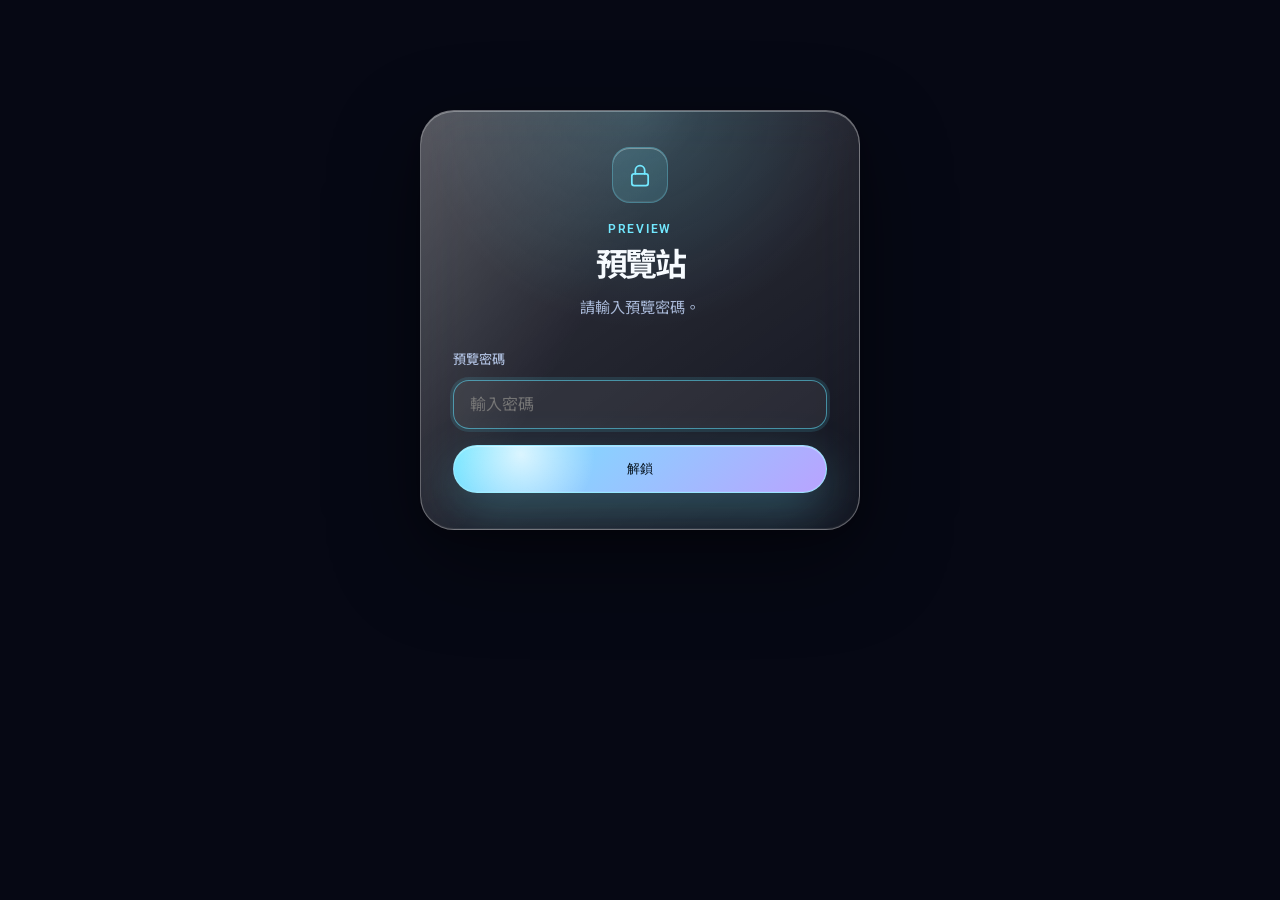
==== preview/index.html @ a60fd466 "Deploy public AI Forge docs from Website dev. Manual Pages publish while Actions quota is exhausted;" ====
<!doctype html>
<html lang="zh-Hant">
  <head>
    <meta charset="UTF-8" />
    <meta name="viewport" content="width=device-width, initial-scale=1.0" />
    <meta
      name="description"
      content="AI 教學與企業 AI 導入顧問團隊，協助組織建立可落地的 AI 能力。"
    />
    <meta property="og:title" content="ConGa.AI" />
    <meta
      property="og:description"
      content="現代 AI 教學與企業導入顧問，從課程、工作坊到落地策略。"
    />
    <meta property="og:type" content="website" />
    <base href="/preview/" />
    <script>
      (function () {
        try {
          var saved = sessionStorage.getItem('pages-spa-redirect');
          if (!saved) return;
          var baseHref = document.querySelector('base') && document.querySelector('base').href;
          var basePath = new URL(baseHref || '/', location.origin).pathname;
          if (basePath.slice(-1) !== '/') basePath += '/';
          var thisPreview = basePath.indexOf('/preview/') === 0;
          var savedPath = saved.split('?')[0].split('#')[0];
          var savedPreview = savedPath === '/preview' || savedPath.indexOf('/preview/') === 0;
          if (thisPreview !== savedPreview) return;
          sessionStorage.removeItem('pages-spa-redirect');
          history.replaceState(null, '', saved);
        } catch (error) {}
      })();
    </script>
    <link rel="preconnect" href="https://fonts.googleapis.com" />
    <link rel="preconnect" href="https://fonts.gstatic.com" crossorigin />
    <link
      href="https://fonts.googleapis.com/css2?family=JetBrains+Mono:wght@400;500&family=Noto+Sans+TC:wght@400;500;700&family=Roboto:wght@400;500;700&display=swap"
      rel="stylesheet"
    />
    <link rel="icon" type="image/svg+xml" href="/preview/favicon.svg" />
    <title>ConGa.AI</title>
    <script type="module" crossorigin src="/preview/assets/index-9hmlhM1B.js"></script>
    <link rel="stylesheet" crossorigin href="/preview/assets/index-aY_K8SBV.css">
  </head>
  <body>
    <div id="root"></div>
  </body>
</html>
---- preview/assets/index-aY_K8SBV.css ----
:root,[data-theme=dark]{color:#f7fbff;font-synthesis:none;text-rendering:optimizelegibility;-webkit-font-smoothing:antialiased;--font-ui:"Roboto", "Noto Sans TC", Arial, -apple-system, BlinkMacSystemFont, "Segoe UI", "PingFang TC", "Microsoft JhengHei", sans-serif;--font-doc:"Roboto", "Noto Sans TC", Arial, -apple-system, BlinkMacSystemFont, "Segoe UI", "PingFang TC", "Microsoft JhengHei", sans-serif;--font-mono:"JetBrains Mono", ui-monospace, "Cascadia Code", "SF Mono", Menlo, Consolas, monospace;--bg:#070a12;--card:#ffffff14;--card-strong:#ffffff24;--line:#ffffff29;--muted:#aab6d3;--text:#f7fbff;--cyan:#5de4ff;--violet:#a88bff;--pink:#ff75c8;--green:#72f2b2;--shadow:0 24px 80px #0000006b;--nav-bg:#070a12b3;--brand-text:#06111d;--body-gradient:radial-gradient(circle at top left, #5de4ff2e, transparent 34rem), radial-gradient(circle at 80% 8%, #a88bff33, transparent 36rem), linear-gradient(135deg, #050814 0%, #0b1020 52%, #080710 100%);--ambient-one:#5de4ff3d;--ambient-two:#ff75c838;--markdown-text:#dce4f8;--markdown-pre-bg:#00000059;--markdown-pre-text:#e8edf8;--nav-link:#d9e4ff;--nav-link-hover:#fff;--nav-link-hover-bg:#ffffff1a;--button-ghost-bg:#ffffff12;--button-ghost-text:#fff;--input-bg:#ffffff0a;--input-text:var(--text);--brand-border:#ffffff47;--table-head-bg:#ffffff0d;--table-row-even:#ffffff05;--spinner-track:#ffffff1f;--blockquote-bg:#a88bff14;--code-bg:#72f2b214;--nav-bg-solid:#070a12f5;--site-gutter:clamp(14px, 3.5vw, 24px);--docs-sticky-top:96px;background:#070a12;font-family:Roboto,Noto Sans TC,Arial,-apple-system,BlinkMacSystemFont,Segoe UI,PingFang TC,Microsoft JhengHei,sans-serif}[data-theme=light]{color:#0c1a2e;--bg:#fff;--card:#ffffffe0;--card-strong:#f4f9fff5;--line:#0c1a2e1f;--muted:#5b7190;--text:#0c1a2e;--cyan:#2f9bff;--violet:#ff9a4d;--pink:#ff6b9d;--green:#169a62;--shadow:0 24px 60px #2f9bff24;--nav-bg:#ffffffd1;--brand-text:#fff;--body-gradient:radial-gradient(circle at top left, #2f9bff29, transparent 34rem), radial-gradient(circle at 80% 8%, #ff9a4d24, transparent 36rem), linear-gradient(135deg, #fff 0%, #f4f9ff 52%, #fff7f0 100%);--ambient-one:#2f9bff2e;--ambient-two:#ff9a4d29;--markdown-text:#24344d;--markdown-pre-bg:#f4f9fff2;--markdown-pre-text:#0c1a2e;--nav-link:#244060;--nav-link-hover:#0c1a2e;--nav-link-hover-bg:#2f9bff1f;--button-ghost-bg:#2f9bff14;--button-ghost-text:#0c1a2e;--input-bg:#fff;--input-text:#0c1a2e;--brand-border:#2f9bff47;--table-head-bg:#2f9bff14;--table-row-even:#2f9bff0a;--spinner-track:#0c1a2e1f;--blockquote-bg:#2f9bff14;--code-bg:#2f9bff14;--nav-bg-solid:#fffffff5;--site-gutter:clamp(14px, 3.5vw, 24px);--docs-sticky-top:96px;background:#fff}*{box-sizing:border-box}html{scroll-behavior:smooth;overflow-x:clip}body{min-width:320px;color:var(--text);font-family:var(--font-ui);background:var(--bg);margin:0;overflow-x:clip}.page-backdrop{z-index:-1;pointer-events:none;position:fixed;inset:0;overflow:hidden}.page-backdrop-gradient{background:var(--body-gradient);position:absolute;inset:0}.page-backdrop-glow{filter:blur(48px);opacity:.34;border-radius:999px;width:min(28rem,70vw);height:min(28rem,70vw);position:absolute}.page-backdrop-glow-one{background:var(--ambient-one);top:12%;left:max(-12rem,-20vw)}.page-backdrop-glow-two{background:var(--ambient-two);bottom:8%;right:max(-12rem,-20vw)}@media (width<=768px){.page-backdrop-glow{opacity:.22;filter:blur(36px)}}a{color:inherit;text-decoration:none}button,a{-webkit-tap-highlight-color:transparent}.site-shell{z-index:0;width:min(1180px, calc(100% - var(--site-gutter) * 2));margin:0 auto;position:relative}.ambient{z-index:-1;filter:blur(28px);opacity:.35;pointer-events:none;border-radius:999px;width:28rem;height:28rem;position:fixed}.ambient-one{background:var(--ambient-one);top:18%;left:-14rem}.ambient-two{background:var(--ambient-two);bottom:12%;right:-14rem}.nav{z-index:20;border:1px solid var(--line);background:var(--nav-bg);box-shadow:var(--shadow);-webkit-backdrop-filter:blur(24px);backdrop-filter:blur(24px);border-radius:28px;justify-content:space-between;align-items:center;gap:24px;margin:16px 0 48px;padding:14px;display:flex;position:sticky;top:16px}.nav-right{align-items:center;gap:12px;min-width:0;display:flex}.pref-controls{flex-shrink:0;align-items:center;gap:8px;display:inline-flex}.pref-toggle{border:1px solid var(--line);min-width:42px;height:38px;color:var(--text);font:inherit;background:var(--card);cursor:pointer;border-radius:14px;place-items:center;padding:0 12px;font-size:.82rem;font-weight:600;transition:border-color .2s,background .2s,transform .2s;display:inline-grid}.pref-toggle:hover{background:var(--card-strong);border-color:#5de4ff73;transform:translateY(-1px)}.pref-toggle-theme{font-size:1rem}.brand{align-items:center;gap:12px;display:inline-flex}.brand-mark{border:1px solid var(--brand-border);background:linear-gradient(135deg, var(--cyan), var(--violet));width:44px;height:44px;color:var(--brand-text);letter-spacing:-.05em;border-radius:16px;place-items:center;font-weight:900;display:grid}.brand strong,.brand small{display:block}.brand strong{font-size:.98rem}.brand small{color:var(--muted);font-size:.78rem}.nav-links{align-items:center;gap:6px;display:flex}.nav-links a{color:var(--nav-link);border-radius:999px;padding:10px 14px;font-size:.92rem;transition:background .18s,color .18s,transform .18s}.nav-links a:hover{background:var(--nav-link-hover-bg);color:var(--nav-link-hover);transform:translateY(-1px)}.site-version{color:var(--muted);letter-spacing:.04em;white-space:nowrap;font-family:JetBrains Mono,ui-monospace,monospace;font-size:.72rem}.section-grid{grid-template-columns:minmax(0,1.05fr) minmax(320px,.95fr);align-items:center;gap:46px;display:grid}.hero{min-height:calc(100vh - 126px);padding:24px 0 84px}.announcement{border:1px solid var(--line);color:#dfe8ff;background:#ffffff12;border-radius:999px;align-items:center;gap:10px;width:fit-content;margin-bottom:28px;padding:8px 12px 8px 8px;display:inline-flex;box-shadow:inset 0 1px #ffffff14}.announcement span{color:var(--cyan);background:#5de4ff29;border-radius:999px;padding:6px 10px;font-size:.8rem;font-weight:800}.eyebrow{color:var(--cyan);letter-spacing:.18em;text-transform:uppercase;margin:0 0 14px;font-size:.78rem;font-weight:800}h1,h2,h3,p{margin-top:0}h1{letter-spacing:-.08em;max-width:780px;margin-bottom:24px;font-size:clamp(3rem,8vw,6.7rem);line-height:.92}h2{letter-spacing:-.06em;margin-bottom:18px;font-size:clamp(2rem,4vw,4.25rem);line-height:1}h3{letter-spacing:-.03em;margin-bottom:12px;font-size:1.35rem}.hero-description,.section-heading p,.process-item p,.service-card p,.team-card p,.contact-section p{color:var(--muted);font-size:1rem;line-height:1.8}.hero-description{max-width:660px;font-size:clamp(1.05rem,2vw,1.25rem)}.cta-row{flex-wrap:wrap;gap:14px;margin:34px 0;display:flex}.button{border:1px solid var(--line);border-radius:999px;justify-content:center;align-items:center;min-height:48px;padding:0 20px;font-weight:800;transition:transform .18s,box-shadow .18s,border-color .18s;display:inline-flex}.button:hover{transform:translateY(-2px)}.button-primary{background:linear-gradient(135deg, var(--cyan), var(--violet));color:#04111c;border-color:#5de4ff80;box-shadow:0 16px 42px #5de4ff40}.button-ghost{background:var(--button-ghost-bg);color:var(--button-ghost-text)}.metric-grid{grid-template-columns:repeat(3,minmax(0,1fr));gap:12px;display:grid}.metric-card,.service-card,.team-card,.testimonial-card,.contact-card,.floating-panel,.orbital-card,.process-item{border:1px solid var(--line);box-shadow:var(--shadow);-webkit-backdrop-filter:blur(22px);backdrop-filter:blur(22px);background:linear-gradient(145deg,#ffffff1f,#ffffff0e)}.metric-card{border-radius:24px;padding:18px}.metric-card strong,.metric-card span{display:block}.metric-card strong{margin-bottom:6px;font-size:1.45rem}.metric-card span{color:var(--muted);font-size:.9rem}.hero-visual{place-items:center;min-height:620px;display:grid;position:relative}.hero-visual:before{aspect-ratio:1;content:"";background-color:#0000;background-image:linear-gradient(#ffffff0d 1px,#0000 1px),linear-gradient(90deg,#ffffff0d 1px,#0000 1px);background-position:0 0,0 0;background-repeat:repeat,repeat;background-size:42px 42px;background-attachment:scroll,scroll;background-origin:padding-box,padding-box;background-clip:border-box,border-box;border:1px solid #ffffff1a;border-radius:999px;width:90%;animation:28s linear infinite rotateSlow;position:absolute;-webkit-mask-image:radial-gradient(circle,#000 52%,#0000 74%);mask-image:radial-gradient(circle,#000 52%,#0000 74%)}.orbital-card{z-index:2;text-align:center;border-radius:44px;place-items:center;width:min(360px,82vw);min-height:360px;padding:38px;animation:5s ease-in-out infinite float;display:grid;position:relative}.orbital-card span{color:var(--muted);font-weight:700}.orbital-card strong{letter-spacing:-.07em;max-width:260px;font-size:clamp(2.3rem,5vw,4.2rem);line-height:.95}.pulse-dot{background:radial-gradient(circle at 32% 28%, #fff, transparent 18%), linear-gradient(135deg, var(--cyan), var(--pink));border-radius:999px;width:74px;height:74px;animation:2.4s ease-in-out infinite pulse;box-shadow:0 0 #5de4ff73}.floating-panel{z-index:3;border-radius:24px;gap:4px;width:190px;padding:18px;animation:6s ease-in-out infinite float;display:grid;position:absolute}.floating-panel span{color:var(--cyan);font-size:.82rem;font-weight:900}.floating-panel small{color:var(--muted)}.panel-one{top:80px;right:16px}.panel-two{animation-delay:-2s;bottom:130px;left:12px}.panel-three{animation-delay:-4s;bottom:58px;right:72px}.logo-strip{border:1px solid var(--line);background:#ffffff0f;border-radius:28px;grid-template-columns:repeat(3,1fr);gap:12px;margin-bottom:90px;padding:12px;display:grid}.logo-strip span{color:#d9e4ff;text-align:center;background:#ffffff0e;border-radius:20px;padding:20px;font-size:clamp(1rem,2vw,1.4rem);font-weight:900}.section{padding:92px 0}.section-heading{max-width:780px;margin-bottom:34px}.cards{gap:18px;display:grid}.three-columns{grid-template-columns:repeat(3,minmax(0,1fr))}.two-columns{grid-template-columns:repeat(2,minmax(0,1fr))}.service-card,.team-card,.testimonial-card{border-radius:32px;padding:28px;position:relative;overflow:hidden}.service-card:before,.team-card:before,.testimonial-card:before{content:"";opacity:0;background:radial-gradient(circle at 100% 0,#5de4ff26,#0000 38%);transition:opacity .22s;position:absolute;inset:0}.service-card:hover:before,.team-card:hover:before,.testimonial-card:hover:before{opacity:1}.card-index{color:var(--cyan);margin-bottom:40px;font-weight:900;display:inline-flex}.service-card ul{flex-wrap:wrap;gap:8px;margin:24px 0 0;padding:0;list-style:none;display:flex}.service-card li{color:#dce6ff;background:#ffffff0f;border:1px solid #ffffff1f;border-radius:999px;padding:8px 10px;font-size:.86rem}.process-section{grid-template-columns:.8fr 1fr;align-items:start;gap:44px;display:grid}.process-list{gap:14px;display:grid}.process-item{border-radius:28px;grid-template-columns:70px 1fr;gap:20px;padding:22px;display:grid}.process-item>span{width:54px;height:54px;color:var(--cyan);background:#5de4ff1f;border-radius:18px;place-items:center;font-weight:900;display:grid}.team-card{grid-template-columns:auto 1fr;gap:20px;display:grid}.avatar{color:#07101f;background:linear-gradient(135deg,#5de4ffe6,#ff75c8e6);border-radius:26px;place-items:center;width:82px;height:82px;font-size:2rem;font-weight:950;display:grid;overflow:hidden}.avatar img{object-fit:cover;width:100%;height:100%}.team-card span{color:var(--cyan);margin-bottom:12px;font-weight:800;display:inline-flex}.testimonial-section{padding-top:20px}.testimonial-card{margin:0}.testimonial-card blockquote{color:#eef5ff;margin:0 0 24px;font-size:clamp(1.15rem,2vw,1.55rem);line-height:1.6;position:relative}.testimonial-card figcaption{color:var(--muted);gap:4px;display:grid}.testimonial-card strong{color:#fff}.contact-section{box-shadow:var(--shadow);background:radial-gradient(circle at 0 0,#5de4ff33,#0000 34%),linear-gradient(145deg,#ffffff1f,#ffffff0e);border:1px solid #5de4ff42;border-radius:42px;grid-template-columns:1fr minmax(280px,420px);align-items:stretch;gap:28px;margin:72px 0 32px;padding:clamp(28px,5vw,54px);display:grid}.contact-section small{color:#d7e1fb}.contact-card{border-radius:30px;align-content:center;gap:16px;padding:26px;display:grid}.contact-card span{color:var(--cyan);text-transform:uppercase;letter-spacing:.14em;font-weight:900}.contact-card>a:not(.button){letter-spacing:-.04em;word-break:break-word;font-size:clamp(1.3rem,3vw,2rem);font-weight:900}.footer{color:var(--muted);justify-content:space-between;gap:18px;padding:28px 0 44px;display:flex}.reveal{animation:.72s cubic-bezier(.2,.72,.2,1) both reveal;animation-delay:var(--delay,0s)}.delay-1{--delay:.12s}@keyframes reveal{0%{opacity:0;transform:translateY(24px)scale(.98)}to{opacity:1;transform:translateY(0)scale(1)}}@keyframes float{0%,to{transform:translateY(0)}50%{transform:translateY(-16px)}}@keyframes pulse{0%,to{box-shadow:0 0 #5de4ff6b}50%{box-shadow:0 0 0 18px #5de4ff00}}@keyframes drift{0%{transform:translate(0,0)scale(1)}to{transform:translate(28px,-22px)scale(1.08)}}@keyframes rotateSlow{to{transform:rotate(360deg)}}@media (prefers-reduced-motion:reduce){*,:before,:after{scroll-behavior:auto!important;transition-duration:1ms!important;animation-duration:1ms!important;animation-iteration-count:1!important}}@media (width<=920px){.nav{flex-direction:column;align-items:flex-start}.nav-right{flex-direction:column;align-items:stretch;width:100%}.nav-links{width:100%;overflow-x:auto}.pref-controls{justify-content:flex-end}.section-grid,.process-section,.contact-section,.three-columns,.two-columns{grid-template-columns:1fr}.hero{min-height:auto}.hero-visual{min-height:520px}}@media (width<=640px){.site-shell{width:min(100% - var(--site-gutter) * 2, 1180px)}.nav{border-radius:22px;margin-bottom:28px;top:10px}.announcement{border-radius:22px;flex-direction:column;align-items:flex-start}h1{font-size:clamp(2.7rem,16vw,4.7rem)}.metric-grid,.logo-strip,.process-item,.team-card{grid-template-columns:1fr}.hero-visual{min-height:480px}.orbital-card{min-height:300px}.floating-panel{width:168px;padding:14px}.panel-one{top:18px;right:0}.panel-two{bottom:92px;left:0}.panel-three{bottom:18px;right:20px}.section{padding:64px 0}.footer{flex-direction:column}}:root,[data-theme=dark]{--bg:#060814;--card:#ffffff13;--card-strong:#ffffff1f;--line:#ffffff2e;--text:#f7fbff;--muted:#a9b9d8;--cyan:#72e8ff;--violet:#b9a3ff;--pink:#ff8bd4;--green:#7df5c4;--glass:linear-gradient(145deg, #ffffff2e, #ffffff0e);--glass-soft:linear-gradient(145deg, #ffffff1d, #ffffff09);--glass-edge:#ffffff57;--glass-inner:inset 0 1px 0 #ffffff52, inset 0 -1px 0 #ffffff14;--shadow:0 30px 90px #00000070, 0 6px 22px #0003;--nav-bg:#090d1a9e;--nav-bg-solid:#090d1aeb;--body-gradient:radial-gradient(circle at 8% 8%, #72e8ff38, transparent 30rem), radial-gradient(circle at 78% 10%, #b9a3ff3d, transparent 34rem), radial-gradient(circle at 70% 82%, #ff8bd429, transparent 32rem), linear-gradient(145deg, #050712 0%, #0b1226 48%, #070914 100%);--ambient-one:#72e8ff47;--ambient-two:#ff8bd43b;--markdown-text:#e0e8fb;--markdown-pre-bg:#02071285;--input-bg:#ffffff12;--button-ghost-bg:#ffffff14}[data-theme=light]{--bg:#f7fbff;--card:#ffffffa8;--card-strong:#ffffffd1;--line:#36577e29;--text:#0b1728;--muted:#566f92;--cyan:#188fe8;--violet:#8b67ff;--pink:#d84f98;--green:#0b9461;--glass:linear-gradient(145deg, #ffffffeb, #ffffff8a);--glass-soft:linear-gradient(145deg, #ffffffb8, #ffffff5c);--glass-edge:#ffffffe6;--glass-inner:inset 0 1px 0 #fffffff2, inset 0 -1px 0 #2f9bff14;--shadow:0 30px 90px #2f69aa29, 0 8px 24px #1b43761a;--nav-bg:#ffffffa3;--nav-bg-solid:#ffffffeb;--body-gradient:radial-gradient(circle at 8% 8%, #2f9bff33, transparent 30rem), radial-gradient(circle at 80% 8%, #8b67ff29, transparent 34rem), radial-gradient(circle at 72% 84%, #ff9a4d21, transparent 34rem), linear-gradient(145deg, #f8fcff 0%, #eef6ff 48%, #fff8f0 100%);--ambient-one:#2f9bff33;--ambient-two:#ff9a4d29;--markdown-text:#22334e;--markdown-pre-bg:#ffffffc7;--input-bg:#ffffffb8;--button-ghost-bg:#ffffff8a}body{min-height:100dvh}.page-backdrop-gradient:after{opacity:.46;content:"";background-image:linear-gradient(#ffffff0b 1px,#0000 1px),linear-gradient(90deg,#ffffff0a 1px,#0000 1px);background-size:72px 72px;position:absolute;inset:0;-webkit-mask-image:linear-gradient(#000,#0000 82%);mask-image:linear-gradient(#000,#0000 82%)}[data-theme=light] .page-backdrop-gradient:after{opacity:.58;background-image:linear-gradient(#185ca00d 1px,#0000 1px),linear-gradient(90deg,#185ca00b 1px,#0000 1px)}.page-backdrop-glow{filter:blur(68px)saturate(135%);opacity:.44}.site-shell{width:min(1240px, calc(100% - var(--site-gutter) * 2))}.nav,.metric-card,.service-card,.team-card,.testimonial-card,.contact-card,.floating-panel,.orbital-card,.process-item,.contact-section,.logo-strip{border-color:var(--glass-edge);background:var(--glass);box-shadow:var(--shadow), var(--glass-inner);-webkit-backdrop-filter:blur(28px)saturate(160%)}.nav{top:max(14px, env(safe-area-inset-top));border-radius:30px;margin:18px 0 40px;padding:12px}.brand-mark,.pref-toggle,.button,.service-card li{box-shadow:var(--glass-inner)}.pref-toggle,.button-ghost,.service-card li,.logo-strip span{background:var(--glass-soft)}.button-primary{border-color:color-mix(in srgb, var(--cyan) 58%, white 22%);background:radial-gradient(circle at 18% 18%, #ffffffb8, transparent 24%), linear-gradient(135deg, var(--cyan), var(--violet));box-shadow:0 18px 50px color-mix(in srgb, var(--cyan) 30%, transparent), var(--glass-inner)}[data-theme=light] .button-primary{color:#fff}.nav-links a,.pref-toggle,.button,.docs-mobile-toggle{transform:translateZ(0)}.nav-links a:hover,.pref-toggle:hover,.button:hover{transform:translateY(-2px)scale(1.01)}@supports not ((-webkit-backdrop-filter:blur(1px)) or (backdrop-filter:blur(1px))){.nav,.metric-card,.service-card,.team-card,.testimonial-card,.contact-card,.floating-panel,.orbital-card,.process-item,.contact-section,.logo-strip{background:var(--card-strong)}}@media (width<=768px){:root,[data-theme=dark],[data-theme=light]{--site-gutter:clamp(12px, 4vw, 18px)}.nav{margin-top:max(10px, env(safe-area-inset-top));-webkit-backdrop-filter:blur(22px)saturate(145%)}}.docs-shell{min-height:100dvh;padding-bottom:max(48px, env(safe-area-inset-bottom))}.docs-nav{margin-bottom:32px}.docs-gate-eyebrow{color:var(--cyan);letter-spacing:.14em;text-transform:uppercase;margin:0 0 10px;font-size:.78rem;font-weight:600}.docs-gate{place-items:center;min-height:min(72vh,640px);padding:24px 0;display:grid}.docs-gate-card{border:1px solid var(--line);background:var(--card-strong);width:min(440px,100%);box-shadow:var(--shadow);-webkit-backdrop-filter:blur(24px);backdrop-filter:blur(24px);text-align:center;border-radius:28px;padding:36px 32px}.docs-gate-icon{width:56px;height:56px;color:var(--cyan);background:#5de4ff1a;border-radius:18px;place-items:center;margin:0 auto 18px;display:grid}.docs-gate-icon svg{width:28px;height:28px}.docs-gate-card h1{margin:0 0 12px;font-size:clamp(1.5rem,4vw,2rem);line-height:1.2}.docs-gate-copy{color:var(--muted);margin:0 0 28px;font-size:.95rem;line-height:1.65}.docs-gate-form{text-align:left;gap:12px;display:grid}.docs-gate-form label{color:var(--muted);font-size:.82rem;font-weight:500}.docs-gate-form input{border:1px solid var(--line);width:100%;color:var(--input-text);font:inherit;background:var(--input-bg);border-radius:16px;padding:14px 16px;transition:border-color .2s,box-shadow .2s}.docs-gate-form input:focus{border-color:#5de4ff8c;outline:none;box-shadow:0 0 0 3px #5de4ff1f}.docs-gate-error{color:#ff8fab;margin:0;font-size:.88rem}.docs-gate-submit{width:100%;margin-top:4px}.docs-mobile-controls{display:none}.docs-layout{grid-template-columns:minmax(220px,260px) minmax(0,1fr);align-items:start;gap:clamp(16px,2.5vw,28px);padding:8px 0 48px;display:grid}.docs-layout-with-toc{grid-template-columns:minmax(220px,260px) minmax(0,1fr) minmax(180px,220px);gap:clamp(16px,2vw,24px)}.docs-sidebar,.docs-toc-sidebar{top:var(--docs-sticky-top);max-height:calc(100dvh - var(--docs-sticky-top) - 16px);overscroll-behavior:contain;scrollbar-width:thin;-webkit-overflow-scrolling:touch;position:sticky;overflow:auto}.docs-sidebar{border:1px solid var(--line);background:var(--card);-webkit-backdrop-filter:blur(16px);backdrop-filter:blur(16px);border-radius:22px;padding:16px 12px}.docs-main{min-width:0}.docs-toc-sidebar{padding:16px 0 16px 4px}.docs-tree-label{color:var(--muted);letter-spacing:.12em;text-transform:uppercase;margin:0 0 12px;padding:0 8px;font-size:.72rem;font-weight:600}.docs-tree-root,.docs-tree-children{margin:0;padding:0;list-style:none}.docs-tree-children,.docs-tree-node+.docs-tree-node{margin-top:2px}.docs-tree-row{width:100%;min-height:34px;padding:6px 8px;padding-left:calc(8px + var(--tree-depth,0) * 14px);text-align:left;border-radius:12px;align-items:flex-start;gap:6px;display:flex}.docs-tree-toggle{width:22px;height:22px;color:var(--muted);cursor:pointer;background:0 0;border:none;border-radius:8px;flex:0 0 22px;place-items:center;margin-top:1px;padding:0;transition:color .15s,background .15s;display:grid}.docs-tree-toggle.is-open .docs-tree-chevron{transform:rotate(90deg)}.docs-tree-toggle-spacer{pointer-events:none;opacity:0}.docs-tree-chevron{width:14px;height:14px;transition:transform .15s}.docs-tree-folder-btn{min-width:0;color:var(--text);font:inherit;cursor:pointer;background:0 0;border:none;flex:1;align-items:flex-start;gap:8px;padding:0 8px 0 0;font-size:.9rem;font-weight:600;transition:color .15s;display:flex}.docs-tree-folder-btn:hover{color:var(--cyan)}.docs-tree-folder-name{overflow-wrap:break-word;white-space:normal;flex:auto;min-width:0;line-height:1.4}.docs-tree-icon{width:18px;height:18px;color:var(--violet);flex:0 0 18px;margin-top:2px}.docs-tree-file-link{color:var(--muted);grid-template-columns:22px 18px minmax(0,1fr);grid-template-areas:"toggle icon content";align-items:start;column-gap:6px;font-size:.88rem;text-decoration:none;transition:color .15s,background .15s;display:grid}.docs-tree-file-link .docs-tree-toggle-spacer{grid-area:toggle;margin-top:1px}.docs-tree-file-link .docs-tree-icon{grid-area:icon;margin-top:2px}.docs-tree-file-content{grid-area:content;min-width:0;line-height:1.45}.docs-tree-file-link:hover{color:var(--text);background:var(--nav-link-hover-bg)}.docs-tree-file-link.is-active{color:var(--cyan);background:#5de4ff1a;font-weight:600}[data-theme=light] .docs-tree-file-link.is-active{background:#2f9bff1f}.docs-tree-file-title{overflow-wrap:break-word;white-space:normal;display:inline}.docs-tree-badge{vertical-align:top;color:var(--violet);letter-spacing:.03em;background:#a88bff24;border-radius:999px;margin-top:1px;margin-left:6px;padding:2px 7px;font-size:.62rem;font-weight:600;display:inline-flex}.docs-tree-empty{color:var(--muted);padding:12px 8px;font-size:.88rem;line-height:1.6}.docs-tree-empty p{margin:0}.markdown-toc-label{color:var(--muted);letter-spacing:.12em;text-transform:uppercase;margin:0 0 14px;padding-left:12px;font-size:.72rem;font-weight:600}.markdown-toc-list{border-left:2px solid var(--line);margin:0;padding:0 0 0 12px;list-style:none}.markdown-toc-item{margin:0;line-height:1.45}.markdown-toc-item+.markdown-toc-item{margin-top:6px}.markdown-toc-item a{color:var(--muted);border-left:2px solid #0000;margin-left:-14px;padding:4px 0 4px 10px;font-size:.82rem;text-decoration:none;transition:color .15s,border-color .15s;display:block}.markdown-toc-item a:hover{color:var(--text)}.markdown-toc-item.is-active a{color:var(--cyan);border-left-color:var(--cyan);font-weight:600}.markdown-toc-level-3 a{padding-left:22px;font-size:.78rem}.markdown-toc-level-4 a,.markdown-toc-level-5 a,.markdown-toc-level-6 a{opacity:.92;padding-left:34px;font-size:.76rem}.docs-index{padding:12px 0 48px}.docs-index-header{max-width:640px;margin-bottom:36px}.docs-index-header h1{margin:0 0 12px;font-size:clamp(2rem,5vw,3rem)}.docs-index-header p{color:var(--muted);margin:0;line-height:1.7}.docs-index-hint{border:1px dashed var(--line);color:var(--muted);border-radius:18px;margin:0;padding:16px 18px;font-size:.92rem;line-height:1.65}.docs-list{gap:12px;margin:0;padding:0;list-style:none;display:grid}.docs-list-item{border:1px solid var(--line);background:var(--card);border-radius:20px;grid-template-rows:auto auto;grid-template-columns:1fr auto;align-items:center;gap:4px 16px;padding:18px 20px;transition:border-color .2s,transform .2s,background .2s;display:grid}.docs-list-item:hover{background:var(--card-strong);border-color:#5de4ff66;transform:translateY(-1px)}.docs-list-title{grid-column:1;font-size:1.05rem;font-weight:600}.docs-list-slug{color:var(--muted);font-size:.82rem;font-family:var(--font-mono);grid-column:1}.docs-badge{color:var(--violet);letter-spacing:.04em;background:#a88bff24;border-radius:999px;grid-area:1/2/span 2;padding:4px 10px;font-size:.72rem;font-weight:600}.docs-empty{border:1px dashed var(--line);color:var(--muted);border-radius:24px;padding:32px;line-height:1.7}.docs-empty-hint{margin-top:12px;font-size:.9rem}.docs-empty code{color:var(--cyan);background:#5de4ff14;border-radius:6px;padding:2px 6px;font-size:.85em}.docs-status{min-height:40vh;color:var(--muted);text-align:center;place-items:center;gap:16px;display:grid}.docs-status-inline{min-height:32vh;padding:24px 0}.docs-status-error h1{color:var(--text);margin:0 0 8px}.docs-status-error code{color:var(--pink);background:#ff75c81a;border-radius:6px;padding:2px 8px}.docs-spinner{border:2px solid var(--spinner-track);border-top-color:var(--cyan);border-radius:50%;width:32px;height:32px;animation:.8s linear infinite docsSpin}@keyframes docsSpin{to{transform:rotate(360deg)}}.docs-viewer-wrap{padding:0 0 24px}.docs-toolbar{justify-content:flex-end;align-items:center;gap:16px;min-height:36px;margin-bottom:16px;display:flex}.docs-back{color:var(--muted);font-size:.92rem;transition:color .2s}.docs-back:hover{color:var(--cyan)}.docs-lock-btn{padding:8px 16px;font-size:.85rem}.docs-toolbar-actions{flex-wrap:wrap;align-items:center;gap:10px;display:flex}.docs-gate-wrap{gap:16px;display:grid}.docs-gate-controls{justify-content:flex-end;display:flex}.markdown-viewer{border:1px solid var(--line);background:var(--card-strong);box-shadow:var(--shadow);-webkit-backdrop-filter:blur(20px);backdrop-filter:blur(20px);border-radius:28px;padding:40px 48px}.markdown-viewer-header{border-bottom:1px solid var(--line);margin-bottom:28px;padding-bottom:20px}.markdown-viewer-header h1{letter-spacing:0;margin:0;font-size:clamp(1.75rem,3.6vw,2.25rem);font-weight:500;line-height:1.35}.doc-flow-nav{border:1px solid var(--line);background:var(--card);border-radius:18px;margin-bottom:28px;padding:16px 18px}.markdown-viewer>.doc-flow-nav:last-child{margin-top:36px;margin-bottom:0}.doc-flow-progress{color:var(--muted);letter-spacing:.06em;text-transform:uppercase;margin:0 0 12px;font-size:.82rem;font-weight:600}.doc-flow-links{grid-template-columns:1fr 1fr;gap:12px;display:grid}.doc-flow-link{border:1px solid var(--line);background:var(--card-strong);border-radius:14px;gap:4px;padding:12px 14px;transition:border-color .15s,transform .15s;display:grid}.doc-flow-link:hover{border-color:#5de4ff73;transform:translateY(-1px)}.doc-flow-empty{visibility:hidden;pointer-events:none}.doc-flow-label{color:var(--cyan);letter-spacing:.04em;text-transform:uppercase;font-size:.78rem;font-weight:600}.doc-flow-title{color:var(--text);font-size:.92rem;font-weight:600;line-height:1.45}.doc-flow-next{text-align:right}.markdown-body{color:var(--markdown-text);font-family:var(--font-doc);letter-spacing:0;word-spacing:normal;font-feature-settings:"kern" 1;text-rendering:optimizelegibility;font-size:14px;font-weight:400;line-height:1.65}.markdown-body>:first-child{margin-top:0}.markdown-body>:last-child{margin-bottom:0}.markdown-body h1,.markdown-body h2,.markdown-body h3,.markdown-body h4{color:var(--text);letter-spacing:0;scroll-margin-top:calc(var(--docs-sticky-top) + 12px);font-weight:500}.markdown-body h1{margin:1.6em 0 .6em;font-size:1.5rem;line-height:1.35}.markdown-body h2{border-bottom:none;margin:1.75em 0 .55em;padding-bottom:0;font-size:1.25rem;line-height:1.4}.markdown-body h3{margin:1.35em 0 .45em;font-size:1.08rem;line-height:1.45}.markdown-body h4{margin:1.15em 0 .4em;font-size:1rem;line-height:1.45}.markdown-body p,.markdown-body ul,.markdown-body ol,.markdown-body blockquote,.markdown-body pre,.markdown-body table{margin:0 0 .85em}.markdown-body p{line-height:1.65}.markdown-body img{border:1px solid var(--line);background:var(--card);border-radius:14px;max-width:100%;height:auto;margin:.4em 0 1.1em;display:block}.markdown-body blockquote{margin:.75em 0 1em;padding:10px 16px}.markdown-body hr{margin:1.5em 0}.markdown-body a{color:var(--cyan);text-underline-offset:2px;-webkit-text-decoration:underline #5de4ff59;text-decoration:underline #5de4ff59}.markdown-body a:hover{-webkit-text-decoration-color:var(--cyan);text-decoration-color:var(--cyan)}.markdown-body ul,.markdown-body ol{margin-bottom:.85em;padding-left:1.5em}.markdown-body li{margin:.25em 0;line-height:1.65}.markdown-body li+li{margin-top:.25em}.markdown-body li p{margin-bottom:.45em}.markdown-body li::marker{color:var(--violet)}.markdown-body blockquote{border-left:3px solid var(--violet);color:var(--muted);background:var(--blockquote-bg);border-radius:0 12px 12px 0;padding:12px 18px}.markdown-body code{color:var(--green);font-size:.92em;font-family:var(--font-mono);background:var(--code-bg);border-radius:4px;padding:.12em .35em}.markdown-body pre{border:1px solid var(--line);background:var(--markdown-pre-bg);border-radius:12px;margin:.75em 0 1em;padding:14px 16px;line-height:1.55;overflow-x:auto}.markdown-body pre code{color:var(--markdown-pre-text);background:0 0;padding:0;font-size:13px;line-height:1.55}.markdown-body table{border-collapse:collapse;width:100%;margin:.75em 0 1em;font-size:13px;line-height:1.55;display:block;overflow-x:auto}.markdown-body th,.markdown-body td{border:1px solid var(--line);text-align:left;vertical-align:top;padding:10px 12px}.markdown-body th{color:var(--text);background:var(--table-head-bg);font-weight:500}.markdown-body tr:nth-child(2n) td{background:var(--table-row-even)}.markdown-body hr{border:none;border-top:1px solid var(--line)}.markdown-body input[type=checkbox]{accent-color:var(--cyan);margin-right:.5em}.markdown-body strong{font-weight:500}@media (width<=1200px){.docs-layout-with-toc{grid-template-columns:minmax(200px,240px) minmax(0,1fr)}.docs-toc-sidebar{display:none}.docs-layout-with-toc .docs-mobile-controls{display:flex}}@media (width<=920px){.docs-shell .nav{margin-top:max(12px, env(safe-area-inset-top));flex-flow:wrap;align-items:center;gap:12px}.docs-shell .nav-right{justify-content:flex-end;width:auto;margin-left:auto}.docs-shell .pref-controls{justify-content:flex-end}}@media (width<=768px){:root,[data-theme=dark],[data-theme=light]{--docs-sticky-top:78px}.docs-shell .nav{-webkit-backdrop-filter:none;backdrop-filter:none;background:var(--nav-bg-solid);border-radius:20px;margin-bottom:20px;padding:10px 12px}.docs-layout,.docs-layout-with-toc{grid-template-columns:1fr;gap:12px;padding-top:0}.docs-mobile-controls{top:calc(var(--docs-sticky-top) - 8px);z-index:12;background:var(--bg);border-bottom:1px solid #0000;gap:8px;padding:4px 0 8px;display:flex;position:sticky}.docs-mobile-toggle{border:1px solid var(--line);min-height:40px;color:var(--text);font:inherit;background:var(--card-strong);cursor:pointer;border-radius:12px;flex:1;padding:0 14px;font-size:.88rem;font-weight:600;transition:border-color .15s,background .15s}.docs-mobile-toggle[aria-expanded=true]{color:var(--cyan);background:var(--card);border-color:#5de4ff73}[data-theme=light] .docs-mobile-toggle[aria-expanded=true]{border-color:#2f9bff73}.docs-sidebar,.docs-toc-sidebar{max-height:none;display:none;position:static}.docs-sidebar.is-open,.docs-toc-sidebar.is-open{display:block}.docs-sidebar{padding:14px 10px}.docs-toc-sidebar{padding:8px 0 0}.markdown-viewer{-webkit-backdrop-filter:none;backdrop-filter:none;border-radius:20px;padding:24px 18px}.docs-gate-card{-webkit-backdrop-filter:none;backdrop-filter:none;border-radius:22px;padding:28px 20px}.docs-sidebar,.markdown-viewer,.docs-gate-card{box-shadow:none}}@media (width<=480px){:root,[data-theme=dark],[data-theme=light]{--docs-sticky-top:72px}.docs-shell .brand-mark{border-radius:12px;width:38px;height:38px;font-size:.82rem}.docs-shell .brand strong{font-size:.92rem}.docs-shell .pref-toggle{min-width:38px;height:36px;padding:0 10px}.docs-mobile-controls{flex-direction:column}.markdown-viewer{padding:20px 14px}.markdown-viewer-header h1{font-size:clamp(1.45rem,7vw,1.75rem)}.markdown-body{font-size:13px}.markdown-body pre code{font-size:12px}.doc-flow-link{padding:10px 12px}.doc-flow-title{font-size:.86rem}}@media (width<=640px){.doc-flow-links{grid-template-columns:1fr}.doc-flow-next{text-align:left}.docs-list-item{grid-template-columns:1fr}.docs-badge{grid-area:auto/1;justify-self:start}}.docs-shell.site-shell{width:min(1500px, calc(100% - var(--site-gutter) * 2))}.docs-shell{--docs-sidebar-w:clamp(232px, 18vw, 292px);--docs-toc-w:clamp(184px, 14vw, 240px)}.docs-layout,.docs-layout-with-toc{gap:clamp(18px,2vw,28px);padding:4px 0 56px;position:relative}.docs-layout{grid-template-columns:var(--docs-sidebar-w) minmax(0, 1fr)}.docs-layout-with-toc{grid-template-columns:var(--docs-sidebar-w) minmax(0, 1fr) var(--docs-toc-w)}.docs-sidebar,.docs-toc-sidebar,.markdown-viewer,.docs-gate-card,.docs-index-hint,.docs-status-inline,.doc-flow-nav,.doc-flow-link,.docs-mobile-toggle,.docs-list-item,.docs-empty{border-color:var(--glass-edge);background:var(--glass);box-shadow:var(--shadow), var(--glass-inner);-webkit-backdrop-filter:blur(28px)saturate(160%)}.docs-sidebar{border-radius:30px;padding:14px}.docs-tree-label,.markdown-toc-label{color:var(--muted);align-items:center;gap:8px;padding:0 10px;font-weight:800;display:inline-flex}.docs-tree-label:before,.markdown-toc-label:before{background:linear-gradient(135deg, var(--cyan), var(--violet));width:8px;height:8px;box-shadow:0 0 18px color-mix(in srgb, var(--cyan) 46%, transparent);content:"";border-radius:999px}.docs-tree-root{gap:8px;display:grid}.docs-tree-node+.docs-tree-node{margin-top:0}.docs-tree-children{border-left:1px solid color-mix(in srgb, var(--line) 62%, transparent);gap:6px;margin-top:8px;padding-left:8px;display:grid}.docs-tree-row{min-height:42px;padding:8px 10px;padding-left:calc(10px + var(--tree-depth,0) * 10px);border:1px solid #0000;border-radius:18px}.docs-tree-folder>.docs-tree-row{align-items:flex-start;display:flex}.docs-tree-file-link{background:#ffffff09;transition:border-color .18s,background .18s,box-shadow .18s,transform .18s,color .18s}[data-theme=light] .docs-tree-folder>.docs-tree-row,[data-theme=light] .docs-tree-file-link{background:#ffffff6b}.docs-tree-folder>.docs-tree-row:hover,.docs-tree-file-link:hover{border-color:color-mix(in srgb, var(--cyan) 34%, var(--glass-edge));background:var(--glass-soft);box-shadow:var(--glass-inner);transform:translate(2px)}.docs-tree-file-link.is-active{color:var(--text);border-color:color-mix(in srgb, var(--cyan) 60%, white 10%);background:radial-gradient(circle at 0% 50%, color-mix(in srgb, var(--cyan) 25%, transparent), transparent 52%), var(--glass);box-shadow:inset 3px 0 0 var(--cyan), var(--glass-inner), 0 12px 28px color-mix(in srgb, var(--cyan) 14%, transparent)}.docs-tree-file-link.is-active .docs-tree-icon-file,.docs-tree-file-link.is-active .docs-tree-file-title{color:var(--text)}.docs-tree-toggle{background:#ffffff0f}.docs-tree-toggle:hover{color:var(--cyan);background:color-mix(in srgb, var(--cyan) 16%, transparent)}.docs-tree-icon{color:color-mix(in srgb, var(--violet) 86%, var(--text))}.docs-tree-icon-file{color:color-mix(in srgb, var(--muted) 82%, var(--text))}.docs-tree-badge,.docs-badge{border:1px solid color-mix(in srgb, var(--violet) 30%, transparent);color:var(--violet);background:color-mix(in srgb, var(--violet) 15%, transparent)}.markdown-viewer{border-radius:36px;padding:clamp(26px,4.2vw,56px);position:relative;overflow:hidden}.markdown-viewer:before{pointer-events:none;background:radial-gradient(circle at 10% 0%, color-mix(in srgb, var(--cyan) 12%, transparent), transparent 36%), linear-gradient(110deg, #ffffff29, transparent 26%, transparent 72%, #ffffff14);content:"";opacity:.78;position:absolute;inset:0}[data-theme=light] .markdown-viewer:before{opacity:.58}.markdown-viewer>*{z-index:1;position:relative}.markdown-viewer-header{margin-bottom:32px;padding-bottom:24px}.markdown-viewer-header h1{letter-spacing:-.045em;max-width:900px;font-size:clamp(1.9rem,4vw,3.35rem);font-weight:650;line-height:1.08}.markdown-body{max-width:900px;font-size:clamp(14px,1.08vw,16px);line-height:1.78}.markdown-body h2{padding-left:18px;font-size:clamp(1.35rem,2.2vw,1.72rem);position:relative}.markdown-body h2:before{background:linear-gradient(var(--cyan), var(--violet));content:"";border-radius:999px;width:5px;height:1.05em;position:absolute;top:.35em;left:0}.markdown-body pre,.markdown-body table,.markdown-body blockquote{border-color:color-mix(in srgb, var(--glass-edge) 72%, transparent);box-shadow:var(--glass-inner)}.markdown-body code{border:1px solid color-mix(in srgb, var(--green) 14%, transparent)}.docs-toc-sidebar{border:1px solid var(--glass-edge);border-radius:26px;padding:18px 12px}.markdown-toc-list{border-left-color:color-mix(in srgb, var(--line) 72%, transparent)}.markdown-toc-item a{border-radius:0 12px 12px 0}.markdown-toc-item a:hover,.markdown-toc-item.is-active a{background:color-mix(in srgb, var(--cyan) 10%, transparent)}.docs-gate-card{border-radius:34px;position:relative;overflow:hidden}.docs-gate-card:before{pointer-events:none;background:radial-gradient(circle at 50% 0%, color-mix(in srgb, var(--cyan) 18%, transparent), transparent 46%), linear-gradient(120deg, #ffffff2e, transparent 42%);content:"";position:absolute;inset:0}.docs-gate-card>*{z-index:1;position:relative}.docs-gate-icon{border:1px solid color-mix(in srgb, var(--cyan) 30%, transparent);background:color-mix(in srgb, var(--cyan) 14%, transparent);box-shadow:var(--glass-inner)}.docs-gate-form input{box-shadow:var(--glass-inner)}.docs-index{align-content:center;min-height:min(58vh,620px);padding:clamp(16px,5vw,64px);display:grid}.docs-index-header{max-width:780px}.docs-index-header h1{letter-spacing:-.07em;font-size:clamp(2.2rem,7vw,5rem);line-height:.95}.docs-index-hint{border-style:solid;max-width:760px;padding:20px 22px}.doc-flow-nav{border-radius:24px}.doc-flow-link{border-radius:18px}.docs-mobile-controls{border-radius:22px}@media (width<=1280px){.docs-layout-with-toc{grid-template-columns:var(--docs-sidebar-w) minmax(0, 1fr)}}@media (width<=980px){.docs-shell{--docs-sidebar-w:220px}.docs-layout,.docs-layout-with-toc{grid-template-columns:minmax(190px,220px) minmax(0,1fr)}}@media (width<=768px){.docs-layout,.docs-layout-with-toc{grid-template-columns:1fr}.docs-mobile-controls{border:1px solid var(--glass-edge);background:var(--glass);box-shadow:var(--glass-inner);-webkit-backdrop-filter:blur(22px)saturate(150%);padding:8px}.docs-mobile-toggle{border-radius:16px;min-height:44px}.docs-sidebar,.docs-toc-sidebar{border-radius:24px}.docs-sidebar.is-open,.docs-toc-sidebar.is-open{display:block}.markdown-viewer{border-radius:26px;padding:clamp(20px,6vw,30px)}.markdown-viewer-header h1{font-size:clamp(1.65rem,8vw,2.25rem)}.markdown-body{max-width:none}}@media (width<=480px){.docs-tree-row{border-radius:16px;min-height:44px}.docs-tree-badge{padding:2px 6px;font-size:.58rem}.markdown-viewer,.docs-gate-card{border-radius:22px}}
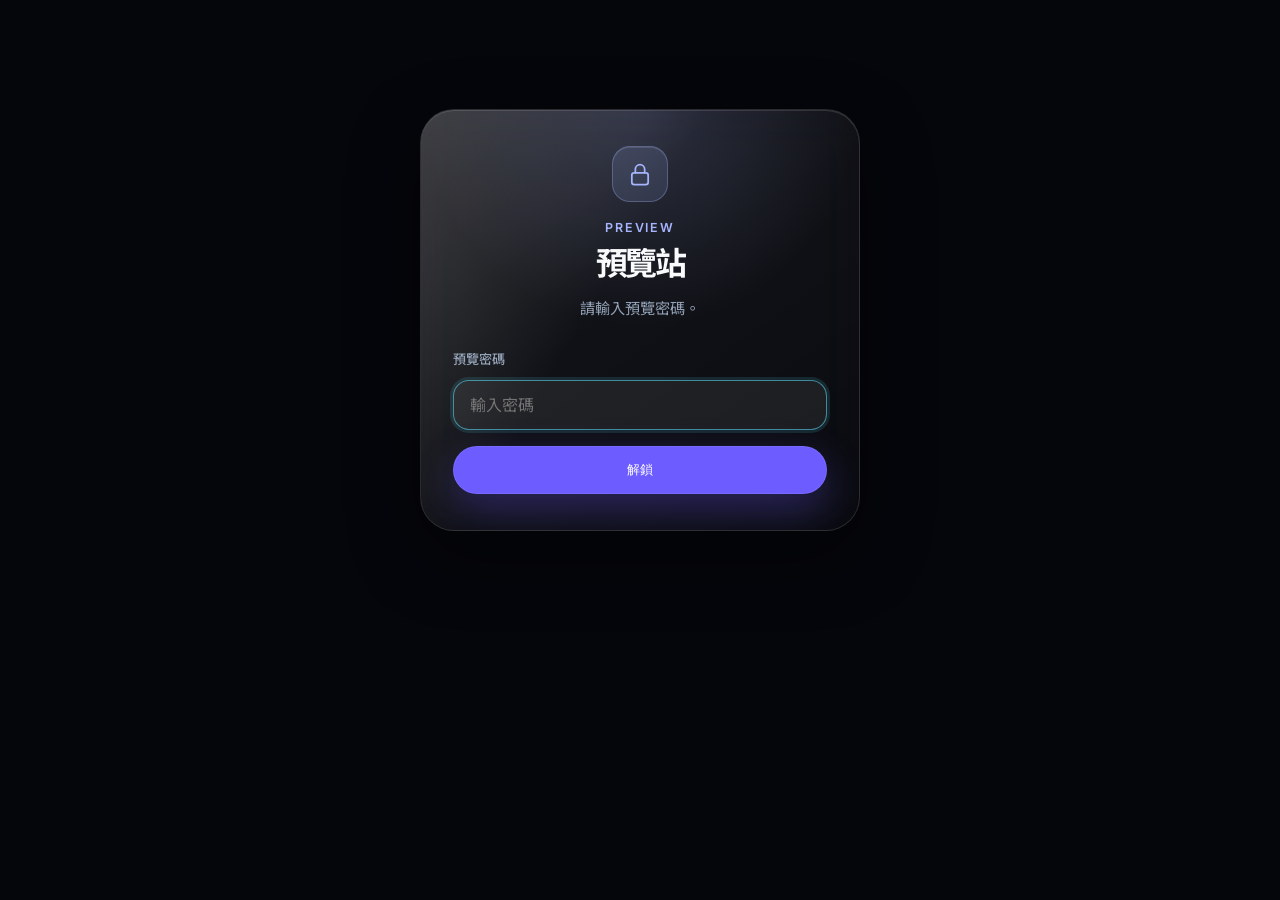
==== commit 1440bc86: "Update preview site only from Website dev." ====
--- a/preview/index.html
+++ b/preview/index.html
@@ -5,12 +5,12 @@
     <meta name="viewport" content="width=device-width, initial-scale=1.0" />
     <meta
       name="description"
-      content="AI 教學與企業 AI 導入顧問團隊，協助組織建立可落地的 AI 能力。"
+      content="ConGaAI 幫企業把專用 AI 運算留在自己的機房：GPU 推論群集、購機附贈 AI Forge、顧問建置。"
     />
-    <meta property="og:title" content="ConGa.AI" />
+    <meta property="og:title" content="ConGaAI" />
     <meta
       property="og:description"
-      content="現代 AI 教學與企業導入顧問，從課程、工作坊到落地策略。"
+      content="地端 GPU 群集、購機附贈的 AI Forge、以及從選機到上線的顧問。"
     />
     <meta property="og:type" content="website" />
     <base href="/preview/" />
@@ -34,13 +34,13 @@
     <link rel="preconnect" href="https://fonts.googleapis.com" />
     <link rel="preconnect" href="https://fonts.gstatic.com" crossorigin />
     <link
-      href="https://fonts.googleapis.com/css2?family=JetBrains+Mono:wght@400;500&family=Noto+Sans+TC:wght@400;500;700&family=Roboto:wght@400;500;700&display=swap"
+      href="https://fonts.googleapis.com/css2?family=Inter:wght@400;500;600;700&family=JetBrains+Mono:wght@400;500&family=Noto+Sans+JP:wght@400;500;700&family=Noto+Sans+SC:wght@400;500;700&family=Noto+Sans+TC:wght@400;500;700&family=Space+Grotesk:wght@500;600;700&display=swap"
       rel="stylesheet"
     />
     <link rel="icon" type="image/svg+xml" href="/preview/favicon.svg" />
-    <title>ConGa.AI</title>
-    <script type="module" crossorigin src="/preview/assets/index-9hmlhM1B.js"></script>
-    <link rel="stylesheet" crossorigin href="/preview/assets/index-aY_K8SBV.css">
+    <title>ConGaAI</title>
+    <script type="module" crossorigin src="/preview/assets/index-CJIvy-cw.js"></script>
+    <link rel="stylesheet" crossorigin href="/preview/assets/index-BpoXp3AP.css">
   </head>
   <body>
     <div id="root"></div>
--- a/preview/assets/index-BpoXp3AP.css
+++ b/preview/assets/index-BpoXp3AP.css
@@ -0,0 +1 @@
+:root,[data-theme=dark]{color:#f7fbff;font-synthesis:none;text-rendering:optimizelegibility;-webkit-font-smoothing:antialiased;--font-ui:"Inter", "Noto Sans TC", "Noto Sans SC", "Noto Sans JP", Arial, -apple-system, BlinkMacSystemFont, "Segoe UI", "PingFang TC", "Microsoft JhengHei", sans-serif;--font-display:"Space Grotesk", "Inter", "Noto Sans TC", "Noto Sans SC", "Noto Sans JP", Arial, sans-serif;--font-doc:"Inter", "Noto Sans TC", "Noto Sans SC", "Noto Sans JP", Arial, -apple-system, BlinkMacSystemFont, "Segoe UI", "PingFang TC", "Microsoft JhengHei", sans-serif;--font-mono:"JetBrains Mono", ui-monospace, "Cascadia Code", "SF Mono", Menlo, Consolas, monospace;--bg:#070a12;--card:#ffffff14;--card-strong:#ffffff24;--line:#ffffff29;--muted:#aab6d3;--text:#f7fbff;--cyan:#a5b4fc;--violet:#8b7cff;--pink:#c4b5fd;--green:#72f2b2;--star:167, 139, 250;--accent-text:#c4b5fd;--shadow:0 24px 80px #0000006b;--nav-bg:#070a12b3;--brand-text:#06111d;--body-gradient:radial-gradient(circle at top left, #5de4ff2e, transparent 34rem), radial-gradient(circle at 80% 8%, #a88bff33, transparent 36rem), linear-gradient(135deg, #050814 0%, #0b1020 52%, #080710 100%);--ambient-one:#5de4ff3d;--ambient-two:#ff75c838;--markdown-text:#dce4f8;--markdown-pre-bg:#00000059;--markdown-pre-text:#e8edf8;--nav-link:#d9e4ff;--nav-link-hover:#fff;--nav-link-hover-bg:#ffffff1a;--button-ghost-bg:#ffffff12;--button-ghost-text:#fff;--input-bg:#ffffff0a;--input-text:var(--text);--brand-border:#ffffff47;--table-head-bg:#ffffff0d;--table-row-even:#ffffff05;--spinner-track:#ffffff1f;--blockquote-bg:#a88bff14;--code-bg:#72f2b214;--nav-bg-solid:#070a12f5;--site-gutter:clamp(14px, 3.5vw, 24px);--docs-sticky-top:96px;background:#070a12;font-family:Inter,Noto Sans TC,Noto Sans SC,Noto Sans JP,Arial,-apple-system,BlinkMacSystemFont,Segoe UI,PingFang TC,Microsoft JhengHei,sans-serif}[data-theme=light]{color:#0c1a2e;--bg:#fff;--card:#ffffffe0;--card-strong:#f4f9fff5;--line:#0c1a2e1f;--muted:#5b7190;--text:#0c1a2e;--cyan:#4f46e5;--violet:#6d5cff;--pink:#7c3aed;--green:#169a62;--star:99, 102, 241;--accent-text:#5b4cff;--shadow:0 24px 60px #2f9bff24;--nav-bg:#ffffffd1;--brand-text:#fff;--body-gradient:radial-gradient(circle at top left, #2f9bff29, transparent 34rem), radial-gradient(circle at 80% 8%, #ff9a4d24, transparent 36rem), linear-gradient(135deg, #fff 0%, #f4f9ff 52%, #fff7f0 100%);--ambient-one:#2f9bff2e;--ambient-two:#ff9a4d29;--markdown-text:#24344d;--markdown-pre-bg:#f4f9fff2;--markdown-pre-text:#0c1a2e;--nav-link:#244060;--nav-link-hover:#0c1a2e;--nav-link-hover-bg:#2f9bff1f;--button-ghost-bg:#2f9bff14;--button-ghost-text:#0c1a2e;--input-bg:#fff;--input-text:#0c1a2e;--brand-border:#2f9bff47;--table-head-bg:#2f9bff14;--table-row-even:#2f9bff0a;--spinner-track:#0c1a2e1f;--blockquote-bg:#2f9bff14;--code-bg:#2f9bff14;--nav-bg-solid:#fffffff5;--site-gutter:clamp(14px, 3.5vw, 24px);--docs-sticky-top:96px;background:#fff}*{box-sizing:border-box}html{scroll-behavior:smooth;overflow-x:clip}body{min-width:320px;color:var(--text);font-family:var(--font-ui);background:var(--bg);margin:0;overflow-x:clip}.page-backdrop{z-index:-1;pointer-events:none;position:fixed;inset:0;overflow:hidden}.page-backdrop-gradient{background:var(--body-gradient);position:absolute;inset:0}.page-backdrop-glow{filter:blur(48px);opacity:.34;border-radius:999px;width:min(28rem,70vw);height:min(28rem,70vw);position:absolute}.page-backdrop-glow-one{background:var(--ambient-one);top:12%;left:max(-12rem,-20vw)}.page-backdrop-glow-two{background:var(--ambient-two);bottom:8%;right:max(-12rem,-20vw)}@media (width<=768px){.page-backdrop-glow{opacity:.22;filter:blur(36px)}}a{color:inherit;text-decoration:none}button,a{-webkit-tap-highlight-color:transparent}.site-shell{z-index:0;width:min(1180px, calc(100% - var(--site-gutter) * 2));margin:0 auto;position:relative}.ambient{z-index:-1;filter:blur(28px);opacity:.35;pointer-events:none;border-radius:999px;width:28rem;height:28rem;position:fixed}.ambient-one{background:var(--ambient-one);top:18%;left:-14rem}.ambient-two{background:var(--ambient-two);bottom:12%;right:-14rem}.nav{z-index:20;border:1px solid var(--line);background:var(--nav-bg);box-shadow:var(--shadow);-webkit-backdrop-filter:blur(24px);backdrop-filter:blur(24px);border-radius:28px;justify-content:space-between;align-items:center;gap:24px;margin:16px 0 48px;padding:14px;display:flex;position:sticky;top:16px}.nav-right{align-items:center;gap:12px;min-width:0;display:flex}.pref-controls{flex-shrink:0;align-items:center;gap:8px;display:inline-flex}.pref-toggle{border:1px solid var(--line);min-width:42px;height:38px;color:var(--text);font:inherit;background:var(--card);cursor:pointer;border-radius:14px;place-items:center;padding:0 12px;font-size:.82rem;font-weight:600;transition:border-color .2s,background .2s,transform .2s;display:inline-grid}.pref-toggle:hover{background:var(--card-strong);border-color:#5de4ff73;transform:translateY(-1px)}.pref-toggle-theme{font-size:1rem}.brand{align-items:center;gap:12px;display:inline-flex}.brand-mark{background:var(--violet);color:#fff;letter-spacing:-.05em;border:0;border-radius:12px;place-items:center;width:40px;height:40px;font-weight:800;display:grid}.brand strong,.brand small{display:block}.brand strong{font-size:.98rem}.brand small{color:var(--muted);font-size:.78rem}.nav-links{align-items:center;gap:6px;display:flex}.nav-links a{color:var(--nav-link);border-radius:999px;padding:10px 14px;font-size:.92rem;transition:background .18s,color .18s,transform .18s}.nav-links a:hover{background:var(--nav-link-hover-bg);color:var(--nav-link-hover);transform:translateY(-1px)}.site-version{color:var(--muted);letter-spacing:.04em;white-space:nowrap;font-family:JetBrains Mono,ui-monospace,monospace;font-size:.72rem}.section-grid{grid-template-columns:minmax(0,1.05fr) minmax(320px,.95fr);align-items:center;gap:46px;display:grid}.hero{min-height:auto;padding:24px 0 64px}.announcement{border:1px solid var(--line);color:#dfe8ff;background:#ffffff12;border-radius:999px;align-items:center;gap:10px;width:fit-content;margin-bottom:28px;padding:8px 12px 8px 8px;display:inline-flex;box-shadow:inset 0 1px #ffffff14}.announcement span{color:var(--cyan);background:#5de4ff29;border-radius:999px;padding:6px 10px;font-size:.8rem;font-weight:800}.eyebrow{color:var(--accent-text);letter-spacing:.18em;text-transform:uppercase;margin:0 0 14px;font-size:.78rem;font-weight:800}h1,h2,h3,p{margin-top:0}h1,h2{font-family:var(--font-display)}h1{letter-spacing:-.08em;max-width:780px;margin-bottom:24px;font-size:clamp(3rem,8vw,6.7rem);line-height:.92}h2{letter-spacing:-.06em;margin-bottom:18px;font-size:clamp(2rem,4vw,4.25rem);line-height:1}h3{letter-spacing:-.03em;margin-bottom:12px;font-size:1.35rem}.hero-description,.section-heading p,.process-item p,.service-card p,.team-card p,.contact-section p{color:var(--muted);font-size:1rem;line-height:1.8}.hero-description{max-width:660px;font-size:clamp(1.05rem,2vw,1.25rem)}.cta-row{flex-wrap:wrap;gap:14px;margin:34px 0;display:flex}.button{border:1px solid var(--line);cursor:pointer;border-radius:999px;justify-content:center;align-items:center;min-height:48px;padding:0 20px;font-weight:800;transition:transform .18s,box-shadow .18s,border-color .18s;display:inline-flex}.button:hover{transform:translateY(-2px)}.button-ghost{background:var(--button-ghost-bg);color:var(--button-ghost-text)}.metric-grid{grid-template-columns:repeat(3,minmax(0,1fr));gap:12px;display:grid}.metric-card,.service-card,.team-card,.testimonial-card,.contact-card,.floating-panel,.orbital-card,.process-item{border:1px solid var(--line);box-shadow:var(--shadow);-webkit-backdrop-filter:blur(22px);backdrop-filter:blur(22px);background:linear-gradient(145deg,#ffffff1f,#ffffff0e)}.metric-card{border-radius:24px;padding:18px}.metric-card strong,.metric-card span{display:block}.metric-card strong{margin-bottom:6px;font-size:1.45rem}.metric-card span{color:var(--muted);font-size:.9rem}.hero-copy{z-index:2;min-width:0;position:relative}.hero-diagram{isolation:isolate;border:1px solid var(--glass-edge);background:var(--glass);min-height:0;box-shadow:var(--shadow), var(--glass-inner);-webkit-backdrop-filter:blur(28px)saturate(160%);border-radius:32px;justify-items:center;gap:10px;padding:28px 22px;display:grid;position:relative;overflow:hidden}.hero-orbit{border:1px dashed color-mix(in srgb, var(--cyan) 35%, transparent);pointer-events:none;opacity:.55;border-radius:999px;animation:22s linear infinite rotateSlow;position:absolute;inset:8%}.hero-orbit-two{opacity:.28;animation-duration:16s;animation-direction:reverse;inset:18%}.diagram-node{z-index:1;border:1px solid var(--line);background:var(--glass-soft);text-align:center;border-radius:22px;justify-items:center;gap:4px;width:min(100%,280px);padding:14px 16px;display:grid;position:relative}.diagram-node strong{font-size:.98rem}.diagram-node small{color:var(--muted);font-size:.78rem}.diagram-icon{width:44px;height:44px;color:var(--cyan);place-items:center;margin-bottom:4px;display:grid}.diagram-icon svg{width:32px;height:32px}.gpu-row,.pc-row{gap:8px;margin-top:8px;display:flex}.gpu-row i,.pc-row b{background:linear-gradient(135deg, var(--cyan), var(--violet));border-radius:4px;display:block}.gpu-row i{width:28px;height:14px;animation:1.6s ease-in-out infinite gpuPulse}.gpu-row i:nth-child(2){animation-delay:.2s}.gpu-row i:nth-child(3){animation-delay:.4s}.pc-row b{opacity:.75;width:18px;height:14px;animation:4s ease-in-out infinite float}.pc-row b:nth-child(2){animation-delay:-1.2s}.diagram-beam{z-index:1;gap:4px;width:4px;height:28px;display:grid;position:relative}.diagram-beam span{background:var(--cyan);border-radius:999px;width:6px;height:6px;margin-left:-1px;animation:1.4s ease-in-out infinite packet;display:block}.diagram-beam span:nth-child(2){animation-delay:.25s}.diagram-beam span:nth-child(3){animation-delay:.5s}.card-icon{width:52px;height:52px;color:var(--cyan);background:color-mix(in srgb, var(--cyan) 14%, transparent);border-radius:16px;place-items:center;margin-bottom:18px;display:grid}.card-icon svg{width:28px;height:28px}a.icon-card{color:inherit;transition:transform .18s,border-color .18s;display:block}a.icon-card:hover{transform:translateY(-4px)}.why-card{border:1px solid var(--glass-edge);background:var(--glass);box-shadow:var(--glass-inner);-webkit-backdrop-filter:blur(22px);backdrop-filter:blur(22px);border-radius:28px;justify-items:start;gap:12px;padding:24px;display:grid}.why-card h3{margin:0;font-size:1.15rem}@keyframes gpuPulse{0%,to{opacity:.35;transform:scaleY(.85)}50%{opacity:1;transform:scaleY(1)}}@keyframes packet{0%{opacity:0;transform:translateY(-6px)}40%{opacity:1}to{opacity:0;transform:translateY(14px)}}.hero-visual:before{aspect-ratio:1;content:"";background-color:#0000;background-image:linear-gradient(#ffffff0d 1px,#0000 1px),linear-gradient(90deg,#ffffff0d 1px,#0000 1px);background-position:0 0,0 0;background-repeat:repeat,repeat;background-size:42px 42px;background-attachment:scroll,scroll;background-origin:padding-box,padding-box;background-clip:border-box,border-box;border:1px solid #ffffff1a;border-radius:999px;width:90%;animation:28s linear infinite rotateSlow;position:absolute;-webkit-mask-image:radial-gradient(circle,#000 52%,#0000 74%);mask-image:radial-gradient(circle,#000 52%,#0000 74%)}.orbital-card{z-index:2;text-align:center;border-radius:44px;place-items:center;width:min(360px,82vw);min-height:360px;padding:38px;animation:5s ease-in-out infinite float;display:grid;position:relative}.orbital-card span{color:var(--muted);font-weight:700}.orbital-card strong{letter-spacing:-.07em;max-width:260px;font-size:clamp(2.3rem,5vw,4.2rem);line-height:.95}.pulse-dot{background:radial-gradient(circle at 32% 28%, #fff, transparent 18%), linear-gradient(135deg, var(--cyan), var(--pink));border-radius:999px;width:74px;height:74px;animation:2.4s ease-in-out infinite pulse;box-shadow:0 0 #5de4ff73}.floating-panel{z-index:3;border-radius:24px;gap:4px;width:190px;padding:18px;animation:6s ease-in-out infinite float;display:grid;position:absolute}.floating-panel span{color:var(--cyan);font-size:.82rem;font-weight:900}.floating-panel small{color:var(--muted)}.panel-one{top:80px;right:16px}.panel-two{animation-delay:-2s;bottom:130px;left:12px}.panel-three{animation-delay:-4s;bottom:58px;right:72px}.logo-strip{border:1px solid var(--line);background:#ffffff0f;border-radius:28px;grid-template-columns:repeat(3,1fr);gap:12px;margin-bottom:90px;padding:12px;display:grid}.logo-strip span{color:#d9e4ff;text-align:center;background:#ffffff0e;border-radius:20px;padding:20px;font-size:clamp(1rem,2vw,1.4rem);font-weight:900}.section{padding:92px 0}.section-heading{max-width:780px;margin-bottom:34px}.cards{gap:18px;display:grid}.three-columns{grid-template-columns:repeat(3,minmax(0,1fr))}.two-columns{grid-template-columns:repeat(2,minmax(0,1fr))}.service-card,.team-card,.testimonial-card{border-radius:32px;padding:28px;position:relative;overflow:hidden}.service-card:before,.team-card:before,.testimonial-card:before{content:"";opacity:0;background:radial-gradient(circle at 100% 0,#5de4ff26,#0000 38%);transition:opacity .22s;position:absolute;inset:0}.service-card:hover:before,.team-card:hover:before,.testimonial-card:hover:before{opacity:1}.card-index{color:var(--cyan);margin-bottom:40px;font-weight:900;display:inline-flex}.service-card ul{flex-wrap:wrap;gap:8px;margin:24px 0 0;padding:0;list-style:none;display:flex}.service-card li{color:#dce6ff;background:#ffffff0f;border:1px solid #ffffff1f;border-radius:999px;padding:8px 10px;font-size:.86rem}.process-section{grid-template-columns:.8fr 1fr;align-items:start;gap:44px;display:grid}.process-list{gap:14px;display:grid}.process-item{border-radius:28px;grid-template-columns:70px 1fr;gap:20px;padding:22px;display:grid}.process-item>span{width:54px;height:54px;color:var(--cyan);background:#5de4ff1f;border-radius:18px;place-items:center;font-weight:900;display:grid}.team-card{grid-template-columns:auto 1fr;gap:20px;display:grid}.avatar{color:#07101f;background:linear-gradient(135deg,#5de4ffe6,#ff75c8e6);border-radius:26px;place-items:center;width:82px;height:82px;font-size:2rem;font-weight:950;display:grid;overflow:hidden}.avatar img{object-fit:cover;width:100%;height:100%}.team-card span{color:var(--cyan);margin-bottom:12px;font-weight:800;display:inline-flex}.testimonial-section{padding-top:20px}.testimonial-card{margin:0}.testimonial-card blockquote{color:#eef5ff;margin:0 0 24px;font-size:clamp(1.15rem,2vw,1.55rem);line-height:1.6;position:relative}.testimonial-card figcaption{color:var(--muted);gap:4px;display:grid}.testimonial-card strong{color:#fff}.contact-section{box-shadow:var(--shadow);background:radial-gradient(circle at 0 0,#5de4ff33,#0000 34%),linear-gradient(145deg,#ffffff1f,#ffffff0e);border:1px solid #5de4ff42;border-radius:42px;grid-template-columns:1fr minmax(280px,420px);align-items:stretch;gap:28px;margin:72px 0 32px;padding:clamp(28px,5vw,54px);display:grid}.contact-section small{color:#d7e1fb}.contact-card span{color:var(--cyan);text-transform:uppercase;letter-spacing:.14em;font-weight:900}.contact-card>a:not(.button){letter-spacing:-.04em;word-break:break-word;font-size:clamp(1.3rem,3vw,2rem);font-weight:900}.footer{color:var(--muted);justify-content:space-between;gap:18px;padding:28px 0 44px;display:flex}.reveal{animation:.72s cubic-bezier(.2,.72,.2,1) both reveal;animation-delay:var(--delay,0s)}.delay-1{--delay:.12s}@keyframes reveal{0%{opacity:0;transform:translateY(24px)scale(.98)}to{opacity:1;transform:translateY(0)scale(1)}}@keyframes float{0%,to{transform:translateY(0)}50%{transform:translateY(-16px)}}@keyframes pulse{0%,to{box-shadow:0 0 #5de4ff6b}50%{box-shadow:0 0 0 18px #5de4ff00}}@keyframes drift{0%{transform:translate(0,0)scale(1)}to{transform:translate(28px,-22px)scale(1.08)}}@keyframes rotateSlow{to{transform:rotate(360deg)}}@media (prefers-reduced-motion:reduce){*,:before,:after{scroll-behavior:auto!important;transition-duration:1ms!important;animation-duration:1ms!important;animation-iteration-count:1!important}}@media (width<=920px){.nav{flex-direction:column;align-items:flex-start}.nav-right{flex-direction:column;align-items:stretch;width:100%}.nav-links{width:100%;overflow-x:auto}.pref-controls{justify-content:flex-end}.section-grid,.process-section,.contact-section,.three-columns,.two-columns{grid-template-columns:1fr}.hero{min-height:auto}.hero-diagram{min-height:0}}@media (width<=640px){.site-shell{width:min(100% - var(--site-gutter) * 2, 1180px)}.nav{border-radius:22px;margin-bottom:28px;top:10px}.announcement{border-radius:22px;flex-direction:column;align-items:flex-start}h1{font-size:clamp(2.7rem,16vw,4.7rem)}.metric-grid,.logo-strip,.process-item,.team-card{grid-template-columns:1fr}.hero{min-height:auto}.orbital-card{min-height:300px}.floating-panel{width:168px;padding:14px}.panel-one{top:18px;right:0}.panel-two{bottom:92px;left:0}.panel-three{bottom:18px;right:20px}.section{padding:64px 0}.footer{flex-direction:column}}:root,[data-theme=dark]{--bg:#05060b;--card:#ffffff0d;--card-strong:#ffffff17;--line:#ffffff1a;--text:#f8fafc;--muted:#94a3b8;--cyan:#a5b4fc;--violet:#6d5cff;--pink:#c4b5fd;--green:#34d399;--star:167, 139, 250;--accent-text:#c4b5fd;--glass:linear-gradient(145deg, #ffffff12, #ffffff06);--glass-soft:linear-gradient(145deg, #ffffff0f, #ffffff05);--glass-edge:#ffffff1f;--glass-inner:inset 0 1px 0 #ffffff1f;--shadow:0 24px 70px #00000073;--nav-bg:#05060bb8;--nav-bg-solid:#05060bf0;--body-gradient:radial-gradient(circle at 50% -10%, #6d5cff47, transparent 42rem), radial-gradient(circle at 12% 18%, #a5b4fc1a, transparent 28rem), linear-gradient(180deg, #05060b 0%, #070811 100%);--ambient-one:#6d5cff52;--ambient-two:#a5b4fc29;--markdown-text:#e0e8fb;--markdown-pre-bg:#02071285;--input-bg:#ffffff12;--button-ghost-bg:#ffffff0d}[data-theme=light]{--bg:#f7fbff;--card:#ffffffa8;--card-strong:#ffffffd1;--line:#36577e29;--text:#0b1728;--muted:#566f92;--cyan:#188fe8;--violet:#8b67ff;--pink:#d84f98;--green:#0b9461;--glass:linear-gradient(145deg, #ffffffeb, #ffffff8a);--glass-soft:linear-gradient(145deg, #ffffffb8, #ffffff5c);--glass-edge:#ffffffe6;--glass-inner:inset 0 1px 0 #fffffff2, inset 0 -1px 0 #2f9bff14;--shadow:0 30px 90px #2f69aa29, 0 8px 24px #1b43761a;--nav-bg:#ffffffa3;--nav-bg-solid:#ffffffeb;--body-gradient:radial-gradient(circle at 8% 8%, #2f9bff33, transparent 30rem), radial-gradient(circle at 80% 8%, #8b67ff29, transparent 34rem), radial-gradient(circle at 72% 84%, #ff9a4d21, transparent 34rem), linear-gradient(145deg, #f8fcff 0%, #eef6ff 48%, #fff8f0 100%);--ambient-one:#2f9bff33;--ambient-two:#ff9a4d29;--markdown-text:#22334e;--markdown-pre-bg:#ffffffc7;--input-bg:#ffffffb8;--button-ghost-bg:#ffffff8a}body{min-height:100dvh}.page-backdrop-gradient:after{opacity:.46;content:"";background-image:linear-gradient(#ffffff0b 1px,#0000 1px),linear-gradient(90deg,#ffffff0a 1px,#0000 1px);background-size:72px 72px;position:absolute;inset:0;-webkit-mask-image:linear-gradient(#000,#0000 82%);mask-image:linear-gradient(#000,#0000 82%)}[data-theme=light] .page-backdrop-gradient:after{opacity:.58;background-image:linear-gradient(#185ca00d 1px,#0000 1px),linear-gradient(90deg,#185ca00b 1px,#0000 1px)}.page-backdrop-glow{filter:blur(68px)saturate(135%);opacity:.44}.site-shell{width:min(1240px, calc(100% - var(--site-gutter) * 2))}.nav,.metric-card,.service-card,.team-card,.testimonial-card,.contact-card,.floating-panel,.orbital-card,.process-item,.contact-section,.logo-strip{border-color:var(--glass-edge);background:var(--glass);box-shadow:var(--shadow), var(--glass-inner);-webkit-backdrop-filter:blur(28px)saturate(160%)}.nav{top:max(14px, env(safe-area-inset-top));border-radius:18px;margin:18px 0 32px;padding:10px 12px}.brand-mark,.pref-toggle,.button,.service-card li{box-shadow:var(--glass-inner)}.pref-toggle,.button-ghost,.service-card li,.logo-strip span{background:var(--glass-soft)}.button-primary{border-color:color-mix(in srgb, var(--violet) 40%, white 8%);background:var(--violet);color:#fff;box-shadow:0 16px 40px color-mix(in srgb, var(--violet) 32%, transparent)}[data-theme=light] .button-primary{color:#fff}.nav-links a,.pref-toggle,.button,.docs-mobile-toggle{transform:translateZ(0)}.nav-links a:hover,.pref-toggle:hover,.button:hover{transform:translateY(-2px)scale(1.01)}@supports not ((-webkit-backdrop-filter:blur(1px)) or (backdrop-filter:blur(1px))){.nav,.metric-card,.service-card,.team-card,.testimonial-card,.contact-card,.floating-panel,.orbital-card,.process-item,.contact-section,.logo-strip,.arch-card,.hw-panel,.hero-diagram,.why-card{background:var(--card-strong)}}[data-theme=light] .service-card li{color:var(--text);border-color:var(--line);background:#2f9bff14}[data-theme=light] .announcement,[data-theme=light] .logo-strip span{color:var(--text)}@media (width<=768px){:root,[data-theme=dark],[data-theme=light]{--site-gutter:clamp(12px, 4vw, 18px)}.nav{margin-top:max(10px, env(safe-area-inset-top));-webkit-backdrop-filter:blur(22px)saturate(145%)}}.nav-links a.is-active{background:var(--nav-link-hover-bg);color:var(--nav-link-hover)}.pref-locale-wrap{display:inline-flex}.pref-locale{appearance:none;background-image:linear-gradient(45deg,#0000 50%,currentColor 50%),linear-gradient(135deg,currentColor 50%,#0000 50%);background-position:calc(100% - 16px) 16px,calc(100% - 11px) 16px;background-repeat:no-repeat;background-size:5px 5px;min-width:96px;padding-right:22px}.visually-hidden{clip:rect(0, 0, 0, 0);white-space:nowrap;width:1px;height:1px;position:absolute;overflow:hidden}.marketing-page .hero,.marketing-page .section,.contact-page{scroll-margin-top:108px}.marketing-page h2{letter-spacing:-.04em;font-size:clamp(1.6rem,3vw,2.4rem)}.marketing-page .hero-title{letter-spacing:-.05em;max-width:12ch;font-size:clamp(2.1rem,5.4vw,3.6rem);line-height:1.08}.section-note{max-width:72ch;color:var(--muted);margin:18px 0 0;font-size:.92rem;line-height:1.7}.arch-flow{grid-template-columns:repeat(3,minmax(0,1fr));gap:16px;margin:0;padding:0;list-style:none;display:grid}.arch-card{border:1px solid var(--glass-edge);background:var(--glass);min-height:220px;box-shadow:var(--shadow), var(--glass-inner);-webkit-backdrop-filter:blur(28px)saturate(160%);border-radius:28px;align-content:start;gap:8px;padding:24px;display:grid}.arch-card>span{color:var(--cyan);letter-spacing:.08em;font-weight:800}.arch-card small{color:var(--muted);letter-spacing:.12em;text-transform:uppercase;font-size:.78rem}.arch-card strong{font-size:1.2rem}.arch-card p{color:var(--muted);margin:0;line-height:1.7}.hw-panel{border:1px solid var(--glass-edge);background:var(--glass);box-shadow:var(--shadow), var(--glass-inner);-webkit-backdrop-filter:blur(28px)saturate(160%);border-radius:28px;overflow:auto}.hw-table{border-collapse:collapse;width:100%;font-size:.95rem}.hw-table th,.hw-table td{border-bottom:1px solid var(--line);text-align:left;vertical-align:top;padding:16px 18px}.hw-table thead th{background:var(--table-head-bg);color:var(--muted);letter-spacing:.08em;text-transform:uppercase;font-size:.78rem;font-weight:700}.hw-table tbody th{white-space:nowrap;font-weight:800}.hw-table tbody tr:last-child th,.hw-table tbody tr:last-child td{border-bottom:0}.hw-table code{font-family:var(--font-mono);background:var(--code-bg);font-size:.86rem}.product-card-cta{margin-top:22px}.product-siblings{flex-wrap:wrap;gap:8px;margin:8px 0 36px;display:flex}.product-sibling{border:1px solid var(--line);color:var(--nav-link);background:var(--glass-soft);border-radius:999px;padding:8px 14px;font-size:.88rem;font-weight:700}.product-sibling.is-active{border-color:color-mix(in srgb, var(--cyan) 40%, var(--line));color:var(--text)}.product-detail .section-heading{margin-top:48px}.product-body{margin:28px 0 8px}.product-detail .cta-row{margin-top:28px}.gary-card{max-width:720px}.gary-card .button{margin-top:16px}.contact-page{padding-bottom:48px}.contact-page h1{letter-spacing:-.05em;max-width:18ch;font-size:clamp(2.2rem,5vw,3.6rem);line-height:1.1}.contact-card{border-radius:32px;align-content:start;gap:10px;padding:28px;display:grid}.contact-card span{color:var(--cyan);letter-spacing:.14em;text-transform:uppercase;font-size:.78rem;font-weight:800}.contact-card strong{font-size:1.6rem}.contact-card a{color:var(--text);word-break:break-all}.contact-card .button{justify-self:start;margin-top:12px}.text-link{color:var(--cyan);margin-top:16px;font-weight:700;display:inline-flex}.footer-links{flex-wrap:wrap;gap:16px;display:flex}.team-card h2{letter-spacing:-.04em;font-size:1.6rem}@media (width<=920px){.arch-flow,.contact-page-grid{grid-template-columns:1fr}}.starfield{pointer-events:none;opacity:.9;width:100%;height:100%;position:absolute;inset:0}[data-theme=light] .starfield{opacity:.28}.page-backdrop-aurora{filter:blur(12px);pointer-events:none;background:radial-gradient(at 50% 0,#6d5cff61,#0000 58%),radial-gradient(at 18% 20%,#5de4ff1f,#0000 42%);height:42rem;animation:18s ease-in-out infinite auroraDrift;position:absolute;inset:-20% 10% auto}.home-hero{text-align:center;justify-items:center;min-height:0;padding:8px 0 4px;display:grid}.hero-badge{border:1px solid color-mix(in srgb, var(--violet) 45%, transparent);color:var(--text);background:color-mix(in srgb, var(--violet) 16%, transparent);letter-spacing:.02em;border-radius:999px;align-items:center;gap:10px;margin:0 0 18px;padding:8px 16px 8px 12px;font-size:.82rem;font-weight:600;display:inline-flex}.pulse-dot{background:var(--violet);width:8px;height:8px;box-shadow:0 0 0 0 color-mix(in srgb, var(--violet) 70%, transparent);border-radius:999px;animation:1.8s ease-out infinite pulseDot}.home-hero .hero-title{max-width:16ch;font-family:var(--font-display);letter-spacing:-.055em;text-wrap:balance;gap:4px;margin:0 auto 14px;font-size:clamp(2.2rem,5.6vw,4rem);font-weight:700;line-height:1.08;display:grid}.home-hero .hero-title span{display:block}.home-hero .hero-title em{color:var(--accent-text);font-style:normal}.home-hero .hero-description{max-width:42rem;margin:0 auto;font-size:clamp(1rem,1.8vw,1.18rem);line-height:1.7}.hero-cta .button-ghost{border-color:color-mix(in srgb, var(--text) 22%, transparent);background:0 0}.marketing-page h1,.marketing-page h2{font-family:var(--font-display)}.hero-cta{justify-content:center;margin:20px 0 22px}.home-hero .metric-grid{width:min(100%,760px)}.home-hero .metric-card{text-align:left;background:color-mix(in srgb, var(--bg) 40%, transparent);border-radius:18px;padding:20px 22px}.home-hero .metric-card strong{font-family:var(--font-display);letter-spacing:-.04em;font-size:1.55rem}.section-heading-center{text-align:center}.section-heading-center h2,.section-heading-center p{margin-left:auto;margin-right:auto}.hero-stage{isolation:isolate;border:1px solid var(--line);background:radial-gradient(at 50% 120%,#6d5cff3d,#0000 55%),linear-gradient(#ffffff08,#0000 42%),#07080f;border-radius:28px;min-height:420px;margin:18px 0 12px;padding:24px 16px 18px;position:relative;overflow:hidden}.stage-scene{z-index:1;grid-template-columns:1.1fr .8fr 1.2fr;align-items:end;gap:8px;min-height:330px;display:grid;position:relative}.stage-glow{filter:blur(46px);pointer-events:none;background:#6d5cff80;width:240px;height:150px;position:absolute;bottom:16%;left:10%}.gpu-tower,.pc-cluster,.agent-dock{justify-items:center;gap:14px;display:grid}.stage-label{text-align:center;justify-items:center;gap:2px;display:grid}.stage-label strong{font-size:.92rem}.stage-label small{color:var(--muted);font-size:.74rem}.stage-floor{pointer-events:none;background-image:linear-gradient(#818cf82e 1px,#0000 1px),linear-gradient(90deg,#818cf824 1px,#0000 1px);background-size:48px 48px;animation:22s linear infinite floorDrift;position:absolute;inset:42% -10% -40%;transform:perspective(600px)rotateX(62deg);-webkit-mask-image:linear-gradient(#0000,#000 30% 70%,#0000);mask-image:linear-gradient(#0000,#000 30% 70%,#0000)}.stage-scan{pointer-events:none;background:linear-gradient(90deg,#0000,#a78bfa1f,#0000);width:28%;animation:5.5s ease-in-out infinite scanSweep;position:absolute;inset:0 auto 0 0}.stage-links{z-index:0;width:auto;height:auto;position:absolute;inset:12% 4% 22%;overflow:visible}.stage-path{fill:none;stroke:color-mix(in srgb, var(--violet) 55%, white 10%);stroke-width:1.4px;stroke-dasharray:6 10;opacity:.7;animation:2.2s linear infinite dashMove}.stage-packet{fill:#c4b5fd;offset-rotate:0deg;animation:2.8s linear infinite packetTravel}.stage-packet.p1{offset-path:path("M250 180 C 390 180, 430 90, 500 110")}.stage-packet.p2{offset-path:path("M250 180 C 390 180, 430 180, 500 180");animation-delay:.6s}.stage-packet.p3{offset-path:path("M500 180 C 640 180, 700 180, 760 180");animation-delay:1.1s}.gpu-chassis{background:linear-gradient(#1a1730,#0c0d16 58%);border:1px solid #c4b5fd47;border-radius:14px;gap:5px;width:min(100%,230px);margin-top:0;padding:10px;display:grid;transform:perspective(700px)rotateY(-16deg)rotateX(8deg);box-shadow:0 28px 50px #00000073,0 0 60px #6d5cff38}.gpu-blade{background:color-mix(in srgb, var(--violet) 12%, #0b0d14);height:18px;animation:2.4s ease-in-out infinite bladeGlow;animation-delay:calc(var(--i) * .16s);border-radius:5px;align-items:center;gap:8px;padding:0 8px;display:flex}.gpu-led{background:#72f2b2;border-radius:999px;width:6px;height:6px;box-shadow:0 0 8px #72f2b2}.gpu-bars{flex:1;gap:3px;height:7px;display:flex}.gpu-bars b{background:linear-gradient(90deg, var(--violet), #a5b4fc);transform-origin:0;border-radius:2px;flex:1;animation:1.5s ease-in-out infinite barPulse}.gpu-bars b:nth-child(2){animation-delay:.15s}.gpu-bars b:nth-child(3){animation-delay:.3s}.gpu-bars b:nth-child(4){animation-delay:.45s}.pc-stack{gap:10px;margin:0 0 12px;display:flex}.pc-stack span{background:linear-gradient(#a5b4fc47,#0c0e18e6 62%);border:1px solid #ffffff29;border-radius:8px 8px 4px 4px;width:64px;height:42px;animation:4.2s ease-in-out infinite float;position:relative;box-shadow:0 12px 24px #00000059}.pc-stack span:after{content:"";background:#ffffff2e;border-radius:0 0 4px 4px;width:22px;height:7px;position:absolute;bottom:-9px;left:50%;transform:translate(-50%)}.pc-stack span:nth-child(2){animation-delay:-1.2s}.pc-stack span:nth-child(3){animation-delay:-2.1s}.agent-window{border:1px solid var(--line);background:#07080d;border-radius:12px;width:min(100%,280px);margin-top:0;overflow:hidden;transform:perspective(700px)rotateY(12deg)rotateX(6deg);box-shadow:0 28px 50px #00000080,0 0 40px #6d5cff2e}.agent-window header{border-bottom:1px solid #ffffff14;align-items:center;gap:6px;padding:8px 10px;display:flex}.agent-window header i{background:#4b5563;border-radius:999px;width:7px;height:7px}.agent-window header i:first-child{background:#f87171}.agent-window header i:nth-child(2){background:#fbbf24}.agent-window header i:nth-child(3){background:#34d399}.agent-window header em{color:#94a3b8;font-size:.7rem;font-style:normal;font-family:var(--font-mono);margin-left:6px}.agent-window pre{color:#c4b5fd;min-height:4.6rem;font-family:var(--font-mono);white-space:pre-wrap;margin:0;padding:14px 14px 16px;font-size:.84rem}.agent-window .prompt{color:#34d399}.caret{vertical-align:text-bottom;background:#c4b5fd;width:7px;height:1em;margin-left:3px;animation:1s step-end infinite caretBlink;display:inline-block}.sku-grid,.why-grid{grid-template-columns:repeat(3,minmax(0,1fr));gap:16px;display:grid}.sku-card,.why-card{border:1px solid var(--line);background:color-mix(in srgb, var(--card) 80%, transparent);min-width:0;color:inherit;border-radius:22px;align-content:start;padding:24px;transition:transform .2s,border-color .2s,box-shadow .2s;display:grid}a.sku-card{cursor:pointer}.sku-card:hover,.sku-card:focus-visible{border-color:color-mix(in srgb, var(--violet) 55%, white 10%);transform:translateY(-4px);box-shadow:0 18px 48px #6d5cff38}.sku-card small{color:var(--accent-text);letter-spacing:.08em;text-transform:uppercase;font-size:.72rem;font-weight:700}.sku-card h3,.why-card h3{margin:10px 0 8px;font-size:1.2rem}.sku-card p{color:var(--muted);margin:0 0 18px}.sku-go{color:var(--text);font-size:.88rem;font-weight:700}.why-card{justify-items:start;gap:12px}.why-card h3{margin:0}.home-final-cta{border:1px solid var(--line);text-align:center;background:radial-gradient(ellipse at 50% 0%, #6d5cff38, transparent 60%), color-mix(in srgb, var(--card) 70%, transparent);border-radius:28px;justify-items:center;margin:24px 0 64px;padding:48px 24px;display:grid}.home-final-cta h2{max-width:16ch;margin-bottom:10px}.home-final-cta p{max-width:36rem;color:var(--muted)}.nav-cta{min-height:40px;padding:0 16px;font-size:.88rem}.button,.nav-links a,.sku-card,.pref-toggle{cursor:pointer}.button:focus-visible,.nav-links a:focus-visible,.sku-card:focus-visible,.pref-toggle:focus-visible,.pref-locale:focus-visible{outline:2px solid var(--violet);outline-offset:3px}@keyframes pulseDot{0%{box-shadow:0 0 0 0 color-mix(in srgb, var(--violet) 55%, transparent)}to{box-shadow:0 0 0 12px #0000}}@keyframes auroraDrift{0%,to{transform:translate(0,0)scale(1)}50%{transform:translate(4%,3%)scale(1.05)}}@keyframes floorDrift{to{background-position:0 48px,48px 0}}@keyframes scanSweep{0%{transform:translate(-30%)}to{transform:translate(380%)}}@keyframes dashMove{to{stroke-dashoffset:-64px}}@keyframes packetTravel{0%{offset-distance:0%;opacity:0}12%{opacity:1}to{offset-distance:100%;opacity:0}}@keyframes bladeGlow{0%,to{opacity:.55}50%{opacity:1}}@keyframes barPulse{0%,to{opacity:.45;transform:scaleX(.35)}50%{opacity:1;transform:scaleX(1)}}@keyframes caretBlink{50%{opacity:0}}@media (width<=920px){.stage-scene,.sku-grid,.why-grid{grid-template-columns:1fr}.gpu-chassis,.agent-window{transform:none}.home-hero{min-height:auto}.home-hero .hero-title{max-width:12ch}.nav-cta{width:100%}.stage-links{display:none}}@media (prefers-reduced-motion:reduce){.starfield,.page-backdrop-aurora,.pulse-dot,.stage-floor,.stage-scan,.stage-path,.stage-packet,.gpu-blade,.gpu-bars b,.pc-stack span,.caret{animation:none!important}.caret{opacity:1}}.docs-shell{min-height:100dvh;padding-bottom:max(48px, env(safe-area-inset-bottom))}.docs-nav{margin-bottom:32px}.docs-gate-eyebrow{color:var(--cyan);letter-spacing:.14em;text-transform:uppercase;margin:0 0 10px;font-size:.78rem;font-weight:600}.docs-gate{place-items:center;min-height:min(72vh,640px);padding:24px 0;display:grid}.docs-gate-card{border:1px solid var(--line);background:var(--card-strong);width:min(440px,100%);box-shadow:var(--shadow);-webkit-backdrop-filter:blur(24px);backdrop-filter:blur(24px);text-align:center;border-radius:28px;padding:36px 32px}.docs-gate-icon{width:56px;height:56px;color:var(--cyan);background:#5de4ff1a;border-radius:18px;place-items:center;margin:0 auto 18px;display:grid}.docs-gate-icon svg{width:28px;height:28px}.docs-gate-card h1{margin:0 0 12px;font-size:clamp(1.5rem,4vw,2rem);line-height:1.2}.docs-gate-copy{color:var(--muted);margin:0 0 28px;font-size:.95rem;line-height:1.65}.docs-gate-form{text-align:left;gap:12px;display:grid}.docs-gate-form label{color:var(--muted);font-size:.82rem;font-weight:500}.docs-gate-form input{border:1px solid var(--line);width:100%;color:var(--input-text);font:inherit;background:var(--input-bg);border-radius:16px;padding:14px 16px;transition:border-color .2s,box-shadow .2s}.docs-gate-form input:focus{border-color:#5de4ff8c;outline:none;box-shadow:0 0 0 3px #5de4ff1f}.docs-gate-error{color:#ff8fab;margin:0;font-size:.88rem}.docs-gate-submit{width:100%;margin-top:4px}.docs-mobile-controls{display:none}.docs-layout{grid-template-columns:minmax(220px,260px) minmax(0,1fr);align-items:start;gap:clamp(16px,2.5vw,28px);padding:8px 0 48px;display:grid}.docs-layout-with-toc{grid-template-columns:minmax(220px,260px) minmax(0,1fr) minmax(180px,220px);gap:clamp(16px,2vw,24px)}.docs-sidebar,.docs-toc-sidebar{top:var(--docs-sticky-top);max-height:calc(100dvh - var(--docs-sticky-top) - 16px);overscroll-behavior:contain;scrollbar-width:thin;-webkit-overflow-scrolling:touch;position:sticky;overflow:auto}.docs-sidebar{border:1px solid var(--line);background:var(--card);-webkit-backdrop-filter:blur(16px);backdrop-filter:blur(16px);border-radius:22px;padding:16px 12px}.docs-main{min-width:0}.docs-toc-sidebar{padding:16px 0 16px 4px}.docs-tree-label{color:var(--muted);letter-spacing:.12em;text-transform:uppercase;margin:0 0 12px;padding:0 8px;font-size:.72rem;font-weight:600}.docs-tree-root,.docs-tree-children{margin:0;padding:0;list-style:none}.docs-tree-children,.docs-tree-node+.docs-tree-node{margin-top:2px}.docs-tree-row{width:100%;min-height:34px;padding:6px 8px;padding-left:calc(8px + var(--tree-depth,0) * 14px);text-align:left;border-radius:12px;align-items:flex-start;gap:6px;display:flex}.docs-tree-toggle{width:22px;height:22px;color:var(--muted);cursor:pointer;background:0 0;border:none;border-radius:8px;flex:0 0 22px;place-items:center;margin-top:1px;padding:0;transition:color .15s,background .15s;display:grid}.docs-tree-toggle.is-open .docs-tree-chevron{transform:rotate(90deg)}.docs-tree-toggle-spacer{pointer-events:none;opacity:0}.docs-tree-chevron{width:14px;height:14px;transition:transform .15s}.docs-tree-folder-btn{min-width:0;color:var(--text);font:inherit;cursor:pointer;background:0 0;border:none;flex:1;align-items:flex-start;gap:8px;padding:0 8px 0 0;font-size:.9rem;font-weight:600;transition:color .15s;display:flex}.docs-tree-folder-btn:hover{color:var(--cyan)}.docs-tree-folder-name{overflow-wrap:break-word;white-space:normal;flex:auto;min-width:0;line-height:1.4}.docs-tree-icon{width:18px;height:18px;color:var(--violet);flex:0 0 18px;margin-top:2px}.docs-tree-file-link{color:var(--muted);grid-template-columns:22px 18px minmax(0,1fr);grid-template-areas:"toggle icon content";align-items:start;column-gap:6px;font-size:.88rem;text-decoration:none;transition:color .15s,background .15s;display:grid}.docs-tree-file-link .docs-tree-toggle-spacer{grid-area:toggle;margin-top:1px}.docs-tree-file-link .docs-tree-icon{grid-area:icon;margin-top:2px}.docs-tree-file-content{grid-area:content;min-width:0;line-height:1.45}.docs-tree-file-link:hover{color:var(--text);background:var(--nav-link-hover-bg)}.docs-tree-file-link.is-active{color:var(--cyan);background:#5de4ff1a;font-weight:600}[data-theme=light] .docs-tree-file-link.is-active{background:#2f9bff1f}.docs-tree-file-title{overflow-wrap:break-word;white-space:normal;display:inline}.docs-tree-badge{vertical-align:top;color:var(--violet);letter-spacing:.03em;background:#a88bff24;border-radius:999px;margin-top:1px;margin-left:6px;padding:2px 7px;font-size:.62rem;font-weight:600;display:inline-flex}.docs-tree-empty{color:var(--muted);padding:12px 8px;font-size:.88rem;line-height:1.6}.docs-tree-empty p{margin:0}.markdown-toc-label{color:var(--muted);letter-spacing:.12em;text-transform:uppercase;margin:0 0 14px;padding-left:12px;font-size:.72rem;font-weight:600}.markdown-toc-list{border-left:2px solid var(--line);margin:0;padding:0 0 0 12px;list-style:none}.markdown-toc-item{margin:0;line-height:1.45}.markdown-toc-item+.markdown-toc-item{margin-top:6px}.markdown-toc-item a{color:var(--muted);border-left:2px solid #0000;margin-left:-14px;padding:4px 0 4px 10px;font-size:.82rem;text-decoration:none;transition:color .15s,border-color .15s;display:block}.markdown-toc-item a:hover{color:var(--text)}.markdown-toc-item.is-active a{color:var(--cyan);border-left-color:var(--cyan);font-weight:600}.markdown-toc-level-3 a{padding-left:22px;font-size:.78rem}.markdown-toc-level-4 a,.markdown-toc-level-5 a,.markdown-toc-level-6 a{opacity:.92;padding-left:34px;font-size:.76rem}.docs-index{padding:12px 0 48px}.docs-index-header{max-width:640px;margin-bottom:36px}.docs-index-header h1{margin:0 0 12px;font-size:clamp(2rem,5vw,3rem)}.docs-index-header p{color:var(--muted);margin:0;line-height:1.7}.docs-index-hint{border:1px dashed var(--line);color:var(--muted);border-radius:18px;margin:0;padding:16px 18px;font-size:.92rem;line-height:1.65}.docs-list{gap:12px;margin:0;padding:0;list-style:none;display:grid}.docs-list-item{border:1px solid var(--line);background:var(--card);border-radius:20px;grid-template-rows:auto auto;grid-template-columns:1fr auto;align-items:center;gap:4px 16px;padding:18px 20px;transition:border-color .2s,transform .2s,background .2s;display:grid}.docs-list-item:hover{background:var(--card-strong);border-color:#5de4ff66;transform:translateY(-1px)}.docs-list-title{grid-column:1;font-size:1.05rem;font-weight:600}.docs-list-slug{color:var(--muted);font-size:.82rem;font-family:var(--font-mono);grid-column:1}.docs-badge{color:var(--violet);letter-spacing:.04em;background:#a88bff24;border-radius:999px;grid-area:1/2/span 2;padding:4px 10px;font-size:.72rem;font-weight:600}.docs-empty{border:1px dashed var(--line);color:var(--muted);border-radius:24px;padding:32px;line-height:1.7}.docs-empty-hint{margin-top:12px;font-size:.9rem}.docs-empty code{color:var(--cyan);background:#5de4ff14;border-radius:6px;padding:2px 6px;font-size:.85em}.docs-status{min-height:40vh;color:var(--muted);text-align:center;place-items:center;gap:16px;display:grid}.docs-status-inline{min-height:32vh;padding:24px 0}.docs-status-error h1{color:var(--text);margin:0 0 8px}.docs-status-error code{color:var(--pink);background:#ff75c81a;border-radius:6px;padding:2px 8px}.docs-spinner{border:2px solid var(--spinner-track);border-top-color:var(--cyan);border-radius:50%;width:32px;height:32px;animation:.8s linear infinite docsSpin}@keyframes docsSpin{to{transform:rotate(360deg)}}.docs-viewer-wrap{padding:0 0 24px}.docs-toolbar{justify-content:flex-end;align-items:center;gap:16px;min-height:36px;margin-bottom:16px;display:flex}.docs-back{color:var(--muted);font-size:.92rem;transition:color .2s}.docs-back:hover{color:var(--cyan)}.docs-lock-btn{padding:8px 16px;font-size:.85rem}.docs-toolbar-actions{flex-wrap:wrap;align-items:center;gap:10px;display:flex}.docs-gate-wrap{gap:16px;display:grid}.docs-gate-controls{justify-content:flex-end;display:flex}.markdown-viewer{border:1px solid var(--line);background:var(--card-strong);box-shadow:var(--shadow);-webkit-backdrop-filter:blur(20px);backdrop-filter:blur(20px);border-radius:28px;padding:40px 48px}.markdown-viewer-header{border-bottom:1px solid var(--line);margin-bottom:28px;padding-bottom:20px}.markdown-viewer-header h1{letter-spacing:0;margin:0;font-size:clamp(1.75rem,3.6vw,2.25rem);font-weight:500;line-height:1.35}.doc-flow-nav{border:1px solid var(--line);background:var(--card);border-radius:18px;margin-bottom:28px;padding:16px 18px}.markdown-viewer>.doc-flow-nav:last-child{margin-top:36px;margin-bottom:0}.doc-flow-progress{color:var(--muted);letter-spacing:.06em;text-transform:uppercase;margin:0 0 12px;font-size:.82rem;font-weight:600}.doc-flow-links{grid-template-columns:1fr 1fr;gap:12px;display:grid}.doc-flow-link{border:1px solid var(--line);background:var(--card-strong);border-radius:14px;gap:4px;padding:12px 14px;transition:border-color .15s,transform .15s;display:grid}.doc-flow-link:hover{border-color:#5de4ff73;transform:translateY(-1px)}.doc-flow-empty{visibility:hidden;pointer-events:none}.doc-flow-label{color:var(--cyan);letter-spacing:.04em;text-transform:uppercase;font-size:.78rem;font-weight:600}.doc-flow-title{color:var(--text);font-size:.92rem;font-weight:600;line-height:1.45}.doc-flow-next{text-align:right}.markdown-body{color:var(--markdown-text);font-family:var(--font-doc);letter-spacing:0;word-spacing:normal;font-feature-settings:"kern" 1;text-rendering:optimizelegibility;font-size:14px;font-weight:400;line-height:1.65}.markdown-body>:first-child{margin-top:0}.markdown-body>:last-child{margin-bottom:0}.markdown-body h1,.markdown-body h2,.markdown-body h3,.markdown-body h4{color:var(--text);letter-spacing:0;scroll-margin-top:calc(var(--docs-sticky-top) + 12px);font-weight:500}.markdown-body h1{margin:1.6em 0 .6em;font-size:1.5rem;line-height:1.35}.markdown-body h2{border-bottom:none;margin:1.75em 0 .55em;padding-bottom:0;font-size:1.25rem;line-height:1.4}.markdown-body h3{margin:1.35em 0 .45em;font-size:1.08rem;line-height:1.45}.markdown-body h4{margin:1.15em 0 .4em;font-size:1rem;line-height:1.45}.markdown-body p,.markdown-body ul,.markdown-body ol,.markdown-body blockquote,.markdown-body pre,.markdown-body table{margin:0 0 .85em}.markdown-body p{line-height:1.65}.markdown-body img{border:1px solid var(--line);background:var(--card);border-radius:14px;max-width:100%;height:auto;margin:.4em 0 1.1em;display:block}.markdown-body blockquote{margin:.75em 0 1em;padding:10px 16px}.markdown-body hr{margin:1.5em 0}.markdown-body a{color:var(--cyan);text-underline-offset:2px;-webkit-text-decoration:underline #5de4ff59;text-decoration:underline #5de4ff59}.markdown-body a:hover{-webkit-text-decoration-color:var(--cyan);text-decoration-color:var(--cyan)}.markdown-body ul,.markdown-body ol{margin-bottom:.85em;padding-left:1.5em}.markdown-body li{margin:.25em 0;line-height:1.65}.markdown-body li+li{margin-top:.25em}.markdown-body li p{margin-bottom:.45em}.markdown-body li::marker{color:var(--violet)}.markdown-body blockquote{border-left:3px solid var(--violet);color:var(--muted);background:var(--blockquote-bg);border-radius:0 12px 12px 0;padding:12px 18px}.markdown-body code{color:var(--green);font-size:.92em;font-family:var(--font-mono);background:var(--code-bg);border-radius:4px;padding:.12em .35em}.markdown-body pre{border:1px solid var(--line);background:var(--markdown-pre-bg);border-radius:12px;margin:.75em 0 1em;padding:14px 16px;line-height:1.55;overflow-x:auto}.markdown-body pre code{color:var(--markdown-pre-text);background:0 0;padding:0;font-size:13px;line-height:1.55}.markdown-body table{border-collapse:collapse;width:100%;margin:.75em 0 1em;font-size:13px;line-height:1.55;display:block;overflow-x:auto}.markdown-body th,.markdown-body td{border:1px solid var(--line);text-align:left;vertical-align:top;padding:10px 12px}.markdown-body th{color:var(--text);background:var(--table-head-bg);font-weight:500}.markdown-body tr:nth-child(2n) td{background:var(--table-row-even)}.markdown-body hr{border:none;border-top:1px solid var(--line)}.markdown-body input[type=checkbox]{accent-color:var(--cyan);margin-right:.5em}.markdown-body strong{font-weight:500}@media (width<=1200px){.docs-layout-with-toc{grid-template-columns:minmax(200px,240px) minmax(0,1fr)}.docs-toc-sidebar{display:none}.docs-layout-with-toc .docs-mobile-controls{display:flex}}@media (width<=920px){.docs-shell .nav{margin-top:max(12px, env(safe-area-inset-top));flex-flow:wrap;align-items:center;gap:12px}.docs-shell .nav-right{justify-content:flex-end;width:auto;margin-left:auto}.docs-shell .pref-controls{justify-content:flex-end}}@media (width<=768px){:root,[data-theme=dark],[data-theme=light]{--docs-sticky-top:78px}.docs-shell .nav{-webkit-backdrop-filter:none;backdrop-filter:none;background:var(--nav-bg-solid);border-radius:20px;margin-bottom:20px;padding:10px 12px}.docs-layout,.docs-layout-with-toc{grid-template-columns:1fr;gap:12px;padding-top:0}.docs-mobile-controls{top:calc(var(--docs-sticky-top) - 8px);z-index:12;background:var(--bg);border-bottom:1px solid #0000;gap:8px;padding:4px 0 8px;display:flex;position:sticky}.docs-mobile-toggle{border:1px solid var(--line);min-height:40px;color:var(--text);font:inherit;background:var(--card-strong);cursor:pointer;border-radius:12px;flex:1;padding:0 14px;font-size:.88rem;font-weight:600;transition:border-color .15s,background .15s}.docs-mobile-toggle[aria-expanded=true]{color:var(--cyan);background:var(--card);border-color:#5de4ff73}[data-theme=light] .docs-mobile-toggle[aria-expanded=true]{border-color:#2f9bff73}.docs-sidebar,.docs-toc-sidebar{max-height:none;display:none;position:static}.docs-sidebar.is-open,.docs-toc-sidebar.is-open{display:block}.docs-sidebar{padding:14px 10px}.docs-toc-sidebar{padding:8px 0 0}.markdown-viewer{-webkit-backdrop-filter:none;backdrop-filter:none;border-radius:20px;padding:24px 18px}.docs-gate-card{-webkit-backdrop-filter:none;backdrop-filter:none;border-radius:22px;padding:28px 20px}.docs-sidebar,.markdown-viewer,.docs-gate-card{box-shadow:none}}@media (width<=480px){:root,[data-theme=dark],[data-theme=light]{--docs-sticky-top:72px}.docs-shell .brand-mark{border-radius:12px;width:38px;height:38px;font-size:.82rem}.docs-shell .brand strong{font-size:.92rem}.docs-shell .pref-toggle{min-width:38px;height:36px;padding:0 10px}.docs-mobile-controls{flex-direction:column}.markdown-viewer{padding:20px 14px}.markdown-viewer-header h1{font-size:clamp(1.45rem,7vw,1.75rem)}.markdown-body{font-size:13px}.markdown-body pre code{font-size:12px}.doc-flow-link{padding:10px 12px}.doc-flow-title{font-size:.86rem}}@media (width<=640px){.doc-flow-links{grid-template-columns:1fr}.doc-flow-next{text-align:left}.docs-list-item{grid-template-columns:1fr}.docs-badge{grid-area:auto/1;justify-self:start}}.docs-shell.site-shell{width:min(1500px, calc(100% - var(--site-gutter) * 2))}.docs-shell{--docs-sidebar-w:clamp(232px, 18vw, 292px);--docs-toc-w:clamp(184px, 14vw, 240px)}.docs-layout,.docs-layout-with-toc{gap:clamp(18px,2vw,28px);padding:4px 0 56px;position:relative}.docs-layout{grid-template-columns:var(--docs-sidebar-w) minmax(0, 1fr)}.docs-layout-with-toc{grid-template-columns:var(--docs-sidebar-w) minmax(0, 1fr) var(--docs-toc-w)}.docs-sidebar,.docs-toc-sidebar,.markdown-viewer,.docs-gate-card,.docs-index-hint,.docs-status-inline,.doc-flow-nav,.doc-flow-link,.docs-mobile-toggle,.docs-list-item,.docs-empty{border-color:var(--glass-edge);background:var(--glass);box-shadow:var(--shadow), var(--glass-inner);-webkit-backdrop-filter:blur(28px)saturate(160%)}.docs-sidebar{border-radius:30px;padding:14px}.docs-tree-label,.markdown-toc-label{color:var(--muted);align-items:center;gap:8px;padding:0 10px;font-weight:800;display:inline-flex}.docs-tree-label:before,.markdown-toc-label:before{background:linear-gradient(135deg, var(--cyan), var(--violet));width:8px;height:8px;box-shadow:0 0 18px color-mix(in srgb, var(--cyan) 46%, transparent);content:"";border-radius:999px}.docs-tree-root{gap:8px;display:grid}.docs-tree-node+.docs-tree-node{margin-top:0}.docs-tree-children{border-left:1px solid color-mix(in srgb, var(--line) 62%, transparent);gap:6px;margin-top:8px;padding-left:8px;display:grid}.docs-tree-row{min-height:42px;padding:8px 10px;padding-left:calc(10px + var(--tree-depth,0) * 10px);border:1px solid #0000;border-radius:18px}.docs-tree-folder>.docs-tree-row{align-items:flex-start;display:flex}.docs-tree-file-link{background:#ffffff09;transition:border-color .18s,background .18s,box-shadow .18s,transform .18s,color .18s}[data-theme=light] .docs-tree-folder>.docs-tree-row,[data-theme=light] .docs-tree-file-link{background:#ffffff6b}.docs-tree-folder>.docs-tree-row:hover,.docs-tree-file-link:hover{border-color:color-mix(in srgb, var(--cyan) 34%, var(--glass-edge));background:var(--glass-soft);box-shadow:var(--glass-inner);transform:translate(2px)}.docs-tree-file-link.is-active{color:var(--text);border-color:color-mix(in srgb, var(--cyan) 60%, white 10%);background:radial-gradient(circle at 0% 50%, color-mix(in srgb, var(--cyan) 25%, transparent), transparent 52%), var(--glass);box-shadow:inset 3px 0 0 var(--cyan), var(--glass-inner), 0 12px 28px color-mix(in srgb, var(--cyan) 14%, transparent)}.docs-tree-file-link.is-active .docs-tree-icon-file,.docs-tree-file-link.is-active .docs-tree-file-title{color:var(--text)}.docs-tree-toggle{background:#ffffff0f}.docs-tree-toggle:hover{color:var(--cyan);background:color-mix(in srgb, var(--cyan) 16%, transparent)}.docs-tree-icon{color:color-mix(in srgb, var(--violet) 86%, var(--text))}.docs-tree-icon-file{color:color-mix(in srgb, var(--muted) 82%, var(--text))}.docs-tree-badge,.docs-badge{border:1px solid color-mix(in srgb, var(--violet) 30%, transparent);color:var(--violet);background:color-mix(in srgb, var(--violet) 15%, transparent)}.markdown-viewer{border-radius:36px;padding:clamp(26px,4.2vw,56px);position:relative;overflow:hidden}.markdown-viewer:before{pointer-events:none;background:radial-gradient(circle at 10% 0%, color-mix(in srgb, var(--cyan) 12%, transparent), transparent 36%), linear-gradient(110deg, #ffffff29, transparent 26%, transparent 72%, #ffffff14);content:"";opacity:.78;position:absolute;inset:0}[data-theme=light] .markdown-viewer:before{opacity:.58}.markdown-viewer>*{z-index:1;position:relative}.markdown-viewer-header{margin-bottom:32px;padding-bottom:24px}.markdown-viewer-header h1{letter-spacing:-.045em;max-width:900px;font-size:clamp(1.9rem,4vw,3.35rem);font-weight:650;line-height:1.08}.markdown-body{max-width:900px;font-size:clamp(14px,1.08vw,16px);line-height:1.78}.markdown-body h2{padding-left:18px;font-size:clamp(1.35rem,2.2vw,1.72rem);position:relative}.markdown-body h2:before{background:linear-gradient(var(--cyan), var(--violet));content:"";border-radius:999px;width:5px;height:1.05em;position:absolute;top:.35em;left:0}.markdown-body pre,.markdown-body table,.markdown-body blockquote{border-color:color-mix(in srgb, var(--glass-edge) 72%, transparent);box-shadow:var(--glass-inner)}.markdown-body code{border:1px solid color-mix(in srgb, var(--green) 14%, transparent)}.docs-toc-sidebar{border:1px solid var(--glass-edge);border-radius:26px;padding:18px 12px}.markdown-toc-list{border-left-color:color-mix(in srgb, var(--line) 72%, transparent)}.markdown-toc-item a{border-radius:0 12px 12px 0}.markdown-toc-item a:hover,.markdown-toc-item.is-active a{background:color-mix(in srgb, var(--cyan) 10%, transparent)}.docs-gate-card{border-radius:34px;position:relative;overflow:hidden}.docs-gate-card:before{pointer-events:none;background:radial-gradient(circle at 50% 0%, color-mix(in srgb, var(--cyan) 18%, transparent), transparent 46%), linear-gradient(120deg, #ffffff2e, transparent 42%);content:"";position:absolute;inset:0}.docs-gate-card>*{z-index:1;position:relative}.docs-gate-icon{border:1px solid color-mix(in srgb, var(--cyan) 30%, transparent);background:color-mix(in srgb, var(--cyan) 14%, transparent);box-shadow:var(--glass-inner)}.docs-gate-form input{box-shadow:var(--glass-inner)}.docs-index{align-content:center;min-height:min(58vh,620px);padding:clamp(16px,5vw,64px);display:grid}.docs-index-header{max-width:780px}.docs-index-header h1{letter-spacing:-.07em;font-size:clamp(2.2rem,7vw,5rem);line-height:.95}.docs-index-hint{border-style:solid;max-width:760px;padding:20px 22px}.doc-flow-nav{border-radius:24px}.doc-flow-link{border-radius:18px}.docs-mobile-controls{border-radius:22px}@media (width<=1280px){.docs-layout-with-toc{grid-template-columns:var(--docs-sidebar-w) minmax(0, 1fr)}}@media (width<=980px){.docs-shell{--docs-sidebar-w:220px}.docs-layout,.docs-layout-with-toc{grid-template-columns:minmax(190px,220px) minmax(0,1fr)}}@media (width<=768px){.docs-layout,.docs-layout-with-toc{grid-template-columns:1fr}.docs-mobile-controls{border:1px solid var(--glass-edge);background:var(--glass);box-shadow:var(--glass-inner);-webkit-backdrop-filter:blur(22px)saturate(150%);padding:8px}.docs-mobile-toggle{border-radius:16px;min-height:44px}.docs-sidebar,.docs-toc-sidebar{border-radius:24px}.docs-sidebar.is-open,.docs-toc-sidebar.is-open{display:block}.markdown-viewer{border-radius:26px;padding:clamp(20px,6vw,30px)}.markdown-viewer-header h1{font-size:clamp(1.65rem,8vw,2.25rem)}.markdown-body{max-width:none}}@media (width<=480px){.docs-tree-row{border-radius:16px;min-height:44px}.docs-tree-badge{padding:2px 6px;font-size:.58rem}.markdown-viewer,.docs-gate-card{border-radius:22px}}
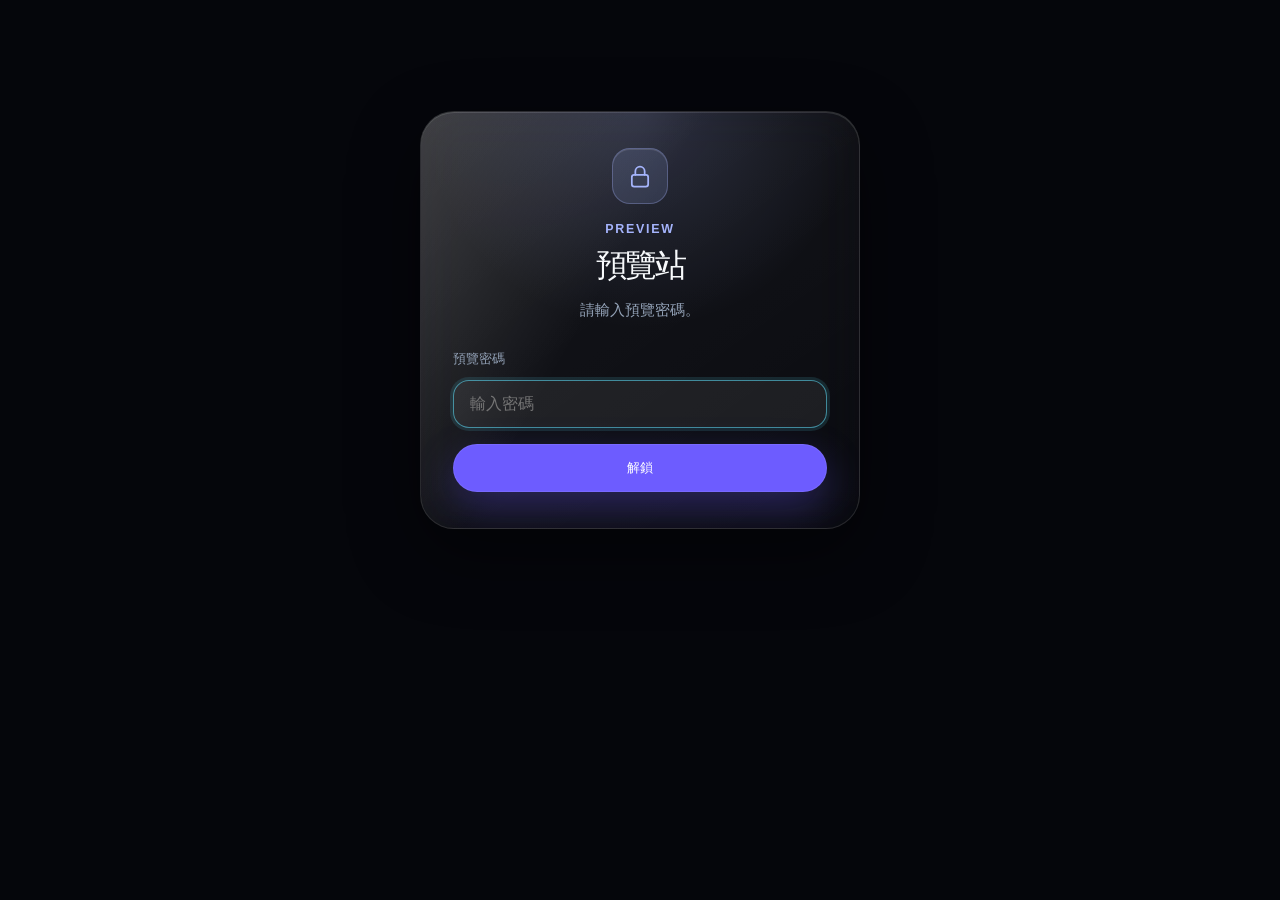
==== commit a4d86242: "Update preview site only from Website dev." ====
--- a/preview/index.html
+++ b/preview/index.html
@@ -5,14 +5,18 @@
     <meta name="viewport" content="width=device-width, initial-scale=1.0" />
     <meta
       name="description"
-      content="ConGaAI 幫企業把專用 AI 運算留在自己的機房：GPU 推論群集、購機附贈 AI Forge、顧問建置。"
+      content="ConGaAI 建置地端推論基礎設施：Basic 工作站、Pro DGX Spark、Ultra 機櫃群集；AI Forge 隨硬體提供。"
     />
-    <meta property="og:title" content="ConGaAI" />
+    <meta property="og:title" content="ConGaAI · 地端推論基礎設施" />
     <meta
       property="og:description"
-      content="地端 GPU 群集、購機附贈的 AI Forge、以及從選機到上線的顧問。"
+      content="依工作負載選 GPU。權重與資料留在現場。Basic / Pro（DGX Spark）/ Ultra。"
     />
     <meta property="og:type" content="website" />
+    <meta property="og:url" content="https://congaai.github.io/" />
+    <meta name="theme-color" content="#070a12" />
+    <meta name="robots" content="noindex, nofollow" />
+    <link rel="canonical" href="https://congaai.github.io/" />
     <base href="/preview/" />
     <script>
       (function () {
@@ -38,11 +42,16 @@
       rel="stylesheet"
     />
     <link rel="icon" type="image/svg+xml" href="/preview/favicon.svg" />
-    <title>ConGaAI</title>
-    <script type="module" crossorigin src="/preview/assets/index-CJIvy-cw.js"></script>
-    <link rel="stylesheet" crossorigin href="/preview/assets/index-BpoXp3AP.css">
+    <title>ConGaAI · 地端推論基礎設施</title>
+    <script type="module" crossorigin src="/preview/assets/index-DQmg2mRb.js"></script>
+    <link rel="stylesheet" crossorigin href="/preview/assets/index-CxJQdZ3L.css">
+      <meta http-equiv="Content-Security-Policy" content="default-src 'self'; script-src 'self' 'unsafe-inline'; style-src 'self' 'unsafe-inline' https://fonts.googleapis.com; font-src 'self' https://fonts.gstatic.com data:; img-src 'self' data:; connect-src 'self'; base-uri 'self'; form-action 'self'; frame-ancestors 'none'; object-src 'none';">
   </head>
   <body>
+    <noscript>
+      ConGaAI 需要 JavaScript 才能顯示產品與文件。請在瀏覽器啟用後重新整理。 /
+      This site needs JavaScript. Enable it and reload.
+    </noscript>
     <div id="root"></div>
   </body>
 </html>
--- a/preview/assets/index-CxJQdZ3L.css
+++ b/preview/assets/index-CxJQdZ3L.css
@@ -0,0 +1 @@
+:root,[data-theme=dark]{color:#f7fbff;font-synthesis:none;text-rendering:optimizelegibility;-webkit-font-smoothing:antialiased;--font-ui:"Inter", "Noto Sans TC", "Noto Sans SC", "Noto Sans JP", Arial, -apple-system, BlinkMacSystemFont, "Segoe UI", "PingFang TC", "Microsoft JhengHei", sans-serif;--font-display:"Space Grotesk", "Inter", "Noto Sans TC", "Noto Sans SC", "Noto Sans JP", Arial, sans-serif;--font-doc:"Inter", "Noto Sans TC", "Noto Sans SC", "Noto Sans JP", Arial, -apple-system, BlinkMacSystemFont, "Segoe UI", "PingFang TC", "Microsoft JhengHei", sans-serif;--font-mono:"JetBrains Mono", ui-monospace, "Cascadia Code", "SF Mono", Menlo, Consolas, monospace;--bg:#070a12;--card:#ffffff14;--card-strong:#ffffff24;--line:#ffffff29;--muted:#aab6d3;--text:#f7fbff;--cyan:#a5b4fc;--violet:#8b7cff;--pink:#c4b5fd;--green:#72f2b2;--star:167, 139, 250;--accent-text:#c4b5fd;--shadow:0 24px 80px #0000006b;--nav-bg:#070a12b3;--brand-text:#06111d;--body-gradient:radial-gradient(circle at top left, #5de4ff2e, transparent 34rem), radial-gradient(circle at 80% 8%, #a88bff33, transparent 36rem), linear-gradient(135deg, #050814 0%, #0b1020 52%, #080710 100%);--ambient-one:#5de4ff3d;--ambient-two:#ff75c838;--markdown-text:#dce4f8;--markdown-pre-bg:#00000059;--markdown-pre-text:#e8edf8;--nav-link:#d9e4ff;--nav-link-hover:#fff;--nav-link-hover-bg:#ffffff1a;--button-ghost-bg:#ffffff12;--button-ghost-text:#fff;--input-bg:#ffffff0a;--input-text:var(--text);--brand-border:#ffffff47;--table-head-bg:#ffffff0d;--table-row-even:#ffffff05;--spinner-track:#ffffff1f;--blockquote-bg:#a88bff14;--code-bg:#72f2b214;--nav-bg-solid:#070a12f5;--site-gutter:clamp(14px, 3.5vw, 24px);--docs-sticky-top:96px;background:#070a12;font-family:Inter,Noto Sans TC,Noto Sans SC,Noto Sans JP,Arial,-apple-system,BlinkMacSystemFont,Segoe UI,PingFang TC,Microsoft JhengHei,sans-serif}[data-theme=light]{color:#0c1a2e;--bg:#fff;--card:#ffffffe0;--card-strong:#f4f9fff5;--line:#0c1a2e1f;--muted:#5b7190;--text:#0c1a2e;--cyan:#4f46e5;--violet:#6d5cff;--pink:#7c3aed;--green:#169a62;--star:99, 102, 241;--accent-text:#5b4cff;--shadow:0 24px 60px #2f9bff24;--nav-bg:#ffffffd1;--brand-text:#fff;--body-gradient:radial-gradient(circle at top left, #2f9bff29, transparent 34rem), radial-gradient(circle at 80% 8%, #ff9a4d24, transparent 36rem), linear-gradient(135deg, #fff 0%, #f4f9ff 52%, #fff7f0 100%);--ambient-one:#2f9bff2e;--ambient-two:#ff9a4d29;--markdown-text:#24344d;--markdown-pre-bg:#f4f9fff2;--markdown-pre-text:#0c1a2e;--nav-link:#244060;--nav-link-hover:#0c1a2e;--nav-link-hover-bg:#2f9bff1f;--button-ghost-bg:#2f9bff14;--button-ghost-text:#0c1a2e;--input-bg:#fff;--input-text:#0c1a2e;--brand-border:#2f9bff47;--table-head-bg:#2f9bff14;--table-row-even:#2f9bff0a;--spinner-track:#0c1a2e1f;--blockquote-bg:#2f9bff14;--code-bg:#2f9bff14;--nav-bg-solid:#fffffff5;--site-gutter:clamp(14px, 3.5vw, 24px);--docs-sticky-top:96px;background:#fff}*{box-sizing:border-box}html{scroll-behavior:smooth;overflow-wrap:anywhere;overflow-x:clip}@media (prefers-reduced-motion:reduce){html{scroll-behavior:auto}}body{min-width:320px;color:var(--text);font-family:var(--font-ui);background:var(--bg);margin:0;overflow-x:clip}.page-backdrop{z-index:-1;pointer-events:none;position:fixed;inset:0;overflow:hidden}.page-backdrop-gradient{background:var(--body-gradient);position:absolute;inset:0}.page-backdrop-glow{filter:blur(48px);opacity:.34;border-radius:999px;width:min(28rem,70vw);height:min(28rem,70vw);position:absolute}.page-backdrop-glow-one{background:var(--ambient-one);top:12%;left:max(-12rem,-20vw)}.page-backdrop-glow-two{background:var(--ambient-two);bottom:8%;right:max(-12rem,-20vw)}@media (width<=768px){.page-backdrop-glow{opacity:.22;filter:blur(36px)}}a{color:inherit;text-decoration:none}button,a{-webkit-tap-highlight-color:transparent}.site-shell{z-index:0;width:min(1180px, calc(100% - var(--site-gutter) * 2));margin:0 auto;position:relative}.ambient{z-index:-1;filter:blur(28px);opacity:.35;pointer-events:none;border-radius:999px;width:28rem;height:28rem;position:fixed}.ambient-one{background:var(--ambient-one);top:18%;left:-14rem}.ambient-two{background:var(--ambient-two);bottom:12%;right:-14rem}.nav{z-index:20;border:1px solid var(--line);background:var(--nav-bg);box-shadow:var(--shadow);-webkit-backdrop-filter:blur(24px);backdrop-filter:blur(24px);border-radius:28px;justify-content:space-between;align-items:center;gap:24px;margin:16px 0 48px;padding:14px;display:flex;position:sticky;top:16px}.nav-right{align-items:center;gap:12px;min-width:0;display:flex}.pref-controls{flex-shrink:0;align-items:center;gap:8px;display:inline-flex}.pref-toggle{border:1px solid var(--line);min-width:42px;height:38px;color:var(--text);font:inherit;background:var(--card);cursor:pointer;border-radius:14px;place-items:center;padding:0 12px;font-size:.82rem;font-weight:600;transition:border-color .2s,background .2s,transform .2s;display:inline-grid}.pref-toggle:hover{background:var(--card-strong);border-color:#5de4ff73;transform:translateY(-1px)}.pref-toggle-theme{font-size:1rem}.brand{align-items:center;gap:12px;display:inline-flex}.brand-mark{background:var(--violet);color:#fff;letter-spacing:-.05em;border:0;border-radius:12px;place-items:center;width:40px;height:40px;font-weight:800;display:grid}.brand strong,.brand small{display:block}.brand strong{font-size:.98rem}.brand small{color:var(--muted);font-size:.78rem}.nav-links{align-items:center;gap:6px;display:flex}.nav-links a{color:var(--nav-link);border-radius:999px;padding:10px 14px;font-size:.92rem;transition:background .18s,color .18s,transform .18s}.nav-links a:hover{background:var(--nav-link-hover-bg);color:var(--nav-link-hover);transform:translateY(-1px)}.site-version{color:var(--muted);letter-spacing:.04em;white-space:nowrap;font-family:JetBrains Mono,ui-monospace,monospace;font-size:.72rem}.section-grid{grid-template-columns:minmax(0,1.05fr) minmax(320px,.95fr);align-items:center;gap:46px;display:grid}.hero{min-height:auto;padding:24px 0 64px}.announcement{border:1px solid var(--line);color:#dfe8ff;background:#ffffff12;border-radius:999px;align-items:center;gap:10px;width:fit-content;margin-bottom:28px;padding:8px 12px 8px 8px;display:inline-flex;box-shadow:inset 0 1px #ffffff14}.announcement span{color:var(--cyan);background:#5de4ff29;border-radius:999px;padding:6px 10px;font-size:.8rem;font-weight:800}.eyebrow{color:var(--accent-text);letter-spacing:.18em;text-transform:uppercase;margin:0 0 14px;font-size:.78rem;font-weight:800}h1,h2,h3,p{margin-top:0}h1,h2{font-family:var(--font-display)}h1{letter-spacing:-.08em;max-width:780px;margin-bottom:24px;font-size:clamp(3rem,8vw,6.7rem);line-height:.92}h2{letter-spacing:-.06em;margin-bottom:18px;font-size:clamp(2rem,4vw,4.25rem);line-height:1}h3{letter-spacing:-.03em;margin-bottom:12px;font-size:1.35rem}.hero-description,.section-heading p,.process-item p,.service-card p,.team-card p,.contact-section p{color:var(--muted);font-size:1rem;line-height:1.8}.hero-description{max-width:660px;font-size:clamp(1.05rem,2vw,1.25rem)}.cta-row{flex-wrap:wrap;gap:14px;margin:34px 0;display:flex}.button{border:1px solid var(--line);cursor:pointer;border-radius:999px;justify-content:center;align-items:center;min-height:48px;padding:0 20px;font-weight:800;transition:transform .18s,box-shadow .18s,border-color .18s;display:inline-flex}.button:hover{transform:translateY(-2px)}.button-ghost{background:var(--button-ghost-bg);color:var(--button-ghost-text)}.metric-grid{grid-template-columns:repeat(3,minmax(0,1fr));gap:12px;display:grid}.metric-card,.service-card,.team-card,.testimonial-card,.contact-card,.floating-panel,.orbital-card,.process-item{border:1px solid var(--line);box-shadow:var(--shadow);-webkit-backdrop-filter:blur(22px);backdrop-filter:blur(22px);background:linear-gradient(145deg,#ffffff1f,#ffffff0e)}.metric-card{border-radius:24px;padding:18px}.metric-card strong,.metric-card span{display:block}.metric-card strong{margin-bottom:6px;font-size:1.45rem}.metric-card span{color:var(--muted);font-size:.9rem}.hero-copy{z-index:2;min-width:0;position:relative}.hero-diagram{isolation:isolate;border:1px solid var(--glass-edge);background:var(--glass);min-height:0;box-shadow:var(--shadow), var(--glass-inner);-webkit-backdrop-filter:blur(28px)saturate(160%);border-radius:32px;justify-items:center;gap:10px;padding:28px 22px;display:grid;position:relative;overflow:hidden}.hero-orbit{border:1px dashed color-mix(in srgb, var(--cyan) 35%, transparent);pointer-events:none;opacity:.55;border-radius:999px;animation:22s linear infinite rotateSlow;position:absolute;inset:8%}.hero-orbit-two{opacity:.28;animation-duration:16s;animation-direction:reverse;inset:18%}.diagram-node{z-index:1;border:1px solid var(--line);background:var(--glass-soft);text-align:center;border-radius:22px;justify-items:center;gap:4px;width:min(100%,280px);padding:14px 16px;display:grid;position:relative}.diagram-node strong{font-size:.98rem}.diagram-node small{color:var(--muted);font-size:.78rem}.diagram-icon{width:44px;height:44px;color:var(--cyan);place-items:center;margin-bottom:4px;display:grid}.diagram-icon svg{width:32px;height:32px}.gpu-row,.pc-row{gap:8px;margin-top:8px;display:flex}.gpu-row i,.pc-row b{background:linear-gradient(135deg, var(--cyan), var(--violet));border-radius:4px;display:block}.gpu-row i{width:28px;height:14px;animation:1.6s ease-in-out infinite gpuPulse}.gpu-row i:nth-child(2){animation-delay:.2s}.gpu-row i:nth-child(3){animation-delay:.4s}.pc-row b{opacity:.75;width:18px;height:14px;animation:4s ease-in-out infinite float}.pc-row b:nth-child(2){animation-delay:-1.2s}.diagram-beam{z-index:1;gap:4px;width:4px;height:28px;display:grid;position:relative}.diagram-beam span{background:var(--cyan);border-radius:999px;width:6px;height:6px;margin-left:-1px;animation:1.4s ease-in-out infinite packet;display:block}.diagram-beam span:nth-child(2){animation-delay:.25s}.diagram-beam span:nth-child(3){animation-delay:.5s}.card-icon{width:52px;height:52px;color:var(--cyan);background:color-mix(in srgb, var(--cyan) 14%, transparent);border-radius:16px;place-items:center;margin-bottom:18px;display:grid}.card-icon svg{width:28px;height:28px}a.icon-card{color:inherit;transition:transform .18s,border-color .18s;display:block}a.icon-card:hover{transform:translateY(-4px)}.why-card{border:1px solid var(--glass-edge);background:var(--glass);box-shadow:var(--glass-inner);-webkit-backdrop-filter:blur(22px);backdrop-filter:blur(22px);border-radius:28px;justify-items:start;gap:12px;padding:24px;display:grid}.why-card h3{margin:0;font-size:1.15rem}@keyframes gpuPulse{0%,to{opacity:.35;transform:scaleY(.85)}50%{opacity:1;transform:scaleY(1)}}@keyframes packet{0%{opacity:0;transform:translateY(-6px)}40%{opacity:1}to{opacity:0;transform:translateY(14px)}}.hero-visual:before{aspect-ratio:1;content:"";background-color:#0000;background-image:linear-gradient(#ffffff0d 1px,#0000 1px),linear-gradient(90deg,#ffffff0d 1px,#0000 1px);background-position:0 0,0 0;background-repeat:repeat,repeat;background-size:42px 42px;background-attachment:scroll,scroll;background-origin:padding-box,padding-box;background-clip:border-box,border-box;border:1px solid #ffffff1a;border-radius:999px;width:90%;animation:28s linear infinite rotateSlow;position:absolute;-webkit-mask-image:radial-gradient(circle,#000 52%,#0000 74%);mask-image:radial-gradient(circle,#000 52%,#0000 74%)}.orbital-card{z-index:2;text-align:center;border-radius:44px;place-items:center;width:min(360px,82vw);min-height:360px;padding:38px;animation:5s ease-in-out infinite float;display:grid;position:relative}.orbital-card span{color:var(--muted);font-weight:700}.orbital-card strong{letter-spacing:-.07em;max-width:260px;font-size:clamp(2.3rem,5vw,4.2rem);line-height:.95}.pulse-dot{background:radial-gradient(circle at 32% 28%, #fff, transparent 18%), linear-gradient(135deg, var(--cyan), var(--pink));border-radius:999px;width:74px;height:74px;animation:2.4s ease-in-out infinite pulse;box-shadow:0 0 #5de4ff73}.floating-panel{z-index:3;border-radius:24px;gap:4px;width:190px;padding:18px;animation:6s ease-in-out infinite float;display:grid;position:absolute}.floating-panel span{color:var(--cyan);font-size:.82rem;font-weight:900}.floating-panel small{color:var(--muted)}.panel-one{top:80px;right:16px}.panel-two{animation-delay:-2s;bottom:130px;left:12px}.panel-three{animation-delay:-4s;bottom:58px;right:72px}.logo-strip{border:1px solid var(--line);background:#ffffff0f;border-radius:28px;grid-template-columns:repeat(3,1fr);gap:12px;margin-bottom:90px;padding:12px;display:grid}.logo-strip span{color:#d9e4ff;text-align:center;background:#ffffff0e;border-radius:20px;padding:20px;font-size:clamp(1rem,2vw,1.4rem);font-weight:900}.section{padding:92px 0}.section-heading{max-width:780px;margin-bottom:34px}.cards{gap:18px;display:grid}.three-columns{grid-template-columns:repeat(3,minmax(0,1fr))}.two-columns{grid-template-columns:repeat(2,minmax(0,1fr))}.service-card,.team-card,.testimonial-card{border-radius:32px;padding:28px;position:relative;overflow:hidden}.service-card:before,.team-card:before,.testimonial-card:before{content:"";opacity:0;background:radial-gradient(circle at 100% 0,#5de4ff26,#0000 38%);transition:opacity .22s;position:absolute;inset:0}.service-card:hover:before,.team-card:hover:before,.testimonial-card:hover:before{opacity:1}.card-index{color:var(--cyan);margin-bottom:40px;font-weight:900;display:inline-flex}.service-card ul{flex-wrap:wrap;gap:8px;margin:24px 0 0;padding:0;list-style:none;display:flex}.service-card li{color:#dce6ff;background:#ffffff0f;border:1px solid #ffffff1f;border-radius:999px;padding:8px 10px;font-size:.86rem}.process-section{grid-template-columns:.8fr 1fr;align-items:start;gap:44px;display:grid}.process-list{gap:14px;display:grid}.process-item{border-radius:28px;grid-template-columns:70px 1fr;gap:20px;padding:22px;display:grid}.process-item>span{width:54px;height:54px;color:var(--cyan);background:#5de4ff1f;border-radius:18px;place-items:center;font-weight:900;display:grid}.team-card{grid-template-columns:auto 1fr;gap:20px;display:grid}.avatar{color:#07101f;background:linear-gradient(135deg,#5de4ffe6,#ff75c8e6);border-radius:26px;place-items:center;width:82px;height:82px;font-size:2rem;font-weight:950;display:grid;overflow:hidden}.avatar img{object-fit:cover;width:100%;height:100%}.team-card span{color:var(--cyan);margin-bottom:12px;font-weight:800;display:inline-flex}.testimonial-section{padding-top:20px}.testimonial-card{margin:0}.testimonial-card blockquote{color:#eef5ff;margin:0 0 24px;font-size:clamp(1.15rem,2vw,1.55rem);line-height:1.6;position:relative}.testimonial-card figcaption{color:var(--muted);gap:4px;display:grid}.testimonial-card strong{color:#fff}.contact-section{box-shadow:var(--shadow);background:radial-gradient(circle at 0 0,#5de4ff33,#0000 34%),linear-gradient(145deg,#ffffff1f,#ffffff0e);border:1px solid #5de4ff42;border-radius:42px;grid-template-columns:1fr minmax(280px,420px);align-items:stretch;gap:28px;margin:72px 0 32px;padding:clamp(28px,5vw,54px);display:grid}.contact-section small{color:#d7e1fb}.contact-card span{color:var(--cyan);text-transform:uppercase;letter-spacing:.14em;font-weight:900}.contact-card>a:not(.button){letter-spacing:-.04em;word-break:break-word;font-size:clamp(1.3rem,3vw,2rem);font-weight:900}.footer{color:var(--muted);justify-content:space-between;gap:18px;padding:28px 0 44px;display:flex}.reveal{animation:.72s cubic-bezier(.2,.72,.2,1) both reveal;animation-delay:var(--delay,0s)}.delay-1{--delay:.12s}@keyframes reveal{0%{opacity:0;transform:translateY(24px)scale(.98)}to{opacity:1;transform:translateY(0)scale(1)}}@keyframes float{0%,to{transform:translateY(0)}50%{transform:translateY(-16px)}}@keyframes pulse{0%,to{box-shadow:0 0 #5de4ff6b}50%{box-shadow:0 0 0 18px #5de4ff00}}@keyframes drift{0%{transform:translate(0,0)scale(1)}to{transform:translate(28px,-22px)scale(1.08)}}@keyframes rotateSlow{to{transform:rotate(360deg)}}@media (prefers-reduced-motion:reduce){*,:before,:after{scroll-behavior:auto!important;transition-duration:1ms!important;animation-duration:1ms!important;animation-iteration-count:1!important}}@media (width<=920px){.nav{flex-direction:column;align-items:flex-start}.nav-right{flex-direction:column;align-items:stretch;width:100%}.nav-links{width:100%;overflow-x:auto}.pref-controls{justify-content:flex-end}.section-grid,.process-section,.contact-section,.three-columns,.two-columns{grid-template-columns:1fr}.hero{min-height:auto}.hero-diagram{min-height:0}}@media (width<=640px){.site-shell{width:min(100% - var(--site-gutter) * 2, 1180px)}.nav{border-radius:22px;margin-bottom:28px;top:10px}.announcement{border-radius:22px;flex-direction:column;align-items:flex-start}h1{font-size:clamp(2.7rem,16vw,4.7rem)}.metric-grid,.logo-strip,.process-item,.team-card{grid-template-columns:1fr}.hero{min-height:auto}.orbital-card{min-height:300px}.floating-panel{width:168px;padding:14px}.panel-one{top:18px;right:0}.panel-two{bottom:92px;left:0}.panel-three{bottom:18px;right:20px}.section{padding:64px 0}.footer{flex-direction:column}}:root,[data-theme=dark]{--bg:#05060b;--card:#ffffff0d;--card-strong:#ffffff17;--line:#ffffff1a;--text:#f8fafc;--muted:#94a3b8;--cyan:#a5b4fc;--violet:#6d5cff;--pink:#c4b5fd;--green:#34d399;--star:167, 139, 250;--accent-text:#c4b5fd;--glass:linear-gradient(145deg, #ffffff12, #ffffff06);--glass-soft:linear-gradient(145deg, #ffffff0f, #ffffff05);--glass-edge:#ffffff1f;--glass-inner:inset 0 1px 0 #ffffff1f;--shadow:0 24px 70px #00000073;--nav-bg:#05060bb8;--nav-bg-solid:#05060bf0;--body-gradient:radial-gradient(circle at 50% -10%, #6d5cff47, transparent 42rem), radial-gradient(circle at 12% 18%, #a5b4fc1a, transparent 28rem), linear-gradient(180deg, #05060b 0%, #070811 100%);--ambient-one:#6d5cff52;--ambient-two:#a5b4fc29;--markdown-text:#e0e8fb;--markdown-pre-bg:#02071285;--input-bg:#ffffff12;--button-ghost-bg:#ffffff0d}[data-theme=light]{--bg:#f7fbff;--card:#ffffffa8;--card-strong:#ffffffd1;--line:#36577e29;--text:#0b1728;--muted:#566f92;--cyan:#188fe8;--violet:#8b67ff;--pink:#d84f98;--green:#0b9461;--glass:linear-gradient(145deg, #ffffffeb, #ffffff8a);--glass-soft:linear-gradient(145deg, #ffffffb8, #ffffff5c);--glass-edge:#ffffffe6;--glass-inner:inset 0 1px 0 #fffffff2, inset 0 -1px 0 #2f9bff14;--shadow:0 30px 90px #2f69aa29, 0 8px 24px #1b43761a;--nav-bg:#ffffffa3;--nav-bg-solid:#ffffffeb;--body-gradient:radial-gradient(circle at 8% 8%, #2f9bff33, transparent 30rem), radial-gradient(circle at 80% 8%, #8b67ff29, transparent 34rem), radial-gradient(circle at 72% 84%, #ff9a4d21, transparent 34rem), linear-gradient(145deg, #f8fcff 0%, #eef6ff 48%, #fff8f0 100%);--ambient-one:#2f9bff33;--ambient-two:#ff9a4d29;--markdown-text:#22334e;--markdown-pre-bg:#ffffffc7;--input-bg:#ffffffb8;--button-ghost-bg:#ffffff8a}body{min-height:100dvh}.page-backdrop-gradient:after{opacity:.46;content:"";background-image:linear-gradient(#ffffff0b 1px,#0000 1px),linear-gradient(90deg,#ffffff0a 1px,#0000 1px);background-size:72px 72px;position:absolute;inset:0;-webkit-mask-image:linear-gradient(#000,#0000 82%);mask-image:linear-gradient(#000,#0000 82%)}[data-theme=light] .page-backdrop-gradient:after{opacity:.58;background-image:linear-gradient(#185ca00d 1px,#0000 1px),linear-gradient(90deg,#185ca00b 1px,#0000 1px)}.page-backdrop-glow{filter:blur(68px)saturate(135%);opacity:.44}.site-shell{width:min(1240px, calc(100% - var(--site-gutter) * 2))}.nav,.metric-card,.service-card,.team-card,.testimonial-card,.contact-card,.floating-panel,.orbital-card,.process-item,.contact-section,.logo-strip{border-color:var(--glass-edge);background:var(--glass);box-shadow:var(--shadow), var(--glass-inner);-webkit-backdrop-filter:blur(28px)saturate(160%)}.nav{top:max(14px, env(safe-area-inset-top));border-radius:18px;margin:18px 0 32px;padding:10px 12px}.brand-mark,.pref-toggle,.button,.service-card li{box-shadow:var(--glass-inner)}.pref-toggle,.button-ghost,.service-card li,.logo-strip span{background:var(--glass-soft)}.button-primary{border-color:color-mix(in srgb, var(--violet) 40%, white 8%);background:var(--violet);color:#fff;box-shadow:0 16px 40px color-mix(in srgb, var(--violet) 32%, transparent)}[data-theme=light] .button-primary{color:#fff}.nav-links a,.pref-toggle,.button,.docs-mobile-toggle{transform:translateZ(0)}.nav-links a:hover,.pref-toggle:hover,.button:hover{transform:translateY(-2px)scale(1.01)}@supports not ((-webkit-backdrop-filter:blur(1px)) or (backdrop-filter:blur(1px))){.nav,.metric-card,.service-card,.team-card,.testimonial-card,.contact-card,.floating-panel,.orbital-card,.process-item,.contact-section,.logo-strip,.arch-card,.hw-panel,.hero-diagram,.why-card{background:var(--card-strong)}}[data-theme=light] .service-card li{color:var(--text);border-color:var(--line);background:#2f9bff14}[data-theme=light] .announcement,[data-theme=light] .logo-strip span{color:var(--text)}@media (width<=768px){:root,[data-theme=dark],[data-theme=light]{--site-gutter:clamp(12px, 4vw, 18px)}.nav{margin-top:max(10px, env(safe-area-inset-top));-webkit-backdrop-filter:blur(22px)saturate(145%)}}.nav-links a.is-active{background:var(--nav-link-hover-bg);color:var(--nav-link-hover)}.pref-locale-wrap{display:inline-flex}.pref-locale{appearance:none;background-image:linear-gradient(45deg,#0000 50%,currentColor 50%),linear-gradient(135deg,currentColor 50%,#0000 50%);background-position:calc(100% - 16px) 16px,calc(100% - 11px) 16px;background-repeat:no-repeat;background-size:5px 5px;min-width:96px;padding-right:22px}.visually-hidden{clip:rect(0, 0, 0, 0);white-space:nowrap;width:1px;height:1px;position:absolute;overflow:hidden}.marketing-page .hero,.marketing-page .section,.contact-page{scroll-margin-top:108px}.marketing-page h2{letter-spacing:-.04em;font-size:clamp(1.6rem,3vw,2.4rem)}.marketing-page .hero-title{letter-spacing:-.05em;max-width:12ch;font-size:clamp(2.1rem,5.4vw,3.6rem);line-height:1.08}.section-note{max-width:72ch;color:var(--muted);margin:18px 0 0;font-size:.92rem;line-height:1.7}.arch-flow{grid-template-columns:repeat(3,minmax(0,1fr));gap:16px;margin:0;padding:0;list-style:none;display:grid}.arch-card{border:1px solid var(--glass-edge);background:var(--glass);min-height:220px;box-shadow:var(--shadow), var(--glass-inner);-webkit-backdrop-filter:blur(28px)saturate(160%);border-radius:28px;align-content:start;gap:8px;padding:24px;display:grid}.arch-card>span{color:var(--cyan);letter-spacing:.08em;font-weight:800}.arch-card small{color:var(--muted);letter-spacing:.12em;text-transform:uppercase;font-size:.78rem}.arch-card strong{font-size:1.2rem}.arch-card p{color:var(--muted);margin:0;line-height:1.7}.hw-panel{border:1px solid var(--glass-edge);background:var(--glass);box-shadow:var(--shadow), var(--glass-inner);-webkit-backdrop-filter:blur(28px)saturate(160%);border-radius:28px;overflow:auto}.hw-table{border-collapse:collapse;width:100%;font-size:.95rem}.hw-table th,.hw-table td{border-bottom:1px solid var(--line);text-align:left;vertical-align:top;padding:16px 18px}.hw-table thead th{background:var(--table-head-bg);color:var(--muted);letter-spacing:.08em;text-transform:uppercase;font-size:.78rem;font-weight:700}.hw-table tbody th{white-space:nowrap;font-weight:800}.hw-table tbody tr:last-child th,.hw-table tbody tr:last-child td{border-bottom:0}.hw-table code{font-family:var(--font-mono);background:var(--code-bg);font-size:.86rem}.product-card-cta{margin-top:22px}.product-siblings{flex-wrap:wrap;gap:8px;margin:8px 0 36px;display:flex}.product-sibling{border:1px solid var(--line);color:var(--nav-link);background:var(--glass-soft);border-radius:999px;padding:8px 14px;font-size:.88rem;font-weight:700}.product-sibling.is-active{border-color:color-mix(in srgb, var(--cyan) 40%, var(--line));color:var(--text)}.product-detail .section-heading{margin-top:48px}.product-body{margin:28px 0 8px}.product-detail .cta-row{margin-top:28px}.gary-card{max-width:720px}.gary-card .button{margin-top:16px}.contact-page{padding-bottom:48px}.contact-page h1{letter-spacing:-.05em;max-width:18ch;font-size:clamp(2.2rem,5vw,3.6rem);line-height:1.1}.contact-card{border-radius:32px;align-content:start;gap:10px;padding:28px;display:grid}.contact-card span{color:var(--cyan);letter-spacing:.14em;text-transform:uppercase;font-size:.78rem;font-weight:800}.contact-card strong{font-size:1.6rem}.contact-card a{color:var(--text);word-break:break-all}.contact-card .button{justify-self:start;margin-top:12px}.text-link{color:var(--cyan);margin-top:16px;font-weight:700;display:inline-flex}.footer-links{flex-wrap:wrap;gap:16px;display:flex}.team-card h2{letter-spacing:-.04em;font-size:1.6rem}.footer-privacy{max-width:36rem;margin:8px 0 0;font-size:.85rem;line-height:1.6}.skip-link{z-index:20;background:var(--violet);color:#fff;border-radius:12px;align-items:center;min-height:44px;padding:8px 16px;font-weight:700;display:inline-flex;position:absolute;top:-120px;left:16px}.skip-link:focus,.skip-link:focus-visible{outline-offset:3px;outline:2px solid #fff;top:12px}.site-main:focus{outline:none}.site-main:focus-visible{outline:2px solid var(--violet);outline-offset:4px}.status-screen{place-items:center;min-height:60vh;display:grid}.status-panel{border:1px solid var(--line);background:color-mix(in srgb, var(--card) 80%, transparent);border-radius:24px;max-width:40rem;margin:40px auto;padding:32px 28px}.status-panel h1{margin-bottom:12px}.status-panel p{color:var(--muted);line-height:1.7}.status-panel .cta-row,.status-panel .button{margin-top:8px}.nav-links a,.pref-toggle,.docs-mobile-toggle,.docs-tree-toggle,.footer-links a{min-width:24px;min-height:24px}@media (width<=920px){.arch-flow,.contact-page-grid,.three-columns,.footer{grid-template-columns:1fr}.footer{display:grid}}.starfield{pointer-events:none;opacity:.9;width:100%;height:100%;position:absolute;inset:0}[data-theme=light] .starfield{opacity:.28}.page-backdrop-aurora{filter:blur(12px);pointer-events:none;background:radial-gradient(at 50% 0,#6d5cff61,#0000 58%),radial-gradient(at 18% 20%,#5de4ff1f,#0000 42%);height:42rem;animation:18s ease-in-out infinite auroraDrift;position:absolute;inset:-20% 10% auto}.home-hero{text-align:center;justify-items:center;min-height:0;padding:8px 0 4px;display:grid}.hero-badge{border:1px solid color-mix(in srgb, var(--violet) 45%, transparent);color:var(--text);background:color-mix(in srgb, var(--violet) 16%, transparent);letter-spacing:.02em;border-radius:999px;align-items:center;gap:10px;margin:0 0 18px;padding:8px 16px 8px 12px;font-size:.82rem;font-weight:600;display:inline-flex}.pulse-dot{background:var(--violet);width:8px;height:8px;box-shadow:0 0 0 0 color-mix(in srgb, var(--violet) 70%, transparent);border-radius:999px;animation:1.8s ease-out infinite pulseDot}.home-hero .hero-title{max-width:22ch;font-family:var(--font-display);letter-spacing:-.055em;text-wrap:balance;gap:4px;margin:0 auto 14px;font-size:clamp(2.2rem,5.6vw,4rem);font-weight:700;line-height:1.08;display:grid}.home-hero .hero-title span{display:block}.home-hero .hero-title em{color:var(--accent-text);font-style:normal}.home-hero .hero-description{max-width:42rem;margin:0 auto;font-size:clamp(1rem,1.8vw,1.18rem);line-height:1.7}.hero-cta .button-ghost{border-color:color-mix(in srgb, var(--text) 22%, transparent);background:0 0}.marketing-page h1,.marketing-page h2{font-family:var(--font-display)}.hero-cta{justify-content:center;margin:20px 0 22px}.home-hero .metric-grid{width:min(100%,760px)}.home-hero .metric-card{text-align:left;background:color-mix(in srgb, var(--bg) 40%, transparent);border-radius:18px;padding:20px 22px}.home-hero .metric-card strong{font-family:var(--font-display);letter-spacing:-.04em;font-size:1.55rem}.section-heading-center{text-align:center}.section-heading-center h2{max-width:22ch}.section-heading-center p{max-width:42rem;color:var(--muted)}.hero-stage{isolation:isolate;border:1px solid var(--line);background:radial-gradient(at 50% 120%,#6d5cff3d,#0000 55%),linear-gradient(#ffffff08,#0000 42%),#07080f;border-radius:28px;min-height:420px;margin:18px 0 12px;padding:24px 16px 18px;position:relative;overflow:hidden}.stage-scene{z-index:1;grid-template-columns:1.1fr .8fr 1.2fr;align-items:end;gap:8px;min-height:330px;display:grid;position:relative}.stage-glow{filter:blur(46px);pointer-events:none;background:#6d5cff80;width:240px;height:150px;position:absolute;bottom:16%;left:10%}.gpu-tower,.pc-cluster,.agent-dock{justify-items:center;gap:14px;display:grid}.stage-label{text-align:center;justify-items:center;gap:2px;display:grid}.stage-label strong{font-size:.92rem}.stage-label small{color:var(--muted);font-size:.74rem}.stage-floor{pointer-events:none;background-image:linear-gradient(#818cf82e 1px,#0000 1px),linear-gradient(90deg,#818cf824 1px,#0000 1px);background-size:48px 48px;animation:22s linear infinite floorDrift;position:absolute;inset:42% -10% -40%;transform:perspective(600px)rotateX(62deg);-webkit-mask-image:linear-gradient(#0000,#000 30% 70%,#0000);mask-image:linear-gradient(#0000,#000 30% 70%,#0000)}.stage-scan{pointer-events:none;background:linear-gradient(90deg,#0000,#a78bfa1f,#0000);width:28%;animation:5.5s ease-in-out infinite scanSweep;position:absolute;inset:0 auto 0 0}.stage-links{z-index:0;width:auto;height:auto;position:absolute;inset:12% 4% 22%;overflow:visible}.stage-path{fill:none;stroke:color-mix(in srgb, var(--violet) 55%, white 10%);stroke-width:1.4px;stroke-dasharray:6 10;opacity:.7;animation:2.2s linear infinite dashMove}.stage-packet{fill:#c4b5fd;offset-rotate:0deg;animation:2.8s linear infinite packetTravel}.stage-packet.p1{offset-path:path("M250 180 C 390 180, 430 90, 500 110")}.stage-packet.p2{offset-path:path("M250 180 C 390 180, 430 180, 500 180");animation-delay:.6s}.stage-packet.p3{offset-path:path("M500 180 C 640 180, 700 180, 760 180");animation-delay:1.1s}.gpu-chassis{background:linear-gradient(#1a1730,#0c0d16 58%);border:1px solid #c4b5fd47;border-radius:14px;gap:5px;width:min(100%,230px);margin-top:0;padding:10px;display:grid;transform:perspective(700px)rotateY(-16deg)rotateX(8deg);box-shadow:0 28px 50px #00000073,0 0 60px #6d5cff38}.gpu-blade{background:color-mix(in srgb, var(--violet) 12%, #0b0d14);height:18px;animation:2.4s ease-in-out infinite bladeGlow;animation-delay:calc(var(--i) * .16s);border-radius:5px;align-items:center;gap:8px;padding:0 8px;display:flex}.gpu-led{background:#72f2b2;border-radius:999px;width:6px;height:6px;box-shadow:0 0 8px #72f2b2}.gpu-bars{flex:1;gap:3px;height:7px;display:flex}.gpu-bars b{background:linear-gradient(90deg, var(--violet), #a5b4fc);transform-origin:0;border-radius:2px;flex:1;animation:1.5s ease-in-out infinite barPulse}.gpu-bars b:nth-child(2){animation-delay:.15s}.gpu-bars b:nth-child(3){animation-delay:.3s}.gpu-bars b:nth-child(4){animation-delay:.45s}.pc-stack{gap:10px;margin:0 0 12px;display:flex}.pc-stack span{background:linear-gradient(#a5b4fc47,#0c0e18e6 62%);border:1px solid #ffffff29;border-radius:8px 8px 4px 4px;width:64px;height:42px;animation:4.2s ease-in-out infinite float;position:relative;box-shadow:0 12px 24px #00000059}.pc-stack span:after{content:"";background:#ffffff2e;border-radius:0 0 4px 4px;width:22px;height:7px;position:absolute;bottom:-9px;left:50%;transform:translate(-50%)}.pc-stack span:nth-child(2){animation-delay:-1.2s}.pc-stack span:nth-child(3){animation-delay:-2.1s}.agent-window{border:1px solid var(--line);background:#07080d;border-radius:12px;width:min(100%,280px);margin-top:0;overflow:hidden;transform:perspective(700px)rotateY(12deg)rotateX(6deg);box-shadow:0 28px 50px #00000080,0 0 40px #6d5cff2e}.agent-window header{border-bottom:1px solid #ffffff14;align-items:center;gap:6px;padding:8px 10px;display:flex}.agent-window header i{background:#4b5563;border-radius:999px;width:7px;height:7px}.agent-window header i:first-child{background:#f87171}.agent-window header i:nth-child(2){background:#fbbf24}.agent-window header i:nth-child(3){background:#34d399}.agent-window header em{color:#94a3b8;font-size:.7rem;font-style:normal;font-family:var(--font-mono);margin-left:6px}.agent-window pre{color:#c4b5fd;min-height:4.6rem;font-family:var(--font-mono);white-space:pre-wrap;margin:0;padding:14px 14px 16px;font-size:.84rem}.agent-window .prompt{color:#34d399}.caret{vertical-align:text-bottom;background:#c4b5fd;width:7px;height:1em;margin-left:3px;animation:1s step-end infinite caretBlink;display:inline-block}.sku-grid,.why-grid{grid-template-columns:repeat(3,minmax(0,1fr));gap:16px;display:grid}.sku-card,.why-card{border:1px solid var(--line);background:color-mix(in srgb, var(--card) 80%, transparent);min-width:0;color:inherit;border-radius:22px;align-content:start;padding:24px;transition:transform .2s,border-color .2s,box-shadow .2s;display:grid}a.sku-card{cursor:pointer}.sku-card:hover,.sku-card:focus-visible{border-color:color-mix(in srgb, var(--violet) 55%, white 10%);transform:translateY(-4px);box-shadow:0 18px 48px #6d5cff38}.sku-card small{color:var(--accent-text);letter-spacing:.08em;text-transform:uppercase;font-size:.72rem;font-weight:700}.sku-card h2,.sku-card h3,.why-card h3{margin:10px 0 8px;font-size:1.2rem}.sku-card p{color:var(--muted);margin:0 0 18px}.sku-go{color:var(--text);font-size:.88rem;font-weight:700}.why-card{justify-items:start;gap:12px}.why-card h3{margin:0}.why-card p{color:var(--muted);margin:0;font-size:.95rem;line-height:1.7}#grades,#method,#hardware{scroll-margin-top:96px}.grade-grid{grid-template-columns:repeat(3,minmax(0,1fr));gap:16px;display:grid}.grade-card{border:1px solid var(--line);background:color-mix(in srgb, var(--card) 80%, transparent);min-width:0;color:inherit;border-radius:22px;align-content:start;gap:8px;padding:24px;text-decoration:none;transition:transform .2s,border-color .2s,box-shadow .2s;display:grid}a.grade-card{cursor:pointer}a.grade-card:hover,a.grade-card:focus-visible,.grade-card.is-featured{border-color:color-mix(in srgb, var(--violet) 55%, white 10%)}a.grade-card:hover,a.grade-card:focus-visible{transform:translateY(-4px);box-shadow:0 18px 48px #6d5cff38}.grade-card.is-featured{background:radial-gradient(ellipse at 100% 0%, #6d5cff38, transparent 55%), color-mix(in srgb, var(--card) 86%, transparent)}.grade-card small{color:var(--accent-text);letter-spacing:.12em;text-transform:uppercase;font-size:.72rem;font-weight:700}.grade-card h3{font-family:var(--font-display);letter-spacing:-.04em;margin:0;font-size:1.45rem}.grade-card code{width:fit-content;max-width:100%;color:var(--text);background:var(--code-bg);font-family:var(--font-mono);word-break:break-word;border-radius:8px;padding:4px 8px;font-size:.78rem;line-height:1.45;display:block}.grade-card p{color:var(--muted);margin:0;font-size:.95rem;line-height:1.65}.grade-fit{color:var(--text);margin-top:6px;font-size:.88rem;font-weight:600;line-height:1.55}.grade-meta{flex-wrap:wrap;gap:8px;margin:4px 0 0;padding:0;list-style:none;display:flex}.grade-meta li{border:1px solid var(--line);color:var(--muted);border-radius:999px;padding:4px 10px;font-size:.78rem;font-weight:600}.method-flow{grid-template-columns:repeat(3,minmax(0,1fr));gap:16px;margin:0;padding:0;list-style:none;display:grid}.method-card{border:1px solid var(--line);background:color-mix(in srgb, var(--card) 80%, transparent);border-radius:22px;align-content:start;gap:10px;min-height:200px;padding:24px;display:grid}.method-card>span{color:var(--violet);font-family:var(--font-display);letter-spacing:.08em;font-weight:700}.method-card h3{margin:0;font-size:1.15rem}.method-card p{color:var(--muted);margin:0;line-height:1.7}.gary-card-rich{align-items:start;max-width:880px;margin:0 auto}.gary-card-rich .eyebrow{margin-bottom:6px}.gary-card-rich h2{margin:0 0 6px}.team-role{color:var(--accent-text);margin-bottom:6px;font-weight:700;display:block}.team-credential{border:1px solid color-mix(in srgb, var(--violet) 40%, transparent);color:var(--text);background:color-mix(in srgb, var(--violet) 14%, transparent);letter-spacing:.04em;border-radius:999px;margin:0 0 12px;padding:4px 10px;font-size:.78rem;font-weight:700;display:inline-block}.gary-card-rich .button{margin-top:16px}.sku-points{flex-wrap:wrap;gap:8px;margin:4px 0 0;padding:0;list-style:none;display:flex}.sku-points li{border:1px solid var(--line);color:var(--muted);border-radius:999px;padding:4px 10px;font-size:.78rem;font-weight:600}.hw-grade-name{color:var(--muted);font-size:.82rem;font-weight:600}.product-detail .hero-title,.contact-page h1{max-width:22ch}.home-final-cta{border:1px solid var(--line);text-align:center;background:radial-gradient(ellipse at 50% 0%, #6d5cff38, transparent 60%), color-mix(in srgb, var(--card) 70%, transparent);border-radius:28px;justify-items:center;margin:24px 0 64px;padding:48px 24px;display:grid}.home-final-cta h2{max-width:18ch;margin-bottom:10px}.home-final-cta p{max-width:36rem;color:var(--muted)}.nav-cta{min-height:40px;padding:0 16px;font-size:.88rem}.button,.nav-links a,.sku-card,.grade-card,.pref-toggle{cursor:pointer}.button:focus-visible,.nav-links a:focus-visible,.sku-card:focus-visible,.grade-card:focus-visible,.pref-toggle:focus-visible,.pref-locale:focus-visible{outline:2px solid var(--violet);outline-offset:3px}@keyframes pulseDot{0%{box-shadow:0 0 0 0 color-mix(in srgb, var(--violet) 55%, transparent)}to{box-shadow:0 0 0 12px #0000}}@keyframes auroraDrift{0%,to{transform:translate(0,0)scale(1)}50%{transform:translate(4%,3%)scale(1.05)}}@keyframes floorDrift{to{background-position:0 48px,48px 0}}@keyframes scanSweep{0%{transform:translate(-30%)}to{transform:translate(380%)}}@keyframes dashMove{to{stroke-dashoffset:-64px}}@keyframes packetTravel{0%{offset-distance:0%;opacity:0}12%{opacity:1}to{offset-distance:100%;opacity:0}}@keyframes bladeGlow{0%,to{opacity:.55}50%{opacity:1}}@keyframes barPulse{0%,to{opacity:.45;transform:scaleX(.35)}50%{opacity:1;transform:scaleX(1)}}@keyframes caretBlink{50%{opacity:0}}@media (width<=920px){.stage-scene,.sku-grid,.why-grid,.grade-grid,.method-flow{grid-template-columns:1fr}.gpu-chassis,.agent-window{transform:none}.home-hero{min-height:auto}.home-hero .hero-title{max-width:12ch}.nav-cta{width:100%}.stage-links{display:none}}@media (prefers-reduced-motion:reduce){.starfield,.page-backdrop-aurora,.pulse-dot,.stage-floor,.stage-scan,.stage-path,.stage-packet,.gpu-blade,.gpu-bars b,.pc-stack span,.caret{animation:none!important}.caret{opacity:1}}.docs-shell{min-height:100dvh;padding-bottom:max(48px, env(safe-area-inset-bottom))}.docs-nav{margin-bottom:32px}.docs-gate-eyebrow{color:var(--cyan);letter-spacing:.14em;text-transform:uppercase;margin:0 0 10px;font-size:.78rem;font-weight:600}.docs-gate{place-items:center;min-height:min(72vh,640px);padding:24px 0;display:grid}.docs-gate-card{border:1px solid var(--line);background:var(--card-strong);width:min(440px,100%);box-shadow:var(--shadow);-webkit-backdrop-filter:blur(24px);backdrop-filter:blur(24px);text-align:center;border-radius:28px;padding:36px 32px}.docs-gate-icon{width:56px;height:56px;color:var(--cyan);background:#5de4ff1a;border-radius:18px;place-items:center;margin:0 auto 18px;display:grid}.docs-gate-icon svg{width:28px;height:28px}.docs-gate-card h1{margin:0 0 12px;font-size:clamp(1.5rem,4vw,2rem);line-height:1.2}.docs-gate-copy{color:var(--muted);margin:0 0 28px;font-size:.95rem;line-height:1.65}.docs-gate-form{text-align:left;gap:12px;display:grid}.docs-gate-form label{color:var(--muted);font-size:.82rem;font-weight:500}.docs-gate-form input{border:1px solid var(--line);width:100%;color:var(--input-text);font:inherit;background:var(--input-bg);border-radius:16px;padding:14px 16px;transition:border-color .2s,box-shadow .2s}.docs-gate-form input:focus{border-color:#5de4ff8c;outline:none;box-shadow:0 0 0 3px #5de4ff1f}.docs-gate-error{color:#ff8fab;margin:0;font-size:.88rem}.docs-gate-submit{width:100%;margin-top:4px}.docs-mobile-controls{display:none}.docs-layout{grid-template-columns:minmax(220px,260px) minmax(0,1fr);align-items:start;gap:clamp(16px,2.5vw,28px);padding:8px 0 48px;display:grid}.docs-layout-with-toc{grid-template-columns:minmax(220px,260px) minmax(0,1fr) minmax(180px,220px);gap:clamp(16px,2vw,24px)}.docs-sidebar,.docs-toc-sidebar{top:var(--docs-sticky-top);max-height:calc(100dvh - var(--docs-sticky-top) - 16px);overscroll-behavior:contain;scrollbar-width:thin;-webkit-overflow-scrolling:touch;position:sticky;overflow:auto}.docs-sidebar{border:1px solid var(--line);background:var(--card);-webkit-backdrop-filter:blur(16px);backdrop-filter:blur(16px);border-radius:22px;padding:16px 12px}.docs-main{min-width:0}.docs-toc-sidebar{padding:16px 0 16px 4px}.docs-tree-label{color:var(--muted);letter-spacing:.12em;text-transform:uppercase;margin:0 0 12px;padding:0 8px;font-size:.72rem;font-weight:600}.docs-tree-root,.docs-tree-children{margin:0;padding:0;list-style:none}.docs-tree-children,.docs-tree-node+.docs-tree-node{margin-top:2px}.docs-tree-row{width:100%;min-height:34px;padding:6px 8px;padding-left:calc(8px + var(--tree-depth,0) * 14px);text-align:left;border-radius:12px;align-items:flex-start;gap:6px;display:flex}.docs-tree-toggle{width:24px;height:24px;color:var(--muted);cursor:pointer;background:0 0;border:none;border-radius:8px;flex:0 0 24px;place-items:center;margin-top:1px;padding:0;transition:color .15s,background .15s;display:grid}.docs-tree-toggle.is-open .docs-tree-chevron{transform:rotate(90deg)}.docs-tree-toggle-spacer{pointer-events:none;opacity:0}.docs-tree-chevron{width:14px;height:14px;transition:transform .15s}.docs-tree-folder-btn{min-width:0;color:var(--text);font:inherit;cursor:pointer;background:0 0;border:none;flex:1;align-items:flex-start;gap:8px;padding:0 8px 0 0;font-size:.9rem;font-weight:600;transition:color .15s;display:flex}.docs-tree-folder-btn:hover{color:var(--cyan)}.docs-tree-folder-name{overflow-wrap:break-word;white-space:normal;flex:auto;min-width:0;line-height:1.4}.docs-tree-icon{width:18px;height:18px;color:var(--violet);flex:0 0 18px;margin-top:2px}.docs-tree-file-link{color:var(--muted);grid-template-columns:22px 18px minmax(0,1fr);grid-template-areas:"toggle icon content";align-items:start;column-gap:6px;font-size:.88rem;text-decoration:none;transition:color .15s,background .15s;display:grid}.docs-tree-file-link .docs-tree-toggle-spacer{grid-area:toggle;margin-top:1px}.docs-tree-file-link .docs-tree-icon{grid-area:icon;margin-top:2px}.docs-tree-file-content{grid-area:content;min-width:0;line-height:1.45}.docs-tree-file-link:hover{color:var(--text);background:var(--nav-link-hover-bg)}.docs-tree-file-link.is-active{color:var(--cyan);background:#5de4ff1a;font-weight:600}[data-theme=light] .docs-tree-file-link.is-active{background:#2f9bff1f}.docs-tree-file-title{overflow-wrap:break-word;white-space:normal;display:inline}.docs-tree-badge{vertical-align:top;color:var(--violet);letter-spacing:.03em;background:#a88bff24;border-radius:999px;margin-top:1px;margin-left:6px;padding:2px 7px;font-size:.62rem;font-weight:600;display:inline-flex}.docs-tree-empty{color:var(--muted);padding:12px 8px;font-size:.88rem;line-height:1.6}.docs-tree-empty p{margin:0}.markdown-toc-label{color:var(--muted);letter-spacing:.12em;text-transform:uppercase;margin:0 0 14px;padding-left:12px;font-size:.72rem;font-weight:600}.markdown-toc-list{border-left:2px solid var(--line);margin:0;padding:0 0 0 12px;list-style:none}.markdown-toc-item{margin:0;line-height:1.45}.markdown-toc-item+.markdown-toc-item{margin-top:6px}.markdown-toc-item a{color:var(--muted);border-left:2px solid #0000;margin-left:-14px;padding:4px 0 4px 10px;font-size:.82rem;text-decoration:none;transition:color .15s,border-color .15s;display:block}.markdown-toc-item a:hover{color:var(--text)}.markdown-toc-item.is-active a{color:var(--cyan);border-left-color:var(--cyan);font-weight:600}.markdown-toc-level-3 a{padding-left:22px;font-size:.78rem}.markdown-toc-level-4 a,.markdown-toc-level-5 a,.markdown-toc-level-6 a{opacity:.92;padding-left:34px;font-size:.76rem}.docs-index{padding:12px 0 48px}.docs-index-header{max-width:640px;margin-bottom:36px}.docs-index-header h1{margin:0 0 12px;font-size:clamp(2rem,5vw,3rem)}.docs-index-header p{color:var(--muted);margin:0;line-height:1.7}.docs-index-hint{border:1px dashed var(--line);color:var(--muted);border-radius:18px;margin:0;padding:16px 18px;font-size:.92rem;line-height:1.65}.docs-list{gap:12px;margin:0;padding:0;list-style:none;display:grid}.docs-list-item{border:1px solid var(--line);background:var(--card);border-radius:20px;grid-template-rows:auto auto;grid-template-columns:1fr auto;align-items:center;gap:4px 16px;padding:18px 20px;transition:border-color .2s,transform .2s,background .2s;display:grid}.docs-list-item:hover{background:var(--card-strong);border-color:#5de4ff66;transform:translateY(-1px)}.docs-list-title{grid-column:1;font-size:1.05rem;font-weight:600}.docs-list-slug{color:var(--muted);font-size:.82rem;font-family:var(--font-mono);grid-column:1}.docs-badge{color:var(--violet);letter-spacing:.04em;background:#a88bff24;border-radius:999px;grid-area:1/2/span 2;padding:4px 10px;font-size:.72rem;font-weight:600}.docs-empty{border:1px dashed var(--line);color:var(--muted);border-radius:24px;padding:32px;line-height:1.7}.docs-empty-hint{margin-top:12px;font-size:.9rem}.docs-empty code{color:var(--cyan);background:#5de4ff14;border-radius:6px;padding:2px 6px;font-size:.85em}.docs-status{min-height:40vh;color:var(--muted);text-align:center;place-items:center;gap:16px;display:grid}.docs-status-inline{min-height:32vh;padding:24px 0}.docs-status-error h1{color:var(--text);margin:0 0 8px}.docs-status-error code{color:var(--pink);background:#ff75c81a;border-radius:6px;padding:2px 8px}.docs-spinner{border:2px solid var(--spinner-track);border-top-color:var(--cyan);border-radius:50%;width:32px;height:32px;animation:.8s linear infinite docsSpin}@keyframes docsSpin{to{transform:rotate(360deg)}}.docs-viewer-wrap{padding:0 0 24px}.docs-toolbar{justify-content:flex-end;align-items:center;gap:16px;min-height:36px;margin-bottom:16px;display:flex}.docs-back{color:var(--muted);font-size:.92rem;transition:color .2s}.docs-back:hover{color:var(--cyan)}.docs-lock-btn{padding:8px 16px;font-size:.85rem}.docs-toolbar-actions{flex-wrap:wrap;align-items:center;gap:10px;display:flex}.docs-gate-wrap{gap:16px;display:grid}.docs-gate-controls{justify-content:flex-end;display:flex}.markdown-viewer{border:1px solid var(--line);background:var(--card-strong);box-shadow:var(--shadow);-webkit-backdrop-filter:blur(20px);backdrop-filter:blur(20px);border-radius:28px;padding:40px 48px}.markdown-viewer-header{border-bottom:1px solid var(--line);margin-bottom:28px;padding-bottom:20px}.markdown-viewer-header h1{letter-spacing:0;margin:0;font-size:clamp(1.75rem,3.6vw,2.25rem);font-weight:500;line-height:1.35}.doc-flow-nav{border:1px solid var(--line);background:var(--card);border-radius:18px;margin-bottom:28px;padding:16px 18px}.markdown-viewer>.doc-flow-nav:last-child{margin-top:36px;margin-bottom:0}.doc-flow-progress{color:var(--muted);letter-spacing:.06em;text-transform:uppercase;margin:0 0 12px;font-size:.82rem;font-weight:600}.doc-flow-links{grid-template-columns:1fr 1fr;gap:12px;display:grid}.doc-flow-link{border:1px solid var(--line);background:var(--card-strong);border-radius:14px;gap:4px;padding:12px 14px;transition:border-color .15s,transform .15s;display:grid}.doc-flow-link:hover{border-color:#5de4ff73;transform:translateY(-1px)}.doc-flow-empty{visibility:hidden;pointer-events:none}.doc-flow-label{color:var(--cyan);letter-spacing:.04em;text-transform:uppercase;font-size:.78rem;font-weight:600}.doc-flow-title{color:var(--text);font-size:.92rem;font-weight:600;line-height:1.45}.doc-flow-next{text-align:right}.markdown-body{color:var(--markdown-text);font-family:var(--font-doc);letter-spacing:0;word-spacing:normal;font-feature-settings:"kern" 1;text-rendering:optimizelegibility;font-size:14px;font-weight:400;line-height:1.65}.markdown-body>:first-child{margin-top:0}.markdown-body>:last-child{margin-bottom:0}.markdown-body h1,.markdown-body h2,.markdown-body h3,.markdown-body h4{color:var(--text);letter-spacing:0;scroll-margin-top:calc(var(--docs-sticky-top) + 12px);font-weight:500}.markdown-body h1{margin:1.6em 0 .6em;font-size:1.5rem;line-height:1.35}.markdown-body h2{border-bottom:none;margin:1.75em 0 .55em;padding-bottom:0;font-size:1.25rem;line-height:1.4}.markdown-body h3{margin:1.35em 0 .45em;font-size:1.08rem;line-height:1.45}.markdown-body h4{margin:1.15em 0 .4em;font-size:1rem;line-height:1.45}.markdown-body p,.markdown-body ul,.markdown-body ol,.markdown-body blockquote,.markdown-body pre,.markdown-body table{margin:0 0 .85em}.markdown-body p{line-height:1.65}.markdown-body img{border:1px solid var(--line);background:var(--card);border-radius:14px;max-width:100%;height:auto;margin:.4em 0 1.1em;display:block}.markdown-body blockquote{margin:.75em 0 1em;padding:10px 16px}.markdown-body hr{margin:1.5em 0}.markdown-body a{color:var(--cyan);text-underline-offset:2px;-webkit-text-decoration:underline #5de4ff59;text-decoration:underline #5de4ff59}.markdown-body a:hover{-webkit-text-decoration-color:var(--cyan);text-decoration-color:var(--cyan)}.markdown-body ul,.markdown-body ol{margin-bottom:.85em;padding-left:1.5em}.markdown-body li{margin:.25em 0;line-height:1.65}.markdown-body li+li{margin-top:.25em}.markdown-body li p{margin-bottom:.45em}.markdown-body li::marker{color:var(--violet)}.markdown-body blockquote{border-left:3px solid var(--violet);color:var(--muted);background:var(--blockquote-bg);border-radius:0 12px 12px 0;padding:12px 18px}.markdown-body code{color:var(--green);font-size:.92em;font-family:var(--font-mono);background:var(--code-bg);border-radius:4px;padding:.12em .35em}.markdown-body pre{border:1px solid var(--line);background:var(--markdown-pre-bg);border-radius:12px;margin:.75em 0 1em;padding:14px 16px;line-height:1.55;overflow-x:auto}.markdown-body pre code{color:var(--markdown-pre-text);background:0 0;padding:0;font-size:13px;line-height:1.55}.markdown-body table{border-collapse:collapse;width:100%;margin:.75em 0 1em;font-size:13px;line-height:1.55;display:block;overflow-x:auto}.markdown-body th,.markdown-body td{border:1px solid var(--line);text-align:left;vertical-align:top;padding:10px 12px}.markdown-body th{color:var(--text);background:var(--table-head-bg);font-weight:500}.markdown-body tr:nth-child(2n) td{background:var(--table-row-even)}.markdown-body hr{border:none;border-top:1px solid var(--line)}.markdown-body input[type=checkbox]{accent-color:var(--cyan);margin-right:.5em}.markdown-body strong{font-weight:500}@media (width<=1200px){.docs-layout-with-toc{grid-template-columns:minmax(200px,240px) minmax(0,1fr)}.docs-toc-sidebar{display:none}.docs-layout-with-toc .docs-mobile-controls{display:flex}}@media (width<=920px){.docs-shell .nav{margin-top:max(12px, env(safe-area-inset-top));flex-flow:wrap;align-items:center;gap:12px}.docs-shell .nav-right{justify-content:flex-end;width:auto;margin-left:auto}.docs-shell .pref-controls{justify-content:flex-end}}@media (width<=768px){:root,[data-theme=dark],[data-theme=light]{--docs-sticky-top:78px}.docs-shell .nav{-webkit-backdrop-filter:none;backdrop-filter:none;background:var(--nav-bg-solid);border-radius:20px;margin-bottom:20px;padding:10px 12px}.docs-layout,.docs-layout-with-toc{grid-template-columns:1fr;gap:12px;padding-top:0}.docs-mobile-controls{top:calc(var(--docs-sticky-top) - 8px);z-index:12;background:var(--bg);border-bottom:1px solid #0000;gap:8px;padding:4px 0 8px;display:flex;position:sticky}.docs-mobile-toggle{border:1px solid var(--line);min-height:40px;color:var(--text);font:inherit;background:var(--card-strong);cursor:pointer;border-radius:12px;flex:1;padding:0 14px;font-size:.88rem;font-weight:600;transition:border-color .15s,background .15s}.docs-mobile-toggle[aria-expanded=true]{color:var(--cyan);background:var(--card);border-color:#5de4ff73}[data-theme=light] .docs-mobile-toggle[aria-expanded=true]{border-color:#2f9bff73}.docs-sidebar,.docs-toc-sidebar{max-height:none;display:none;position:static}.docs-sidebar.is-open,.docs-toc-sidebar.is-open{display:block}.docs-sidebar{padding:14px 10px}.docs-toc-sidebar{padding:8px 0 0}.markdown-viewer{-webkit-backdrop-filter:none;backdrop-filter:none;border-radius:20px;padding:24px 18px}.docs-gate-card{-webkit-backdrop-filter:none;backdrop-filter:none;border-radius:22px;padding:28px 20px}.docs-sidebar,.markdown-viewer,.docs-gate-card{box-shadow:none}}@media (width<=480px){:root,[data-theme=dark],[data-theme=light]{--docs-sticky-top:72px}.docs-shell .brand-mark{border-radius:12px;width:38px;height:38px;font-size:.82rem}.docs-shell .brand strong{font-size:.92rem}.docs-shell .pref-toggle{min-width:38px;height:36px;padding:0 10px}.docs-mobile-controls{flex-direction:column}.markdown-viewer{padding:20px 14px}.markdown-viewer-header h1{font-size:clamp(1.45rem,7vw,1.75rem)}.markdown-body{font-size:13px}.markdown-body pre code{font-size:12px}.doc-flow-link{padding:10px 12px}.doc-flow-title{font-size:.86rem}}@media (width<=640px){.doc-flow-links{grid-template-columns:1fr}.doc-flow-next{text-align:left}.docs-list-item{grid-template-columns:1fr}.docs-badge{grid-area:auto/1;justify-self:start}}.docs-shell.site-shell{width:min(1500px, calc(100% - var(--site-gutter) * 2))}.docs-shell{--docs-sidebar-w:clamp(232px, 18vw, 292px);--docs-toc-w:clamp(184px, 14vw, 240px)}.docs-layout,.docs-layout-with-toc{gap:clamp(18px,2vw,28px);padding:4px 0 56px;position:relative}.docs-layout{grid-template-columns:var(--docs-sidebar-w) minmax(0, 1fr)}.docs-layout-with-toc{grid-template-columns:var(--docs-sidebar-w) minmax(0, 1fr) var(--docs-toc-w)}.docs-sidebar,.docs-toc-sidebar,.markdown-viewer,.docs-gate-card,.docs-index-hint,.docs-status-inline,.doc-flow-nav,.doc-flow-link,.docs-mobile-toggle,.docs-list-item,.docs-empty{border-color:var(--glass-edge);background:var(--glass);box-shadow:var(--shadow), var(--glass-inner);-webkit-backdrop-filter:blur(28px)saturate(160%)}.docs-sidebar{border-radius:30px;padding:14px}.docs-tree-label,.markdown-toc-label{color:var(--muted);align-items:center;gap:8px;padding:0 10px;font-weight:800;display:inline-flex}.docs-tree-label:before,.markdown-toc-label:before{background:linear-gradient(135deg, var(--cyan), var(--violet));width:8px;height:8px;box-shadow:0 0 18px color-mix(in srgb, var(--cyan) 46%, transparent);content:"";border-radius:999px}.docs-tree-root{gap:8px;display:grid}.docs-tree-node+.docs-tree-node{margin-top:0}.docs-tree-children{border-left:1px solid color-mix(in srgb, var(--line) 62%, transparent);gap:6px;margin-top:8px;padding-left:8px;display:grid}.docs-tree-row{min-height:42px;padding:8px 10px;padding-left:calc(10px + var(--tree-depth,0) * 10px);border:1px solid #0000;border-radius:18px}.docs-tree-folder>.docs-tree-row{align-items:flex-start;display:flex}.docs-tree-file-link{background:#ffffff09;transition:border-color .18s,background .18s,box-shadow .18s,transform .18s,color .18s}[data-theme=light] .docs-tree-folder>.docs-tree-row,[data-theme=light] .docs-tree-file-link{background:#ffffff6b}.docs-tree-folder>.docs-tree-row:hover,.docs-tree-file-link:hover{border-color:color-mix(in srgb, var(--cyan) 34%, var(--glass-edge));background:var(--glass-soft);box-shadow:var(--glass-inner);transform:translate(2px)}.docs-tree-file-link.is-active{color:var(--text);border-color:color-mix(in srgb, var(--cyan) 60%, white 10%);background:radial-gradient(circle at 0% 50%, color-mix(in srgb, var(--cyan) 25%, transparent), transparent 52%), var(--glass);box-shadow:inset 3px 0 0 var(--cyan), var(--glass-inner), 0 12px 28px color-mix(in srgb, var(--cyan) 14%, transparent)}.docs-tree-file-link.is-active .docs-tree-icon-file,.docs-tree-file-link.is-active .docs-tree-file-title{color:var(--text)}.docs-tree-toggle{background:#ffffff0f}.docs-tree-toggle:hover{color:var(--cyan);background:color-mix(in srgb, var(--cyan) 16%, transparent)}.docs-tree-icon{color:color-mix(in srgb, var(--violet) 86%, var(--text))}.docs-tree-icon-file{color:color-mix(in srgb, var(--muted) 82%, var(--text))}.docs-tree-badge,.docs-badge{border:1px solid color-mix(in srgb, var(--violet) 30%, transparent);color:var(--violet);background:color-mix(in srgb, var(--violet) 15%, transparent)}.markdown-viewer{border-radius:36px;padding:clamp(26px,4.2vw,56px);position:relative;overflow:hidden}.markdown-viewer:before{pointer-events:none;background:radial-gradient(circle at 10% 0%, color-mix(in srgb, var(--cyan) 12%, transparent), transparent 36%), linear-gradient(110deg, #ffffff29, transparent 26%, transparent 72%, #ffffff14);content:"";opacity:.78;position:absolute;inset:0}[data-theme=light] .markdown-viewer:before{opacity:.58}.markdown-viewer>*{z-index:1;position:relative}.markdown-viewer-header{margin-bottom:32px;padding-bottom:24px}.markdown-viewer-header h1{letter-spacing:-.045em;max-width:900px;font-size:clamp(1.9rem,4vw,3.35rem);font-weight:650;line-height:1.08}.markdown-body{max-width:900px;font-size:clamp(14px,1.08vw,16px);line-height:1.78}.markdown-body h2{padding-left:18px;font-size:clamp(1.35rem,2.2vw,1.72rem);position:relative}.markdown-body h2:before{background:linear-gradient(var(--cyan), var(--violet));content:"";border-radius:999px;width:5px;height:1.05em;position:absolute;top:.35em;left:0}.markdown-body pre,.markdown-body table,.markdown-body blockquote{border-color:color-mix(in srgb, var(--glass-edge) 72%, transparent);box-shadow:var(--glass-inner)}.markdown-body code{border:1px solid color-mix(in srgb, var(--green) 14%, transparent)}.docs-toc-sidebar{border:1px solid var(--glass-edge);border-radius:26px;padding:18px 12px}.markdown-toc-list{border-left-color:color-mix(in srgb, var(--line) 72%, transparent)}.markdown-toc-item a{border-radius:0 12px 12px 0}.markdown-toc-item a:hover,.markdown-toc-item.is-active a{background:color-mix(in srgb, var(--cyan) 10%, transparent)}.docs-gate-card{border-radius:34px;position:relative;overflow:hidden}.docs-gate-card:before{pointer-events:none;background:radial-gradient(circle at 50% 0%, color-mix(in srgb, var(--cyan) 18%, transparent), transparent 46%), linear-gradient(120deg, #ffffff2e, transparent 42%);content:"";position:absolute;inset:0}.docs-gate-card>*{z-index:1;position:relative}.docs-gate-icon{border:1px solid color-mix(in srgb, var(--cyan) 30%, transparent);background:color-mix(in srgb, var(--cyan) 14%, transparent);box-shadow:var(--glass-inner)}.docs-gate-form input{box-shadow:var(--glass-inner)}.docs-index{align-content:center;min-height:min(58vh,620px);padding:clamp(16px,5vw,64px);display:grid}.docs-index-header{max-width:780px}.docs-index-header h1{letter-spacing:-.07em;font-size:clamp(2.2rem,7vw,5rem);line-height:.95}.docs-index-hint{border-style:solid;max-width:760px;padding:20px 22px}.doc-flow-nav{border-radius:24px}.doc-flow-link{border-radius:18px}.docs-mobile-controls{border-radius:22px}@media (width<=1280px){.docs-layout-with-toc{grid-template-columns:var(--docs-sidebar-w) minmax(0, 1fr)}}@media (width<=980px){.docs-shell{--docs-sidebar-w:220px}.docs-layout,.docs-layout-with-toc{grid-template-columns:minmax(190px,220px) minmax(0,1fr)}}@media (width<=768px){.docs-layout,.docs-layout-with-toc{grid-template-columns:1fr}.docs-mobile-controls{border:1px solid var(--glass-edge);background:var(--glass);box-shadow:var(--glass-inner);-webkit-backdrop-filter:blur(22px)saturate(150%);padding:8px}.docs-mobile-toggle{border-radius:16px;min-height:44px}.docs-sidebar,.docs-toc-sidebar{border-radius:24px}.docs-sidebar.is-open,.docs-toc-sidebar.is-open{display:block}.markdown-viewer{border-radius:26px;padding:clamp(20px,6vw,30px)}.markdown-viewer-header h1{font-size:clamp(1.65rem,8vw,2.25rem)}.markdown-body{max-width:none}}@media (width<=480px){.docs-tree-row{border-radius:16px;min-height:44px}.docs-tree-badge{padding:2px 6px;font-size:.58rem}.markdown-viewer,.docs-gate-card{border-radius:22px}}
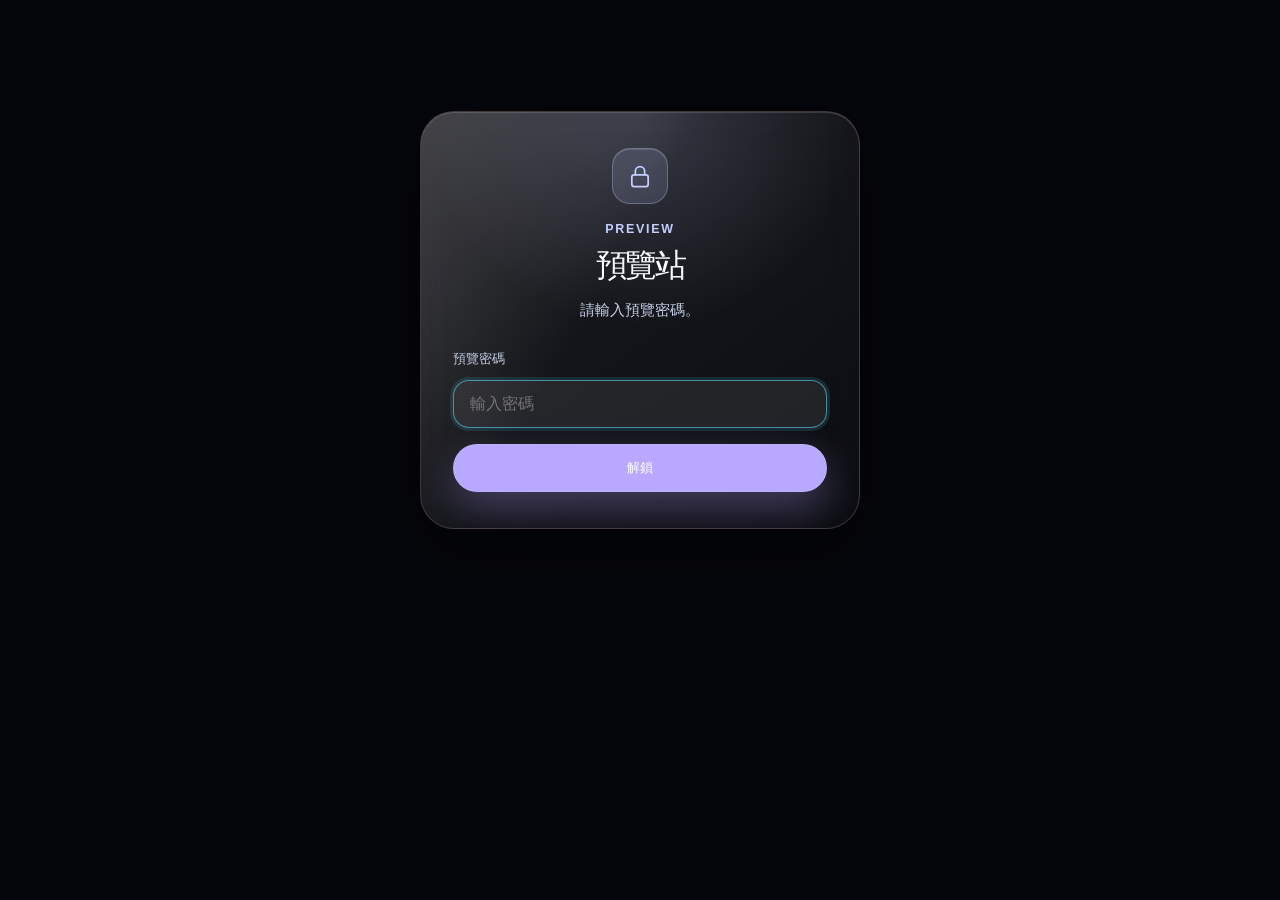
==== commit 4ff72b46: "Update preview site only from Website dev." ====
--- a/preview/index.html
+++ b/preview/index.html
@@ -1,5 +1,5 @@
 <!doctype html>
-<html lang="zh-Hant">
+<html lang="zh-Hant" data-theme="dark">
   <head>
     <meta charset="UTF-8" />
     <meta name="viewport" content="width=device-width, initial-scale=1.0" />
@@ -18,6 +18,16 @@
     <meta name="robots" content="noindex, nofollow" />
     <link rel="canonical" href="https://congaai.github.io/" />
     <base href="/preview/" />
+    <script>
+      (function () {
+        try {
+          var theme = localStorage.getItem('site-theme');
+          document.documentElement.dataset.theme = theme === 'light' ? 'light' : 'dark';
+        } catch (error) {
+          document.documentElement.dataset.theme = 'dark';
+        }
+      })();
+    </script>
     <script>
       (function () {
         try {
@@ -43,8 +53,8 @@
     />
     <link rel="icon" type="image/svg+xml" href="/preview/favicon.svg" />
     <title>ConGaAI · 地端推論基礎設施</title>
-    <script type="module" crossorigin src="/preview/assets/index-DQmg2mRb.js"></script>
-    <link rel="stylesheet" crossorigin href="/preview/assets/index-CxJQdZ3L.css">
+    <script type="module" crossorigin src="/preview/assets/index-B_cjx3Nt.js"></script>
+    <link rel="stylesheet" crossorigin href="/preview/assets/index-D2r01Po9.css">
       <meta http-equiv="Content-Security-Policy" content="default-src 'self'; script-src 'self' 'unsafe-inline'; style-src 'self' 'unsafe-inline' https://fonts.googleapis.com; font-src 'self' https://fonts.gstatic.com data:; img-src 'self' data:; connect-src 'self'; base-uri 'self'; form-action 'self'; frame-ancestors 'none'; object-src 'none';">
   </head>
   <body>
--- a/preview/assets/index-D2r01Po9.css
+++ b/preview/assets/index-D2r01Po9.css
@@ -0,0 +1 @@
+:root,[data-theme=dark]{color:#f7fbff;font-synthesis:none;text-rendering:optimizelegibility;-webkit-font-smoothing:antialiased;--font-ui:"Inter", "Noto Sans TC", "Noto Sans SC", "Noto Sans JP", Arial, -apple-system, BlinkMacSystemFont, "Segoe UI", "PingFang TC", "Microsoft JhengHei", sans-serif;--font-display:"Space Grotesk", "Inter", "Noto Sans TC", "Noto Sans SC", "Noto Sans JP", Arial, sans-serif;--font-doc:"Inter", "Noto Sans TC", "Noto Sans SC", "Noto Sans JP", Arial, -apple-system, BlinkMacSystemFont, "Segoe UI", "PingFang TC", "Microsoft JhengHei", sans-serif;--font-mono:"JetBrains Mono", ui-monospace, "Cascadia Code", "SF Mono", Menlo, Consolas, monospace;--bg:#070a12;--card:#ffffff14;--card-strong:#ffffff24;--line:#ffffff29;--muted:#aab6d3;--text:#f7fbff;--cyan:#a5b4fc;--violet:#8b7cff;--pink:#c4b5fd;--green:#72f2b2;--star:167, 139, 250;--accent-text:#c4b5fd;--shadow:0 24px 80px #0000006b;--nav-bg:#070a12b3;--brand-text:#06111d;--body-gradient:radial-gradient(circle at top left, #5de4ff2e, transparent 34rem), radial-gradient(circle at 80% 8%, #a88bff33, transparent 36rem), linear-gradient(135deg, #050814 0%, #0b1020 52%, #080710 100%);--ambient-one:#5de4ff3d;--ambient-two:#ff75c838;--markdown-text:#dce4f8;--markdown-pre-bg:#00000059;--markdown-pre-text:#e8edf8;--nav-link:#d9e4ff;--nav-link-hover:#fff;--nav-link-hover-bg:#ffffff1a;--button-ghost-bg:#ffffff12;--button-ghost-text:#fff;--input-bg:#ffffff0a;--input-text:var(--text);--brand-border:#ffffff47;--table-head-bg:#ffffff0d;--table-row-even:#ffffff05;--spinner-track:#ffffff1f;--blockquote-bg:#a88bff14;--code-bg:#72f2b214;--nav-bg-solid:#070a12f5;--site-gutter:clamp(14px, 3.5vw, 24px);--docs-sticky-top:96px;background:#070a12;font-family:Inter,Noto Sans TC,Noto Sans SC,Noto Sans JP,Arial,-apple-system,BlinkMacSystemFont,Segoe UI,PingFang TC,Microsoft JhengHei,sans-serif}[data-theme=light]{color:#0c1a2e;--bg:#fff;--card:#ffffffe0;--card-strong:#f4f9fff5;--line:#0c1a2e1f;--muted:#5b7190;--text:#0c1a2e;--cyan:#4f46e5;--violet:#6d5cff;--pink:#7c3aed;--green:#169a62;--star:99, 102, 241;--accent-text:#5b4cff;--shadow:0 24px 60px #2f9bff24;--nav-bg:#ffffffd1;--brand-text:#fff;--body-gradient:radial-gradient(circle at top left, #2f9bff29, transparent 34rem), radial-gradient(circle at 80% 8%, #ff9a4d24, transparent 36rem), linear-gradient(135deg, #fff 0%, #f4f9ff 52%, #fff7f0 100%);--ambient-one:#2f9bff2e;--ambient-two:#ff9a4d29;--markdown-text:#24344d;--markdown-pre-bg:#f4f9fff2;--markdown-pre-text:#0c1a2e;--nav-link:#244060;--nav-link-hover:#0c1a2e;--nav-link-hover-bg:#2f9bff1f;--button-ghost-bg:#2f9bff14;--button-ghost-text:#0c1a2e;--input-bg:#fff;--input-text:#0c1a2e;--brand-border:#2f9bff47;--table-head-bg:#2f9bff14;--table-row-even:#2f9bff0a;--spinner-track:#0c1a2e1f;--blockquote-bg:#2f9bff14;--code-bg:#2f9bff14;--nav-bg-solid:#fffffff5;--site-gutter:clamp(14px, 3.5vw, 24px);--docs-sticky-top:96px;background:#fff}*{box-sizing:border-box}html{scroll-behavior:smooth;overflow-wrap:break-word;overflow-x:hidden}@media (prefers-reduced-motion:reduce){html{scroll-behavior:auto}}body{min-width:320px;color:var(--text);font-family:var(--font-ui);background:var(--bg);margin:0;overflow-x:hidden}.page-backdrop{z-index:-1;pointer-events:none;position:fixed;inset:0;overflow:hidden}.page-backdrop-gradient{background:var(--body-gradient);position:absolute;inset:0}.page-backdrop-glow{filter:blur(48px);opacity:.34;border-radius:999px;width:min(28rem,70vw);height:min(28rem,70vw);position:absolute}.page-backdrop-glow-one{background:var(--ambient-one);top:12%;left:max(-12rem,-20vw)}.page-backdrop-glow-two{background:var(--ambient-two);bottom:8%;right:max(-12rem,-20vw)}@media (width<=768px){.page-backdrop-glow{opacity:.22;filter:blur(36px)}}a{color:inherit;text-decoration:none}button,a{-webkit-tap-highlight-color:transparent}.site-shell{z-index:0;width:min(1180px, calc(100% - var(--site-gutter) * 2));margin:0 auto;position:relative}.ambient{z-index:-1;filter:blur(28px);opacity:.35;pointer-events:none;border-radius:999px;width:28rem;height:28rem;position:fixed}.ambient-one{background:var(--ambient-one);top:18%;left:-14rem}.ambient-two{background:var(--ambient-two);bottom:12%;right:-14rem}.nav{z-index:20;border:1px solid var(--line);background:var(--nav-bg);box-shadow:var(--shadow);-webkit-backdrop-filter:blur(24px);backdrop-filter:blur(24px);border-radius:28px;justify-content:space-between;align-items:center;gap:24px;margin:16px 0 48px;padding:14px;display:flex;position:sticky;top:16px}.nav-right{align-items:center;gap:12px;min-width:0;display:flex}.pref-controls{flex-shrink:0;align-items:center;gap:8px;display:inline-flex}.pref-toggle{border:1px solid var(--line);min-width:42px;height:38px;color:var(--text);font:inherit;background:var(--card);cursor:pointer;border-radius:14px;place-items:center;padding:0 12px;font-size:.82rem;font-weight:600;transition:border-color .2s,background .2s,transform .2s;display:inline-grid}.pref-toggle:hover{background:var(--card-strong);border-color:#5de4ff73;transform:translateY(-1px)}.pref-toggle-theme{font-size:1rem}.brand{align-items:center;gap:12px;display:inline-flex}.brand-mark{background:var(--violet);color:#fff;letter-spacing:-.05em;border:0;border-radius:12px;place-items:center;width:40px;height:40px;font-weight:800;display:grid}.brand strong,.brand small{display:block}.brand strong{font-size:.98rem}.brand small{color:var(--muted);font-size:.78rem}.nav-links{align-items:center;gap:6px;display:flex}.nav-links a{color:var(--nav-link);border-radius:999px;padding:10px 14px;font-size:.92rem;transition:background .18s,color .18s,transform .18s}.nav-links a:hover{background:var(--nav-link-hover-bg);color:var(--nav-link-hover);transform:translateY(-1px)}.site-version{color:var(--muted);letter-spacing:.04em;white-space:nowrap;font-family:JetBrains Mono,ui-monospace,monospace;font-size:.72rem}.section-grid{grid-template-columns:minmax(0,1.05fr) minmax(320px,.95fr);align-items:center;gap:46px;display:grid}.hero{min-height:auto;padding:24px 0 64px}.announcement{border:1px solid var(--line);width:fit-content;color:var(--text);background:#ffffff12;border-radius:999px;align-items:center;gap:10px;margin-bottom:28px;padding:8px 12px 8px 8px;display:inline-flex;box-shadow:inset 0 1px #ffffff14}.announcement span{color:var(--cyan);background:#5de4ff29;border-radius:999px;padding:6px 10px;font-size:.8rem;font-weight:800}.eyebrow{color:var(--accent-text);letter-spacing:.18em;text-transform:uppercase;margin:0 0 14px;font-size:.78rem;font-weight:800}.back-to-top{right:max(16px, env(safe-area-inset-right));bottom:max(20px, env(safe-area-inset-bottom));z-index:40;border:1px solid var(--glass-edge);width:48px;height:48px;color:var(--text);background:var(--nav-bg-solid);box-shadow:var(--shadow);opacity:0;pointer-events:none;border-radius:999px;place-items:center;transition:opacity .28s,transform .28s,border-color .18s;display:grid;position:fixed;transform:translateY(12px)}.back-to-top.is-visible{opacity:1;pointer-events:auto;transform:none}.back-to-top:hover,.back-to-top:focus-visible{border-color:color-mix(in srgb, var(--rose,#e8b4a8) 55%, white 10%)}@media (prefers-reduced-motion:reduce){.back-to-top{transition:opacity .12s;transform:none}}h1,h2,h3,p{margin-top:0}h1,h2{font-family:var(--font-display)}h1{letter-spacing:-.08em;max-width:780px;margin-bottom:24px;font-size:clamp(3rem,8vw,6.7rem);line-height:.92}h2{letter-spacing:-.06em;margin-bottom:18px;font-size:clamp(2rem,4vw,4.25rem);line-height:1}h3{letter-spacing:-.03em;margin-bottom:12px;font-size:1.35rem}.hero-description,.section-heading p,.process-item p,.service-card p,.team-card p,.contact-section p{color:var(--muted);font-size:1rem;line-height:1.8}.hero-description{max-width:660px;font-size:clamp(1.05rem,2vw,1.25rem)}.cta-row{flex-wrap:wrap;gap:14px;margin:34px 0;display:flex}.button{border:1px solid var(--line);cursor:pointer;border-radius:999px;justify-content:center;align-items:center;min-height:48px;padding:0 20px;font-weight:800;transition:transform .18s,box-shadow .18s,border-color .18s;display:inline-flex}.button:hover{transform:translateY(-2px)}.button-ghost{background:var(--button-ghost-bg);color:var(--button-ghost-text)}.metric-grid{grid-template-columns:repeat(3,minmax(0,1fr));gap:12px;display:grid}.metric-card,.service-card,.team-card,.testimonial-card,.contact-card,.floating-panel,.orbital-card,.process-item{border:1px solid var(--line);box-shadow:var(--shadow);-webkit-backdrop-filter:blur(22px);backdrop-filter:blur(22px);background:linear-gradient(145deg,#ffffff1f,#ffffff0e)}.metric-card{border-radius:24px;padding:18px}.metric-card strong,.metric-card span{display:block}.metric-card strong{margin-bottom:6px;font-size:1.45rem}.metric-card span{color:var(--muted);font-size:.9rem}.hero-copy{z-index:2;min-width:0;position:relative}.hero-diagram{isolation:isolate;border:1px solid var(--glass-edge);background:var(--glass);min-height:0;box-shadow:var(--shadow), var(--glass-inner);-webkit-backdrop-filter:blur(28px)saturate(160%);border-radius:32px;justify-items:center;gap:10px;padding:28px 22px;display:grid;position:relative;overflow:hidden}.hero-orbit{border:1px dashed color-mix(in srgb, var(--cyan) 35%, transparent);pointer-events:none;opacity:.55;border-radius:999px;animation:22s linear infinite rotateSlow;position:absolute;inset:8%}.hero-orbit-two{opacity:.28;animation-duration:16s;animation-direction:reverse;inset:18%}.diagram-node{z-index:1;border:1px solid var(--line);background:var(--glass-soft);text-align:center;border-radius:22px;justify-items:center;gap:4px;width:min(100%,280px);padding:14px 16px;display:grid;position:relative}.diagram-node strong{font-size:.98rem}.diagram-node small{color:var(--muted);font-size:.78rem}.diagram-icon{width:44px;height:44px;color:var(--cyan);place-items:center;margin-bottom:4px;display:grid}.diagram-icon svg{width:32px;height:32px}.gpu-row,.pc-row{gap:8px;margin-top:8px;display:flex}.gpu-row i,.pc-row b{background:linear-gradient(135deg, var(--cyan), var(--violet));border-radius:4px;display:block}.gpu-row i{width:28px;height:14px;animation:1.6s ease-in-out infinite gpuPulse}.gpu-row i:nth-child(2){animation-delay:.2s}.gpu-row i:nth-child(3){animation-delay:.4s}.pc-row b{opacity:.75;width:18px;height:14px;animation:4s ease-in-out infinite float}.pc-row b:nth-child(2){animation-delay:-1.2s}.diagram-beam{z-index:1;gap:4px;width:4px;height:28px;display:grid;position:relative}.diagram-beam span{background:var(--cyan);border-radius:999px;width:6px;height:6px;margin-left:-1px;animation:1.4s ease-in-out infinite packet;display:block}.diagram-beam span:nth-child(2){animation-delay:.25s}.diagram-beam span:nth-child(3){animation-delay:.5s}.card-icon{width:52px;height:52px;color:var(--cyan);background:color-mix(in srgb, var(--cyan) 14%, transparent);border-radius:16px;place-items:center;margin-bottom:18px;display:grid}.card-icon svg{width:28px;height:28px}a.icon-card{color:inherit;transition:transform .18s,border-color .18s;display:block}a.icon-card:hover{transform:translateY(-4px)}.why-card{border:1px solid var(--glass-edge);background:var(--glass);box-shadow:var(--glass-inner);-webkit-backdrop-filter:blur(22px);backdrop-filter:blur(22px);border-radius:28px;justify-items:start;gap:12px;padding:24px;display:grid}.why-card h3{margin:0;font-size:1.15rem}@keyframes gpuPulse{0%,to{opacity:.35;transform:scaleY(.85)}50%{opacity:1;transform:scaleY(1)}}@keyframes packet{0%{opacity:0;transform:translateY(-6px)}40%{opacity:1}to{opacity:0;transform:translateY(14px)}}.hero-visual:before{aspect-ratio:1;content:"";background-color:#0000;background-image:linear-gradient(#ffffff0d 1px,#0000 1px),linear-gradient(90deg,#ffffff0d 1px,#0000 1px);background-position:0 0,0 0;background-repeat:repeat,repeat;background-size:42px 42px;background-attachment:scroll,scroll;background-origin:padding-box,padding-box;background-clip:border-box,border-box;border:1px solid #ffffff1a;border-radius:999px;width:90%;animation:28s linear infinite rotateSlow;position:absolute;-webkit-mask-image:radial-gradient(circle,#000 52%,#0000 74%);mask-image:radial-gradient(circle,#000 52%,#0000 74%)}.orbital-card{z-index:2;text-align:center;border-radius:44px;place-items:center;width:min(360px,82vw);min-height:360px;padding:38px;animation:5s ease-in-out infinite float;display:grid;position:relative}.orbital-card span{color:var(--muted);font-weight:700}.orbital-card strong{letter-spacing:-.07em;max-width:260px;font-size:clamp(2.3rem,5vw,4.2rem);line-height:.95}.pulse-dot{background:radial-gradient(circle at 32% 28%, #fff, transparent 18%), linear-gradient(135deg, var(--cyan), var(--pink));border-radius:999px;width:74px;height:74px;animation:2.4s ease-in-out infinite pulse;box-shadow:0 0 #5de4ff73}.floating-panel{z-index:3;border-radius:24px;gap:4px;width:190px;padding:18px;animation:6s ease-in-out infinite float;display:grid;position:absolute}.floating-panel span{color:var(--cyan);font-size:.82rem;font-weight:900}.floating-panel small{color:var(--muted)}.panel-one{top:80px;right:16px}.panel-two{animation-delay:-2s;bottom:130px;left:12px}.panel-three{animation-delay:-4s;bottom:58px;right:72px}.logo-strip{border:1px solid var(--line);background:#ffffff0f;border-radius:28px;grid-template-columns:repeat(3,1fr);gap:12px;margin-bottom:90px;padding:12px;display:grid}.logo-strip span{color:var(--text);text-align:center;background:#ffffff0e;border-radius:20px;padding:20px;font-size:clamp(1rem,2vw,1.4rem);font-weight:900}.section{padding:108px 0}.section-heading{max-width:780px;margin-bottom:34px}.cards{gap:18px;display:grid}.three-columns{grid-template-columns:repeat(3,minmax(0,1fr))}.two-columns{grid-template-columns:repeat(2,minmax(0,1fr))}.service-card,.team-card,.testimonial-card{border-radius:32px;padding:28px;position:relative;overflow:hidden}.service-card:before,.team-card:before,.testimonial-card:before{content:"";opacity:0;background:radial-gradient(circle at 100% 0,#5de4ff26,#0000 38%);transition:opacity .22s;position:absolute;inset:0}.service-card:hover:before,.team-card:hover:before,.testimonial-card:hover:before{opacity:1}.card-index{color:var(--cyan);margin-bottom:40px;font-weight:900;display:inline-flex}.service-card ul{flex-wrap:wrap;gap:8px;margin:24px 0 0;padding:0;list-style:none;display:flex}.service-card li{color:var(--text);background:#ffffff0f;border:1px solid #ffffff1f;border-radius:999px;padding:8px 10px;font-size:.86rem}.process-section{grid-template-columns:.8fr 1fr;align-items:start;gap:44px;display:grid}.process-list{gap:14px;display:grid}.process-item{border-radius:28px;grid-template-columns:70px 1fr;gap:20px;padding:22px;display:grid}.process-item>span{width:54px;height:54px;color:var(--cyan);background:#5de4ff1f;border-radius:18px;place-items:center;font-weight:900;display:grid}.team-card{grid-template-columns:auto 1fr;gap:20px;display:grid}.avatar{color:#07101f;background:linear-gradient(135deg,#5de4ffe6,#ff75c8e6);border-radius:26px;place-items:center;width:82px;height:82px;font-size:2rem;font-weight:950;display:grid;overflow:hidden}.avatar img{object-fit:cover;width:100%;height:100%}.team-card span{color:var(--cyan);margin-bottom:12px;font-weight:800;display:inline-flex}.testimonial-section{padding-top:20px}.testimonial-card{margin:0}.testimonial-card blockquote{color:var(--text);margin:0 0 24px;font-size:clamp(1.15rem,2vw,1.55rem);line-height:1.6;position:relative}.testimonial-card figcaption{color:var(--muted);gap:4px;display:grid}.testimonial-card strong{color:var(--text)}.contact-section{box-shadow:var(--shadow);background:radial-gradient(circle at 0 0,#5de4ff33,#0000 34%),linear-gradient(145deg,#ffffff1f,#ffffff0e);border:1px solid #5de4ff42;border-radius:42px;grid-template-columns:1fr minmax(280px,420px);align-items:stretch;gap:28px;margin:72px 0 32px;padding:clamp(28px,5vw,54px);display:grid}.contact-section small{color:var(--text)}.contact-card span{color:var(--cyan);text-transform:uppercase;letter-spacing:.14em;font-weight:900}.contact-card>a:not(.button){letter-spacing:-.04em;word-break:break-word;font-size:clamp(1.3rem,3vw,2rem);font-weight:900}.footer{color:var(--muted);justify-content:space-between;gap:18px;padding:28px 0 44px;display:flex}.reveal{animation:.72s cubic-bezier(.2,.72,.2,1) both reveal;animation-delay:var(--delay,0s)}.delay-1{--delay:.12s}@keyframes reveal{0%{opacity:0;transform:translateY(24px)scale(.98)}to{opacity:1;transform:translateY(0)scale(1)}}@keyframes float{0%,to{transform:translateY(0)}50%{transform:translateY(-16px)}}@keyframes pulse{0%,to{box-shadow:0 0 #5de4ff6b}50%{box-shadow:0 0 0 18px #5de4ff00}}@keyframes drift{0%{transform:translate(0,0)scale(1)}to{transform:translate(28px,-22px)scale(1.08)}}@keyframes rotateSlow{to{transform:rotate(360deg)}}@media (prefers-reduced-motion:reduce){*,:before,:after{scroll-behavior:auto!important;transition-duration:1ms!important;animation-duration:1ms!important;animation-iteration-count:1!important}}@media (width<=920px){.nav{flex-direction:column;align-items:flex-start}.nav-right{flex-direction:column;align-items:stretch;width:100%}.nav-links{width:100%;overflow-x:auto}.pref-controls{justify-content:flex-end}.section-grid,.process-section,.contact-section,.three-columns,.two-columns{grid-template-columns:1fr}.hero{min-height:auto}.hero-diagram{min-height:0}}@media (width<=640px){.site-shell{width:min(100% - var(--site-gutter) * 2, 1180px)}.nav{border-radius:22px;margin-bottom:28px;top:10px}.announcement{border-radius:22px;flex-direction:column;align-items:flex-start}h1{font-size:clamp(1.85rem,8vw,2.6rem)}.metric-grid,.logo-strip,.process-item,.team-card{grid-template-columns:1fr}.hero{min-height:auto}.orbital-card{min-height:300px}.floating-panel{width:168px;padding:14px}.panel-one{top:18px;right:0}.panel-two{bottom:92px;left:0}.panel-three{bottom:18px;right:20px}.section{padding:72px 0}.footer{flex-direction:column}}:root,[data-theme=dark]{--bg:#05060b;--card:#ffffff12;--card-strong:#ffffff1f;--line:#ffffff29;--text:#f8fafc;--muted:#c5d0e6;--cyan:#c5ceff;--violet:#b8a9ff;--pink:#e8b4a8;--green:#34d399;--star:232, 180, 168;--accent-text:#e8c4b0;--gold:#e6c38a;--rose:#e8b4a8;--nav-link:#eef2ff;--nav-link-hover:#fff;--glass:linear-gradient(145deg, #ffffff17, #ffffff08);--glass-soft:linear-gradient(145deg, #ffffff12, #ffffff05);--glass-edge:#e8c4b038;--glass-inner:inset 0 1px 0 #ffffff24;--shadow:0 24px 70px #00000073;--nav-bg:#05060bc7;--nav-bg-solid:#05060bf5;--body-gradient:radial-gradient(circle at 50% -10%, #e8b4a829, transparent 42rem), radial-gradient(circle at 12% 18%, #b9c4ff1f, transparent 28rem), linear-gradient(180deg, #05060b 0%, #070811 100%);--ambient-one:#e8b4a838;--ambient-two:#b9c4ff29;--markdown-text:#e8eefc;--markdown-pre-bg:#02071285;--input-bg:#ffffff14;--button-ghost-bg:#ffffff12;--button-ghost-text:#f8fafc}[data-theme=light]{--bg:#f6f3ee;--card:#fffcf8eb;--card-strong:#fffffff5;--line:#5a3e302e;--text:#1a140f;--muted:#3e4f66;--cyan:#1f6fbf;--violet:#6d4ad6;--pink:#b76e79;--green:#0b7a52;--star:183, 110, 121;--accent-text:#8a5348;--gold:#8a5a28;--rose:#b76e79;--nav-link:#2a211c;--nav-link-hover:#1a140f;--glass:linear-gradient(145deg, #fffcf8f5, #fff6eed1);--glass-soft:linear-gradient(145deg, #ffffffe0, #f7ece2b3);--glass-edge:#8a5a2838;--glass-inner:inset 0 1px 0 #fffffff2;--shadow:0 24px 70px #5a3e301f, 0 8px 24px #5a3e3014;--nav-bg:#fffcf8db;--nav-bg-solid:#fffcf8f5;--body-gradient:radial-gradient(circle at 8% 8%, #e8c4b059, transparent 30rem), radial-gradient(circle at 80% 8%, #b76e791f, transparent 34rem), linear-gradient(145deg, #fbf8f3 0%, #f3eee8 48%, #f7f1ea 100%);--ambient-one:#e8c4b059;--ambient-two:#b76e7924;--markdown-text:#241c16;--markdown-pre-bg:#ffffffdb;--input-bg:#ffffffeb;--button-ghost-bg:#8a534814;--button-ghost-text:#1a140f}body{min-height:100dvh}.page-backdrop-gradient:after{opacity:.46;content:"";background-image:linear-gradient(#ffffff0b 1px,#0000 1px),linear-gradient(90deg,#ffffff0a 1px,#0000 1px);background-size:72px 72px;position:absolute;inset:0;-webkit-mask-image:linear-gradient(#000,#0000 82%);mask-image:linear-gradient(#000,#0000 82%)}[data-theme=light] .page-backdrop-gradient:after{opacity:.58;background-image:linear-gradient(#185ca00d 1px,#0000 1px),linear-gradient(90deg,#185ca00b 1px,#0000 1px)}.page-backdrop-glow{filter:blur(68px)saturate(135%);opacity:.44}.site-shell{width:min(1240px, calc(100% - var(--site-gutter) * 2))}.nav,.metric-card,.service-card,.team-card,.testimonial-card,.contact-card,.floating-panel,.orbital-card,.process-item,.contact-section,.logo-strip{border-color:var(--glass-edge);background:var(--glass);box-shadow:var(--shadow), var(--glass-inner);-webkit-backdrop-filter:blur(28px)saturate(160%)}.nav{top:max(14px, env(safe-area-inset-top));border-radius:18px;margin:18px 0 32px;padding:10px 12px}.brand-mark,.pref-toggle,.button,.service-card li{box-shadow:var(--glass-inner)}.pref-toggle,.button-ghost,.service-card li,.logo-strip span{background:var(--glass-soft)}.button-primary{border-color:color-mix(in srgb, var(--violet) 40%, white 8%);background:var(--violet);color:#fff;box-shadow:0 16px 40px color-mix(in srgb, var(--violet) 32%, transparent)}[data-theme=light] .button-primary{color:#fff}.nav-links a,.pref-toggle,.button,.docs-mobile-toggle{transform:translateZ(0)}.nav-links a:hover,.pref-toggle:hover,.button:hover{transform:translateY(-2px)scale(1.01)}@supports not ((-webkit-backdrop-filter:blur(1px)) or (backdrop-filter:blur(1px))){.nav,.metric-card,.service-card,.team-card,.testimonial-card,.contact-card,.floating-panel,.orbital-card,.process-item,.contact-section,.logo-strip,.arch-card,.hw-panel,.hero-diagram,.why-card{background:var(--card-strong)}}[data-theme=light] .service-card li{color:var(--text);border-color:var(--line);background:#2f9bff14}[data-theme=light] .announcement,[data-theme=light] .logo-strip span{color:var(--text)}@media (width<=768px){:root,[data-theme=dark],[data-theme=light]{--site-gutter:clamp(12px, 4vw, 18px)}.nav{margin-top:max(10px, env(safe-area-inset-top));-webkit-backdrop-filter:blur(22px)saturate(145%)}}.nav-links a.is-active{background:var(--nav-link-hover-bg);color:var(--nav-link-hover)}.pref-locale-wrap{display:inline-flex}.pref-locale{appearance:none;background-image:linear-gradient(45deg,#0000 50%,currentColor 50%),linear-gradient(135deg,currentColor 50%,#0000 50%);background-position:calc(100% - 16px) 16px,calc(100% - 11px) 16px;background-repeat:no-repeat;background-size:5px 5px;min-width:96px;padding-right:22px}.visually-hidden{clip:rect(0, 0, 0, 0);white-space:nowrap;width:1px;height:1px;position:absolute;overflow:hidden}.marketing-page .hero,.marketing-page .section,.contact-page{scroll-margin-top:108px}.marketing-page h2{letter-spacing:-.04em;font-size:clamp(1.6rem,3vw,2.4rem)}.marketing-page .hero-title{letter-spacing:-.05em;max-width:12ch;font-size:clamp(2.1rem,5.4vw,3.6rem);line-height:1.08}.section-note{max-width:72ch;color:var(--muted);margin:18px 0 0;font-size:.92rem;line-height:1.7}.arch-flow{grid-template-columns:repeat(3,minmax(0,1fr));gap:28px;margin:0;padding:0;list-style:none;display:grid}.arch-card{border:1px solid var(--glass-edge);background:var(--glass);min-height:220px;box-shadow:var(--shadow), var(--glass-inner);-webkit-backdrop-filter:blur(28px)saturate(160%);border-radius:28px;align-content:start;gap:8px;padding:24px;display:grid}.arch-card>span{letter-spacing:.08em;font-weight:800}.arch-card small{color:var(--muted);letter-spacing:.12em;text-transform:uppercase;font-size:.78rem}.arch-card strong{font-size:1.2rem}.arch-card p{color:var(--muted);margin:0;line-height:1.7}.hw-panel{border:1px solid var(--glass-edge);background:var(--glass);box-shadow:var(--shadow), var(--glass-inner);-webkit-backdrop-filter:blur(28px)saturate(160%);border-radius:28px;overflow:auto}.hw-table{border-collapse:collapse;width:100%;font-size:.95rem}.hw-table th,.hw-table td{border-bottom:1px solid var(--line);text-align:left;vertical-align:top;padding:16px 18px}.hw-table thead th{background:var(--table-head-bg);color:var(--muted);letter-spacing:.08em;text-transform:uppercase;font-size:.78rem;font-weight:700}.hw-table tbody th{white-space:nowrap;font-weight:800}.hw-table tbody tr:last-child th,.hw-table tbody tr:last-child td{border-bottom:0}.hw-table code{font-family:var(--font-mono);background:var(--code-bg);font-size:.86rem}.product-card-cta{margin-top:22px}.product-siblings{flex-wrap:wrap;gap:8px;margin:8px 0 36px;display:flex}.product-sibling{border:1px solid var(--line);color:var(--nav-link);background:var(--glass-soft);border-radius:999px;padding:8px 14px;font-size:.88rem;font-weight:700}.product-sibling.is-active{border-color:color-mix(in srgb, var(--cyan) 40%, var(--line));color:var(--text)}.product-detail .section-heading{margin-top:48px}.product-detail .grade-grid{margin:8px 0 28px}.product-body{margin:28px 0 8px}.product-detail .cta-row{margin-top:28px}.gary-card{max-width:720px}.gary-card .button{margin-top:16px}.contact-page{padding-bottom:48px}.contact-page h1{letter-spacing:-.04em;text-wrap:pretty;max-width:min(28rem,100%);font-size:clamp(2.05rem,5vw,3.2rem);line-height:1.15}.contact-card{border-radius:32px;align-content:start;gap:10px;padding:28px;display:grid}.contact-card span{color:var(--cyan);letter-spacing:.14em;text-transform:uppercase;font-size:.78rem;font-weight:800}.contact-card strong{font-size:1.6rem}.contact-card a{color:var(--text);word-break:break-all}.contact-card .button{justify-self:start;margin-top:12px}.text-link{color:var(--cyan);margin-top:16px;font-weight:700;display:inline-flex}.footer-links{flex-wrap:wrap;gap:16px;display:flex}.team-card h2{letter-spacing:-.04em;font-size:1.6rem}.footer-privacy{max-width:36rem;margin:8px 0 0;font-size:.85rem;line-height:1.6}.skip-link{z-index:20;background:var(--violet);color:#fff;border-radius:12px;align-items:center;min-height:44px;padding:8px 16px;font-weight:700;display:inline-flex;position:absolute;top:-120px;left:16px}.skip-link:focus,.skip-link:focus-visible{outline-offset:3px;outline:2px solid #fff;top:12px}.site-main:focus{outline:none}.site-main:focus-visible{outline:2px solid var(--violet);outline-offset:4px}.status-screen{place-items:center;min-height:60vh;display:grid}.status-panel{border:1px solid var(--line);background:color-mix(in srgb, var(--card) 80%, transparent);border-radius:24px;max-width:40rem;margin:40px auto;padding:32px 28px}.status-panel h1{margin-bottom:12px}.status-panel p{color:var(--muted);line-height:1.7}.status-panel .cta-row,.status-panel .button{margin-top:8px}.nav-links a,.pref-toggle,.docs-mobile-toggle,.docs-tree-toggle,.footer-links a{min-width:24px;min-height:24px}@media (width<=920px){.arch-flow,.contact-page-grid,.three-columns,.footer{grid-template-columns:1fr}.footer{display:grid}}.starfield{pointer-events:none;opacity:.9;width:100%;height:100%;position:absolute;inset:0}[data-theme=light] .starfield{opacity:.28}.page-backdrop-aurora{filter:blur(12px);pointer-events:none;background:radial-gradient(at 50% 0,#6d5cff61,#0000 58%),radial-gradient(at 18% 20%,#5de4ff1f,#0000 42%);height:42rem;animation:18s ease-in-out infinite auroraDrift;position:absolute;inset:-20% 10% auto}.home-hero{text-align:center;justify-items:center;min-height:0;padding:8px 0 4px;display:grid}.hero-badge{border:1px solid color-mix(in srgb, var(--violet) 45%, transparent);color:var(--text);background:color-mix(in srgb, var(--violet) 16%, transparent);letter-spacing:.02em;border-radius:999px;align-items:center;gap:10px;margin:0 0 18px;padding:8px 16px 8px 12px;font-size:.82rem;font-weight:600;display:inline-flex}.pulse-dot{background:var(--violet);width:8px;height:8px;box-shadow:0 0 0 0 color-mix(in srgb, var(--violet) 70%, transparent);border-radius:999px;animation:1.8s ease-out infinite pulseDot}.home-hero .hero-title{max-width:min(22rem,100%);font-family:var(--font-display);letter-spacing:-.045em;text-wrap:pretty;gap:4px;margin:0 auto 14px;font-size:clamp(2.05rem,5.2vw,3.6rem);font-weight:700;line-height:1.12;display:grid}.home-hero .hero-title span{display:block}.home-hero .hero-title em{font-style:normal}.home-hero .hero-description{max-width:42rem;margin:0 auto;font-size:clamp(1rem,1.8vw,1.18rem);line-height:1.7}.hero-cta .button-ghost{border-color:color-mix(in srgb, var(--text) 22%, transparent);background:0 0}.marketing-page h1,.marketing-page h2{font-family:var(--font-display)}.hero-cta{justify-content:center;margin:20px 0 22px}.home-hero .metric-grid{width:min(100%,760px)}.home-hero .metric-card{text-align:left;background:color-mix(in srgb, var(--bg) 40%, transparent);border-radius:18px;padding:20px 22px}.home-hero .metric-card strong{font-family:var(--font-display);letter-spacing:-.04em;font-size:1.55rem}.section-heading-center{text-align:center}.section-heading-center h2{text-wrap:pretty;max-width:min(28rem,100%)}.section-heading-center p{max-width:42rem;color:var(--muted)}.hero-stage{isolation:isolate;border:1px solid var(--line);background:radial-gradient(at 50% 120%,#6d5cff3d,#0000 55%),linear-gradient(#ffffff08,#0000 42%),#07080f;border-radius:28px;min-height:420px;margin:18px 0 12px;padding:24px 16px 18px;position:relative;overflow:hidden}.stage-scene{z-index:1;grid-template-columns:1.1fr .8fr 1.2fr;align-items:end;gap:8px;min-height:330px;display:grid;position:relative}.stage-glow{filter:blur(46px);pointer-events:none;background:#6d5cff80;width:240px;height:150px;position:absolute;bottom:16%;left:10%}.gpu-tower,.pc-cluster,.agent-dock{justify-items:center;gap:14px;display:grid}.stage-label{text-align:center;justify-items:center;gap:2px;display:grid}.stage-label strong{font-size:.92rem}.stage-label small{color:var(--muted);font-size:.74rem}.stage-floor{pointer-events:none;background-image:linear-gradient(#818cf82e 1px,#0000 1px),linear-gradient(90deg,#818cf824 1px,#0000 1px);background-size:48px 48px;animation:22s linear infinite floorDrift;position:absolute;inset:42% -10% -40%;transform:perspective(600px)rotateX(62deg);-webkit-mask-image:linear-gradient(#0000,#000 30% 70%,#0000);mask-image:linear-gradient(#0000,#000 30% 70%,#0000)}.stage-scan{pointer-events:none;background:linear-gradient(90deg,#0000,#a78bfa1f,#0000);width:28%;animation:5.5s ease-in-out infinite scanSweep;position:absolute;inset:0 auto 0 0}.stage-links{z-index:0;width:auto;height:auto;position:absolute;inset:12% 4% 22%;overflow:visible}.stage-path{fill:none;stroke:color-mix(in srgb, var(--violet) 55%, white 10%);stroke-width:1.4px;stroke-dasharray:6 10;opacity:.7;animation:2.2s linear infinite dashMove}.stage-packet{fill:#c4b5fd;offset-rotate:0deg;animation:2.8s linear infinite packetTravel}.stage-packet.p1{offset-path:path("M250 180 C 390 180, 430 90, 500 110")}.stage-packet.p2{offset-path:path("M250 180 C 390 180, 430 180, 500 180");animation-delay:.6s}.stage-packet.p3{offset-path:path("M500 180 C 640 180, 700 180, 760 180");animation-delay:1.1s}.gpu-chassis{background:linear-gradient(#1a1730,#0c0d16 58%);border:1px solid #c4b5fd47;border-radius:14px;gap:5px;width:min(100%,230px);margin-top:0;padding:10px;display:grid;transform:perspective(700px)rotateY(-16deg)rotateX(8deg);box-shadow:0 28px 50px #00000073,0 0 60px #6d5cff38}.gpu-blade{background:color-mix(in srgb, var(--violet) 12%, #0b0d14);height:18px;animation:2.4s ease-in-out infinite bladeGlow;animation-delay:calc(var(--i) * .16s);border-radius:5px;align-items:center;gap:8px;padding:0 8px;display:flex}.gpu-led{background:#72f2b2;border-radius:999px;width:6px;height:6px;box-shadow:0 0 8px #72f2b2}.gpu-bars{flex:1;gap:3px;height:7px;display:flex}.gpu-bars b{background:linear-gradient(90deg, var(--violet), #a5b4fc);transform-origin:0;border-radius:2px;flex:1;animation:1.5s ease-in-out infinite barPulse}.gpu-bars b:nth-child(2){animation-delay:.15s}.gpu-bars b:nth-child(3){animation-delay:.3s}.gpu-bars b:nth-child(4){animation-delay:.45s}.pc-stack{gap:10px;margin:0 0 12px;display:flex}.pc-stack span{background:linear-gradient(#a5b4fc47,#0c0e18e6 62%);border:1px solid #ffffff29;border-radius:8px 8px 4px 4px;width:64px;height:42px;animation:4.2s ease-in-out infinite float;position:relative;box-shadow:0 12px 24px #00000059}.pc-stack span:after{content:"";background:#ffffff2e;border-radius:0 0 4px 4px;width:22px;height:7px;position:absolute;bottom:-9px;left:50%;transform:translate(-50%)}.pc-stack span:nth-child(2){animation-delay:-1.2s}.pc-stack span:nth-child(3){animation-delay:-2.1s}.agent-window{border:1px solid var(--line);background:#07080d;border-radius:12px;width:min(100%,280px);margin-top:0;overflow:hidden;transform:perspective(700px)rotateY(12deg)rotateX(6deg);box-shadow:0 28px 50px #00000080,0 0 40px #6d5cff2e}.agent-window header{border-bottom:1px solid #ffffff14;align-items:center;gap:6px;padding:8px 10px;display:flex}.agent-window header i{background:#4b5563;border-radius:999px;width:7px;height:7px}.agent-window header i:first-child{background:#f87171}.agent-window header i:nth-child(2){background:#fbbf24}.agent-window header i:nth-child(3){background:#34d399}.agent-window header em{color:#94a3b8;font-size:.7rem;font-style:normal;font-family:var(--font-mono);margin-left:6px}.agent-window pre{color:#c4b5fd;min-height:4.6rem;font-family:var(--font-mono);white-space:pre-wrap;margin:0;padding:14px 14px 16px;font-size:.84rem}.agent-window .prompt{color:#34d399}.caret{vertical-align:text-bottom;background:#c4b5fd;width:7px;height:1em;margin-left:3px;animation:1s step-end infinite caretBlink;display:inline-block}.sku-grid,.why-grid{grid-template-columns:repeat(3,minmax(0,1fr));gap:28px;display:grid}.sku-card,.why-card{border:1px solid var(--line);background:color-mix(in srgb, var(--card) 80%, transparent);min-width:0;color:inherit;border-radius:22px;align-content:start;padding:32px 28px;transition:transform .2s,border-color .2s,box-shadow .2s;display:grid}a.sku-card{cursor:pointer}.sku-card:hover,.sku-card:focus-visible{border-color:color-mix(in srgb, var(--violet) 55%, white 10%);transform:translateY(-4px);box-shadow:0 18px 48px #6d5cff38}.sku-card small{letter-spacing:.08em;text-transform:uppercase;font-size:.72rem;font-weight:700}.sku-card h2,.sku-card h3,.why-card h3{margin:10px 0 8px;font-size:1.2rem}.sku-card p{color:var(--muted);margin:0 0 18px}.sku-go{color:var(--text);font-size:.88rem;font-weight:700}.why-card{justify-items:start;gap:12px}.why-card h3{margin:0}.why-card p{color:var(--muted);margin:0;font-size:.95rem;line-height:1.7}#grades,#method,#hardware{padding-top:12px;scroll-margin-top:96px}#grades .grade-grid{padding:8px 0 12px}.grade-grid{grid-template-columns:repeat(3,minmax(0,1fr));gap:28px;margin-top:8px;display:grid}.grade-card{border:1px solid var(--line);background:color-mix(in srgb, var(--card) 80%, transparent);min-width:0;color:inherit;border-radius:22px;align-content:start;gap:10px;padding:32px 28px;text-decoration:none;transition:transform .2s,border-color .2s,box-shadow .2s;display:grid}a.grade-card{cursor:pointer}a.grade-card:hover,a.grade-card:focus-visible,.grade-card.is-featured{border-color:color-mix(in srgb, var(--violet) 55%, white 10%)}a.grade-card:hover,a.grade-card:focus-visible{transform:translateY(-4px);box-shadow:0 18px 48px #6d5cff38}.grade-card.is-featured{background:radial-gradient(ellipse at 100% 0%, #6d5cff38, transparent 55%), color-mix(in srgb, var(--card) 86%, transparent)}.grade-card small{letter-spacing:.12em;text-transform:uppercase;font-size:.72rem;font-weight:700}.grade-card h3{font-family:var(--font-display);letter-spacing:-.04em;margin:0;font-size:1.45rem}.grade-card code{width:fit-content;max-width:100%;color:var(--text);background:var(--code-bg);font-family:var(--font-mono);word-break:break-word;border-radius:8px;padding:4px 8px;font-size:.78rem;line-height:1.45;display:block}.grade-card p{color:var(--muted);margin:0;font-size:.95rem;line-height:1.65}.grade-fit{color:var(--text);margin-top:6px;font-size:.88rem;font-weight:600;line-height:1.55}.grade-meta{flex-wrap:wrap;gap:8px;margin:4px 0 0;padding:0;list-style:none;display:flex}.grade-meta li{border:1px solid var(--line);color:var(--muted);border-radius:999px;padding:4px 10px;font-size:.78rem;font-weight:600}.method-flow{grid-template-columns:repeat(3,minmax(0,1fr));gap:28px;margin:0;padding:0;list-style:none;display:grid}.method-card{border:1px solid var(--line);background:color-mix(in srgb, var(--card) 80%, transparent);border-radius:22px;align-content:start;gap:14px;min-height:200px;padding:32px 28px;display:grid}.method-card>span{font-family:var(--font-display);letter-spacing:.08em;font-weight:700}.method-card h3{margin:0;font-size:1.15rem}.method-card p{color:var(--muted);margin:0;line-height:1.7}.gary-card-rich{align-items:start;max-width:880px;margin:0 auto}.gary-card-rich .eyebrow{margin-bottom:6px}.gary-card-rich h2{margin:0 0 6px}.team-role{color:var(--accent-text);margin-bottom:6px;font-weight:700;display:block}.team-credential{border:1px solid color-mix(in srgb, var(--violet) 40%, transparent);color:var(--text);background:color-mix(in srgb, var(--violet) 14%, transparent);letter-spacing:.04em;border-radius:999px;margin:0 0 12px;padding:4px 10px;font-size:.78rem;font-weight:700;display:inline-block}.gary-card-rich .button{margin-top:16px}.sku-points{flex-wrap:wrap;gap:8px;margin:4px 0 0;padding:0;list-style:none;display:flex}.sku-points li{border:1px solid var(--line);color:var(--muted);border-radius:999px;padding:4px 10px;font-size:.78rem;font-weight:600}.hw-grade-name{color:var(--muted);font-size:.82rem;font-weight:600}.product-detail .hero-title,.contact-page h1{text-wrap:pretty;max-width:min(28rem,100%)}.home-final-cta{border:1px solid var(--line);text-align:center;background:radial-gradient(ellipse at 50% 0%, #6d5cff38, transparent 60%), color-mix(in srgb, var(--card) 70%, transparent);border-radius:28px;justify-items:center;margin:24px 0 64px;padding:48px 24px;display:grid}.home-final-cta h2{text-wrap:pretty;max-width:min(22rem,100%);margin-bottom:10px}.home-final-cta p{max-width:36rem;color:var(--muted)}.nav-cta{min-height:40px;padding:0 16px;font-size:.88rem}.button,.nav-links a,.sku-card,.grade-card,.pref-toggle{cursor:pointer}.button:focus-visible,.nav-links a:focus-visible,.sku-card:focus-visible,.grade-card:focus-visible,.pref-toggle:focus-visible,.pref-locale:focus-visible{outline:2px solid var(--violet);outline-offset:3px}@keyframes pulseDot{0%{box-shadow:0 0 0 0 color-mix(in srgb, var(--violet) 55%, transparent)}to{box-shadow:0 0 0 12px #0000}}@keyframes auroraDrift{0%,to{transform:translate(0,0)scale(1)}50%{transform:translate(4%,3%)scale(1.05)}}@keyframes floorDrift{to{background-position:0 48px,48px 0}}@keyframes scanSweep{0%{transform:translate(-30%)}to{transform:translate(380%)}}@keyframes dashMove{to{stroke-dashoffset:-64px}}@keyframes packetTravel{0%{offset-distance:0%;opacity:0}12%{opacity:1}to{offset-distance:100%;opacity:0}}@keyframes bladeGlow{0%,to{opacity:.55}50%{opacity:1}}@keyframes barPulse{0%,to{opacity:.45;transform:scaleX(.35)}50%{opacity:1;transform:scaleX(1)}}@keyframes caretBlink{50%{opacity:0}}@media (width<=920px){.stage-scene,.sku-grid,.why-grid,.grade-grid,.method-flow{grid-template-columns:1fr}.gpu-chassis,.agent-window{transform:none}.home-hero{min-height:auto}.home-hero .hero-title{max-width:100%;font-size:clamp(1.85rem,8.4vw,2.6rem)}.nav-cta{width:100%}.stage-links{display:none}}.foil-text,.home-hero .hero-title em,.sku-card small,.grade-card small,.method-card>span,.arch-card>span{-webkit-text-fill-color:transparent;color:#0000;background-image:linear-gradient(115deg,#8a5a32 0%,#f3d5a5 26%,#fff6e8 48%,#e8b4a8 72%,#c48b6a 100%);background-size:140% 140%;-webkit-background-clip:text;background-clip:text}[data-theme=light] .foil-text,[data-theme=light] .home-hero .hero-title em,[data-theme=light] .sku-card small,[data-theme=light] .grade-card small,[data-theme=light] .method-card>span,[data-theme=light] .arch-card>span{background-image:linear-gradient(115deg,#6a3b1c 0%,#b76e79 46%,#8a5348 100%)}@media (prefers-reduced-motion:reduce){.starfield,.page-backdrop-aurora,.pulse-dot,.stage-floor,.stage-scan,.stage-path,.stage-packet,.gpu-blade,.gpu-bars b,.pc-stack span,.caret{animation:none!important}.caret{opacity:1}}.docs-shell{min-height:100dvh;padding-bottom:max(48px, env(safe-area-inset-bottom))}.docs-nav{margin-bottom:32px}.docs-gate-eyebrow{color:var(--cyan);letter-spacing:.14em;text-transform:uppercase;margin:0 0 10px;font-size:.78rem;font-weight:600}.docs-gate{place-items:center;min-height:min(72vh,640px);padding:24px 0;display:grid}.docs-gate-card{border:1px solid var(--line);background:var(--card-strong);width:min(440px,100%);box-shadow:var(--shadow);-webkit-backdrop-filter:blur(24px);backdrop-filter:blur(24px);text-align:center;border-radius:28px;padding:36px 32px}.docs-gate-icon{width:56px;height:56px;color:var(--cyan);background:#5de4ff1a;border-radius:18px;place-items:center;margin:0 auto 18px;display:grid}.docs-gate-icon svg{width:28px;height:28px}.docs-gate-card h1{margin:0 0 12px;font-size:clamp(1.5rem,4vw,2rem);line-height:1.2}.docs-gate-copy{color:var(--muted);margin:0 0 28px;font-size:.95rem;line-height:1.65}.docs-gate-form{text-align:left;gap:12px;display:grid}.docs-gate-form label{color:var(--muted);font-size:.82rem;font-weight:500}.docs-gate-form input{border:1px solid var(--line);width:100%;color:var(--input-text);font:inherit;background:var(--input-bg);border-radius:16px;padding:14px 16px;transition:border-color .2s,box-shadow .2s}.docs-gate-form input:focus{border-color:#5de4ff8c;outline:none;box-shadow:0 0 0 3px #5de4ff1f}.docs-gate-error{color:#ff8fab;margin:0;font-size:.88rem}.docs-gate-submit{width:100%;margin-top:4px}.docs-mobile-controls{display:none}.docs-layout{grid-template-columns:minmax(220px,260px) minmax(0,1fr);align-items:start;gap:clamp(16px,2.5vw,28px);padding:8px 0 48px;display:grid}.docs-layout-with-toc{grid-template-columns:minmax(220px,260px) minmax(0,1fr) minmax(180px,220px);gap:clamp(16px,2vw,24px)}.docs-sidebar,.docs-toc-sidebar{top:var(--docs-sticky-top);max-height:calc(100dvh - var(--docs-sticky-top) - 16px);overscroll-behavior:contain;scrollbar-width:thin;-webkit-overflow-scrolling:touch;position:sticky;overflow:auto}.docs-sidebar{border:1px solid var(--line);background:var(--card);-webkit-backdrop-filter:blur(16px);backdrop-filter:blur(16px);border-radius:22px;padding:16px 12px}.docs-main{min-width:0}.docs-toc-sidebar{padding:16px 0 16px 4px}.docs-tree-label{color:var(--muted);letter-spacing:.12em;text-transform:uppercase;margin:0 0 12px;padding:0 8px;font-size:.72rem;font-weight:600}.docs-tree-root,.docs-tree-children{margin:0;padding:0;list-style:none}.docs-tree-children,.docs-tree-node+.docs-tree-node{margin-top:2px}.docs-tree-row{width:100%;min-height:34px;padding:6px 8px;padding-left:calc(8px + var(--tree-depth,0) * 14px);text-align:left;border-radius:12px;align-items:flex-start;gap:6px;display:flex}.docs-tree-toggle{width:24px;height:24px;color:var(--muted);cursor:pointer;background:0 0;border:none;border-radius:8px;flex:0 0 24px;place-items:center;margin-top:1px;padding:0;transition:color .15s,background .15s;display:grid}.docs-tree-toggle.is-open .docs-tree-chevron{transform:rotate(90deg)}.docs-tree-toggle-spacer{pointer-events:none;opacity:0}.docs-tree-chevron{width:14px;height:14px;transition:transform .15s}.docs-tree-folder-btn{min-width:0;color:var(--text);font:inherit;cursor:pointer;background:0 0;border:none;flex:1;align-items:flex-start;gap:8px;padding:0 8px 0 0;font-size:.9rem;font-weight:600;transition:color .15s;display:flex}.docs-tree-folder-btn:hover{color:var(--cyan)}.docs-tree-folder-name{overflow-wrap:break-word;white-space:normal;flex:auto;min-width:0;line-height:1.4}.docs-tree-icon{width:18px;height:18px;color:var(--violet);flex:0 0 18px;margin-top:2px}.docs-tree-file-link{color:var(--text);grid-template-columns:22px 18px minmax(0,1fr);grid-template-areas:"toggle icon content";align-items:start;column-gap:6px;font-size:.88rem;text-decoration:none;transition:color .15s,background .15s;display:grid}.docs-tree-file-link .docs-tree-toggle-spacer{grid-area:toggle;margin-top:1px}.docs-tree-file-link .docs-tree-icon{grid-area:icon;margin-top:2px}.docs-tree-file-content{grid-area:content;min-width:0;line-height:1.45}.docs-tree-file-link:hover{color:var(--text);background:var(--nav-link-hover-bg)}.docs-tree-file-link.is-active{color:var(--cyan);background:#5de4ff1a;font-weight:600}[data-theme=light] .docs-tree-file-link.is-active{background:#2f9bff1f}.docs-tree-file-title{color:var(--text);overflow-wrap:break-word;white-space:normal;display:inline}.docs-tree-badge{vertical-align:top;color:var(--violet);letter-spacing:.03em;background:#a88bff24;border-radius:999px;margin-top:1px;margin-left:6px;padding:2px 7px;font-size:.62rem;font-weight:600;display:inline-flex}.docs-tree-empty{color:var(--muted);padding:12px 8px;font-size:.88rem;line-height:1.6}.docs-tree-empty p{margin:0}.markdown-toc-label{color:var(--muted);letter-spacing:.12em;text-transform:uppercase;margin:0 0 14px;padding-left:12px;font-size:.72rem;font-weight:600}.markdown-toc-list{border-left:2px solid var(--line);margin:0;padding:0 0 0 12px;list-style:none}.markdown-toc-item{margin:0;line-height:1.45}.markdown-toc-item+.markdown-toc-item{margin-top:6px}.markdown-toc-item a{color:var(--muted);border-left:2px solid #0000;margin-left:-14px;padding:4px 0 4px 10px;font-size:.82rem;text-decoration:none;transition:color .15s,border-color .15s;display:block}.markdown-toc-item a:hover{color:var(--text)}.markdown-toc-item.is-active a{color:var(--cyan);border-left-color:var(--cyan);font-weight:600}.markdown-toc-level-3 a{padding-left:22px;font-size:.78rem}.markdown-toc-level-4 a,.markdown-toc-level-5 a,.markdown-toc-level-6 a{opacity:.92;padding-left:34px;font-size:.76rem}.docs-index{padding:12px 0 48px}.docs-index-header{max-width:640px;margin-bottom:36px}.docs-index-header h1{margin:0 0 12px;font-size:clamp(2rem,5vw,3rem)}.docs-index-header p{color:var(--muted);margin:0;line-height:1.7}.docs-index-hint{border:1px dashed var(--line);color:var(--muted);border-radius:18px;margin:0;padding:16px 18px;font-size:.92rem;line-height:1.65}.docs-list{gap:12px;margin:0;padding:0;list-style:none;display:grid}.docs-list-item{border:1px solid var(--line);background:var(--card);border-radius:20px;grid-template-rows:auto auto;grid-template-columns:1fr auto;align-items:center;gap:4px 16px;padding:18px 20px;transition:border-color .2s,transform .2s,background .2s;display:grid}.docs-list-item:hover{background:var(--card-strong);border-color:#5de4ff66;transform:translateY(-1px)}.docs-list-title{grid-column:1;font-size:1.05rem;font-weight:600}.docs-list-slug{color:var(--muted);font-size:.82rem;font-family:var(--font-mono);grid-column:1}.docs-badge{color:var(--violet);letter-spacing:.04em;background:#a88bff24;border-radius:999px;grid-area:1/2/span 2;padding:4px 10px;font-size:.72rem;font-weight:600}.docs-empty{border:1px dashed var(--line);color:var(--muted);border-radius:24px;padding:32px;line-height:1.7}.docs-empty-hint{margin-top:12px;font-size:.9rem}.docs-empty code{color:var(--cyan);background:#5de4ff14;border-radius:6px;padding:2px 6px;font-size:.85em}.docs-status{min-height:40vh;color:var(--muted);text-align:center;place-items:center;gap:16px;display:grid}.docs-status-inline{min-height:32vh;padding:24px 0}.docs-status-error h1{color:var(--text);margin:0 0 8px}.docs-status-error code{color:var(--pink);background:#ff75c81a;border-radius:6px;padding:2px 8px}.docs-spinner{border:2px solid var(--spinner-track);border-top-color:var(--cyan);border-radius:50%;width:32px;height:32px;animation:.8s linear infinite docsSpin}@keyframes docsSpin{to{transform:rotate(360deg)}}.docs-viewer-wrap{padding:0 0 24px}.docs-toolbar{justify-content:flex-end;align-items:center;gap:16px;min-height:36px;margin-bottom:16px;display:flex}.docs-back{color:var(--muted);font-size:.92rem;transition:color .2s}.docs-back:hover{color:var(--cyan)}.docs-lock-btn{padding:8px 16px;font-size:.85rem}.docs-toolbar-actions{flex-wrap:wrap;align-items:center;gap:10px;display:flex}.docs-gate-wrap{gap:16px;display:grid}.docs-gate-controls{justify-content:flex-end;display:flex}.markdown-viewer{border:1px solid var(--line);background:var(--card-strong);box-shadow:var(--shadow);-webkit-backdrop-filter:blur(20px);backdrop-filter:blur(20px);border-radius:28px;padding:40px 48px}.markdown-viewer-header{border-bottom:1px solid var(--line);margin-bottom:28px;padding-bottom:20px}.markdown-viewer-header h1{letter-spacing:0;margin:0;font-size:clamp(1.75rem,3.6vw,2.25rem);font-weight:500;line-height:1.35}.doc-flow-nav{border:1px solid var(--line);background:var(--card);border-radius:18px;margin-bottom:28px;padding:16px 18px}.markdown-viewer>.doc-flow-nav:last-child{margin-top:36px;margin-bottom:0}.doc-flow-progress{color:var(--muted);letter-spacing:.06em;text-transform:uppercase;margin:0 0 12px;font-size:.82rem;font-weight:600}.doc-flow-links{grid-template-columns:1fr 1fr;gap:12px;display:grid}.doc-flow-link{border:1px solid var(--line);background:var(--card-strong);border-radius:14px;gap:4px;padding:12px 14px;transition:border-color .15s,transform .15s;display:grid}.doc-flow-link:hover{border-color:#5de4ff73;transform:translateY(-1px)}.doc-flow-empty{visibility:hidden;pointer-events:none}.doc-flow-label{color:var(--cyan);letter-spacing:.04em;text-transform:uppercase;font-size:.78rem;font-weight:600}.doc-flow-title{color:var(--text);font-size:.92rem;font-weight:600;line-height:1.45}.doc-flow-next{text-align:right}.markdown-body{color:var(--markdown-text);font-family:var(--font-doc);letter-spacing:0;word-spacing:normal;font-feature-settings:"kern" 1;text-rendering:optimizelegibility;font-size:14px;font-weight:400;line-height:1.65}.markdown-body>:first-child{margin-top:0}.markdown-body>:last-child{margin-bottom:0}.markdown-body h1,.markdown-body h2,.markdown-body h3,.markdown-body h4{color:var(--text);letter-spacing:0;scroll-margin-top:calc(var(--docs-sticky-top) + 12px);font-weight:500}.markdown-body h1{margin:1.6em 0 .6em;font-size:1.5rem;line-height:1.35}.markdown-body h2{border-bottom:none;margin:1.75em 0 .55em;padding-bottom:0;font-size:1.25rem;line-height:1.4}.markdown-body h3{margin:1.35em 0 .45em;font-size:1.08rem;line-height:1.45}.markdown-body h4{margin:1.15em 0 .4em;font-size:1rem;line-height:1.45}.markdown-body p,.markdown-body ul,.markdown-body ol,.markdown-body blockquote,.markdown-body pre,.markdown-body table{margin:0 0 .85em}.markdown-body p{line-height:1.65}.markdown-body img{border:1px solid var(--line);background:var(--card);border-radius:14px;max-width:100%;height:auto;margin:.4em 0 1.1em;display:block}.markdown-body blockquote{margin:.75em 0 1em;padding:10px 16px}.markdown-body hr{margin:1.5em 0}.markdown-body a{color:var(--cyan);text-underline-offset:2px;-webkit-text-decoration:underline #5de4ff59;text-decoration:underline #5de4ff59}.markdown-body a:hover{-webkit-text-decoration-color:var(--cyan);text-decoration-color:var(--cyan)}.markdown-body ul,.markdown-body ol{margin-bottom:.85em;padding-left:1.5em}.markdown-body li{margin:.25em 0;line-height:1.65}.markdown-body li+li{margin-top:.25em}.markdown-body li p{margin-bottom:.45em}.markdown-body li::marker{color:var(--violet)}.markdown-body blockquote{border-left:3px solid var(--violet);color:var(--muted);background:var(--blockquote-bg);border-radius:0 12px 12px 0;padding:12px 18px}.markdown-body code{color:var(--green);font-size:.92em;font-family:var(--font-mono);background:var(--code-bg);border-radius:4px;padding:.12em .35em}.markdown-body pre{border:1px solid var(--line);background:var(--markdown-pre-bg);border-radius:12px;margin:.75em 0 1em;padding:14px 16px;line-height:1.55;overflow-x:auto}.markdown-body pre code{color:var(--markdown-pre-text);background:0 0;padding:0;font-size:13px;line-height:1.55}.markdown-body table{border-collapse:collapse;width:100%;margin:.75em 0 1em;font-size:13px;line-height:1.55;display:block;overflow-x:auto}.markdown-body th,.markdown-body td{border:1px solid var(--line);text-align:left;vertical-align:top;padding:10px 12px}.markdown-body th{color:var(--text);background:var(--table-head-bg);font-weight:500}.markdown-body tr:nth-child(2n) td{background:var(--table-row-even)}.markdown-body hr{border:none;border-top:1px solid var(--line)}.markdown-body input[type=checkbox]{accent-color:var(--cyan);margin-right:.5em}.markdown-body strong{font-weight:500}@media (width<=1200px){.docs-layout-with-toc{grid-template-columns:minmax(200px,240px) minmax(0,1fr)}.docs-toc-sidebar{display:none}.docs-layout-with-toc .docs-mobile-controls{display:flex}.docs-toc-sidebar.is-open{height:min(56dvh, calc(100dvh - var(--docs-sticky-top) - 7rem));max-height:min(56dvh, calc(100dvh - var(--docs-sticky-top) - 7rem));overscroll-behavior:contain;-webkit-overflow-scrolling:touch;display:block;position:relative;overflow:auto}}@media (width<=920px){.docs-shell .nav{margin-top:max(12px, env(safe-area-inset-top));flex-flow:wrap;align-items:center;gap:12px}.docs-shell .nav-right{justify-content:flex-end;width:auto;margin-left:auto}.docs-shell .pref-controls{justify-content:flex-end}}@media (width<=768px){:root,[data-theme=dark],[data-theme=light]{--docs-sticky-top:78px}.docs-shell .nav{-webkit-backdrop-filter:none;backdrop-filter:none;background:var(--nav-bg-solid);border-radius:20px;margin-bottom:20px;padding:10px 12px}.docs-layout,.docs-layout-with-toc{grid-template-columns:1fr;gap:12px;padding-top:0}.docs-mobile-controls{top:calc(var(--docs-sticky-top) - 8px);z-index:12;background:var(--bg);border-bottom:1px solid #0000;gap:8px;padding:4px 0 8px;display:flex;position:sticky}.docs-mobile-toggle{border:1px solid var(--line);min-height:40px;color:var(--text);font:inherit;background:var(--card-strong);cursor:pointer;border-radius:12px;flex:1;padding:0 14px;font-size:.88rem;font-weight:600;transition:border-color .15s,background .15s}.docs-mobile-toggle[aria-expanded=true]{color:var(--cyan);background:var(--card);border-color:#5de4ff73}[data-theme=light] .docs-mobile-toggle[aria-expanded=true]{border-color:#2f9bff73}.docs-sidebar,.docs-toc-sidebar{max-height:none;display:none;position:static}.docs-sidebar.is-open,.docs-toc-sidebar.is-open{display:block}.docs-sidebar{padding:14px 10px}.docs-toc-sidebar{padding:8px 0 0}.markdown-viewer{-webkit-backdrop-filter:none;backdrop-filter:none;border-radius:20px;padding:24px 18px}.docs-gate-card{-webkit-backdrop-filter:none;backdrop-filter:none;border-radius:22px;padding:28px 20px}.docs-sidebar,.markdown-viewer,.docs-gate-card{box-shadow:none}}@media (width<=480px){:root,[data-theme=dark],[data-theme=light]{--docs-sticky-top:72px}.docs-shell .brand-mark{border-radius:12px;width:38px;height:38px;font-size:.82rem}.docs-shell .brand strong{font-size:.92rem}.docs-shell .pref-toggle{min-width:38px;height:36px;padding:0 10px}.docs-mobile-controls{flex-direction:column}.markdown-viewer{padding:20px 14px}.markdown-viewer-header h1{font-size:clamp(1.45rem,7vw,1.75rem)}.markdown-body{font-size:13px}.markdown-body pre code{font-size:12px}.doc-flow-link{padding:10px 12px}.doc-flow-title{font-size:.86rem}}@media (width<=640px){.doc-flow-links{grid-template-columns:1fr}.doc-flow-next{text-align:left}.docs-list-item{grid-template-columns:1fr}.docs-badge{grid-area:auto/1;justify-self:start}}.docs-shell.site-shell{width:min(1500px, calc(100% - var(--site-gutter) * 2))}.docs-shell{--docs-sidebar-w:clamp(232px, 18vw, 292px);--docs-toc-w:clamp(184px, 14vw, 240px)}.docs-layout,.docs-layout-with-toc{gap:clamp(18px,2vw,28px);padding:4px 0 56px;position:relative}.docs-layout{grid-template-columns:var(--docs-sidebar-w) minmax(0, 1fr)}.docs-layout-with-toc{grid-template-columns:var(--docs-sidebar-w) minmax(0, 1fr) var(--docs-toc-w)}.docs-sidebar,.docs-toc-sidebar,.markdown-viewer,.docs-gate-card,.docs-index-hint,.docs-status-inline,.doc-flow-nav,.doc-flow-link,.docs-mobile-toggle,.docs-list-item,.docs-empty{border-color:var(--glass-edge);background:var(--glass);box-shadow:var(--shadow), var(--glass-inner);-webkit-backdrop-filter:blur(28px)saturate(160%)}.docs-sidebar{border-radius:30px;padding:14px}.docs-tree-label,.markdown-toc-label{color:var(--muted);align-items:center;gap:8px;padding:0 10px;font-weight:800;display:inline-flex}.docs-tree-label:before,.markdown-toc-label:before{background:linear-gradient(135deg, var(--cyan), var(--violet));width:8px;height:8px;box-shadow:0 0 18px color-mix(in srgb, var(--cyan) 46%, transparent);content:"";border-radius:999px}.docs-tree-root{gap:8px;display:grid}.docs-tree-node+.docs-tree-node{margin-top:0}.docs-tree-children{border-left:1px solid color-mix(in srgb, var(--line) 62%, transparent);gap:6px;margin-top:8px;padding-left:8px;display:grid}.docs-tree-row{min-height:42px;padding:8px 10px;padding-left:calc(10px + var(--tree-depth,0) * 10px);border:1px solid #0000;border-radius:18px}.docs-tree-folder>.docs-tree-row{align-items:flex-start;display:flex}.docs-tree-file-link{background:#ffffff09;transition:border-color .18s,background .18s,box-shadow .18s,transform .18s,color .18s}[data-theme=light] .docs-tree-folder>.docs-tree-row,[data-theme=light] .docs-tree-file-link{background:#ffffff6b}.docs-tree-folder>.docs-tree-row:hover,.docs-tree-file-link:hover{border-color:color-mix(in srgb, var(--cyan) 34%, var(--glass-edge));background:var(--glass-soft);box-shadow:var(--glass-inner);transform:translate(2px)}.docs-tree-file-link.is-active{color:var(--text);border-color:color-mix(in srgb, var(--cyan) 60%, white 10%);background:radial-gradient(circle at 0% 50%, color-mix(in srgb, var(--cyan) 25%, transparent), transparent 52%), var(--glass);box-shadow:inset 3px 0 0 var(--cyan), var(--glass-inner), 0 12px 28px color-mix(in srgb, var(--cyan) 14%, transparent)}.docs-tree-file-link.is-active .docs-tree-icon-file,.docs-tree-file-link.is-active .docs-tree-file-title{color:var(--text)}.docs-tree-toggle{background:#ffffff0f}.docs-tree-toggle:hover{color:var(--cyan);background:color-mix(in srgb, var(--cyan) 16%, transparent)}.docs-tree-icon{color:color-mix(in srgb, var(--violet) 86%, var(--text))}.docs-tree-icon-file{color:color-mix(in srgb, var(--muted) 82%, var(--text))}.docs-tree-badge,.docs-badge{border:1px solid color-mix(in srgb, var(--violet) 30%, transparent);color:var(--violet);background:color-mix(in srgb, var(--violet) 15%, transparent)}.markdown-viewer{border-radius:36px;padding:clamp(26px,4.2vw,56px);position:relative;overflow:hidden}.markdown-viewer:before{pointer-events:none;background:radial-gradient(circle at 10% 0%, color-mix(in srgb, var(--cyan) 12%, transparent), transparent 36%), linear-gradient(110deg, #ffffff29, transparent 26%, transparent 72%, #ffffff14);content:"";opacity:.78;position:absolute;inset:0}[data-theme=light] .markdown-viewer:before{opacity:.58}.markdown-viewer>*{z-index:1;position:relative}.markdown-viewer-header{margin-bottom:32px;padding-bottom:24px}.markdown-viewer-header h1{letter-spacing:-.045em;max-width:900px;font-size:clamp(1.9rem,4vw,3.35rem);font-weight:650;line-height:1.08}.markdown-body{max-width:900px;font-size:clamp(14px,1.08vw,16px);line-height:1.78}.markdown-body h2{padding-left:18px;font-size:clamp(1.35rem,2.2vw,1.72rem);position:relative}.markdown-body h2:before{background:linear-gradient(var(--cyan), var(--violet));content:"";border-radius:999px;width:5px;height:1.05em;position:absolute;top:.35em;left:0}.markdown-body pre,.markdown-body table,.markdown-body blockquote{border-color:color-mix(in srgb, var(--glass-edge) 72%, transparent);box-shadow:var(--glass-inner)}.markdown-body code{border:1px solid color-mix(in srgb, var(--green) 14%, transparent)}.docs-toc-sidebar{border:1px solid var(--glass-edge);border-radius:26px;padding:18px 12px}.markdown-toc-list{border-left-color:color-mix(in srgb, var(--line) 72%, transparent)}.markdown-toc-item a{border-radius:0 12px 12px 0}.markdown-toc-item a:hover,.markdown-toc-item.is-active a{background:color-mix(in srgb, var(--cyan) 10%, transparent)}.docs-gate-card{border-radius:34px;position:relative;overflow:hidden}.docs-gate-card:before{pointer-events:none;background:radial-gradient(circle at 50% 0%, color-mix(in srgb, var(--cyan) 18%, transparent), transparent 46%), linear-gradient(120deg, #ffffff2e, transparent 42%);content:"";position:absolute;inset:0}.docs-gate-card>*{z-index:1;position:relative}.docs-gate-icon{border:1px solid color-mix(in srgb, var(--cyan) 30%, transparent);background:color-mix(in srgb, var(--cyan) 14%, transparent);box-shadow:var(--glass-inner)}.docs-gate-form input{box-shadow:var(--glass-inner)}.docs-index{align-content:center;min-height:min(58vh,620px);padding:clamp(16px,5vw,64px);display:grid}.docs-index-header{max-width:780px}.docs-index-header h1{letter-spacing:-.07em;font-size:clamp(2.2rem,7vw,5rem);line-height:.95}.docs-index-hint{border-style:solid;max-width:760px;padding:20px 22px}.doc-flow-nav{border-radius:24px}.doc-flow-link{border-radius:18px}.docs-mobile-controls{border-radius:22px}@media (width<=1280px){.docs-layout-with-toc{grid-template-columns:var(--docs-sidebar-w) minmax(0, 1fr)}}@media (width<=980px){.docs-shell{--docs-sidebar-w:220px}.docs-layout,.docs-layout-with-toc{grid-template-columns:minmax(190px,220px) minmax(0,1fr)}}@media (width<=768px){.docs-layout,.docs-layout-with-toc{grid-template-columns:1fr}.docs-mobile-controls{border:1px solid var(--glass-edge);background:var(--glass);box-shadow:var(--glass-inner);-webkit-backdrop-filter:blur(22px)saturate(150%);padding:8px}.docs-mobile-toggle{border-radius:16px;min-height:44px}.docs-sidebar,.docs-toc-sidebar{border-radius:24px}.markdown-viewer{border-radius:26px;padding:clamp(20px,6vw,30px)}.markdown-viewer-header h1{font-size:clamp(1.65rem,8vw,2.25rem)}.markdown-body{max-width:none}.docs-sidebar,.docs-toc-sidebar{height:min(62dvh, calc(100dvh - var(--docs-sticky-top) - 7rem));max-height:min(62dvh, calc(100dvh - var(--docs-sticky-top) - 7rem));overscroll-behavior:contain;-webkit-overflow-scrolling:touch;touch-action:pan-y;position:relative;overflow:auto}.docs-sidebar.is-open,.docs-toc-sidebar.is-open{display:block}.docs-shell .nav{flex-direction:column;align-items:stretch}.docs-shell .nav-right{flex-wrap:wrap;width:100%;margin-left:0}}@media (width<=480px){.docs-tree-row{border-radius:16px;min-height:44px}.docs-tree-badge{padding:2px 6px;font-size:.58rem}.markdown-viewer,.docs-gate-card{border-radius:22px}}
